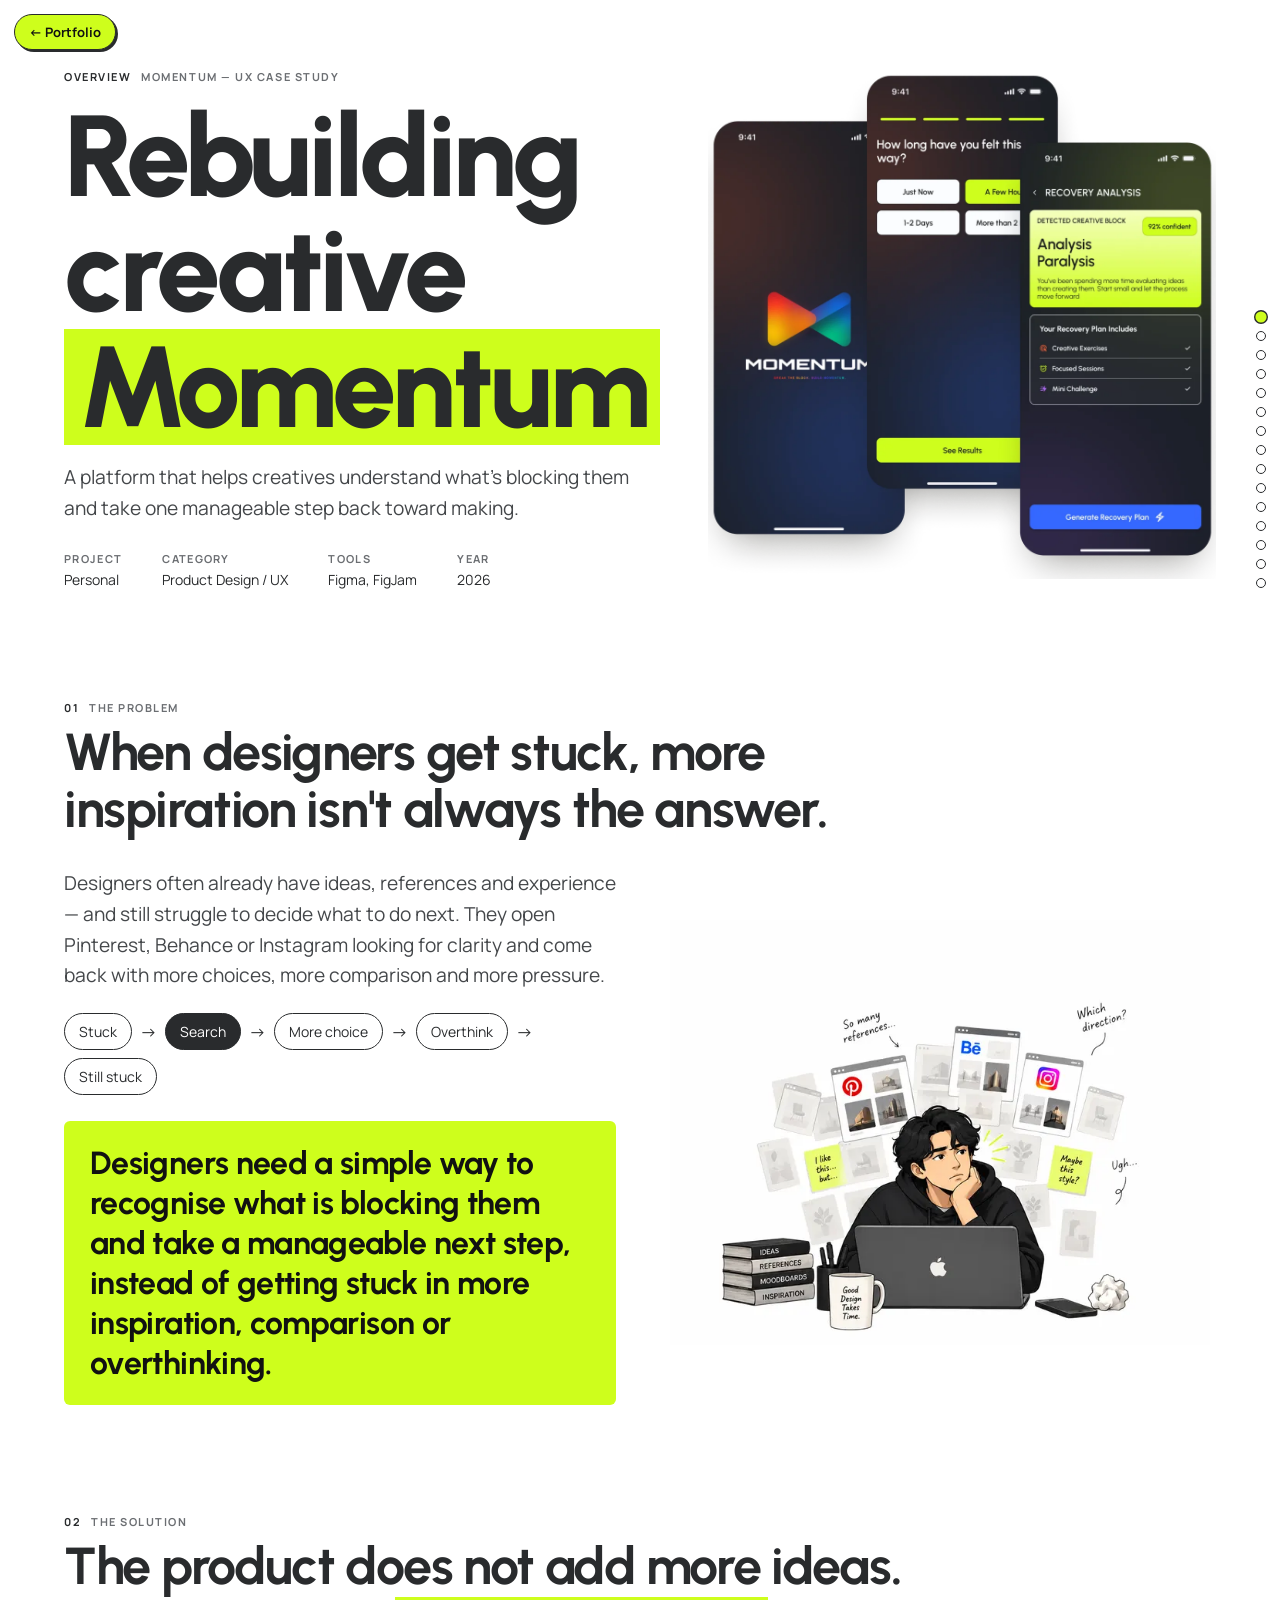
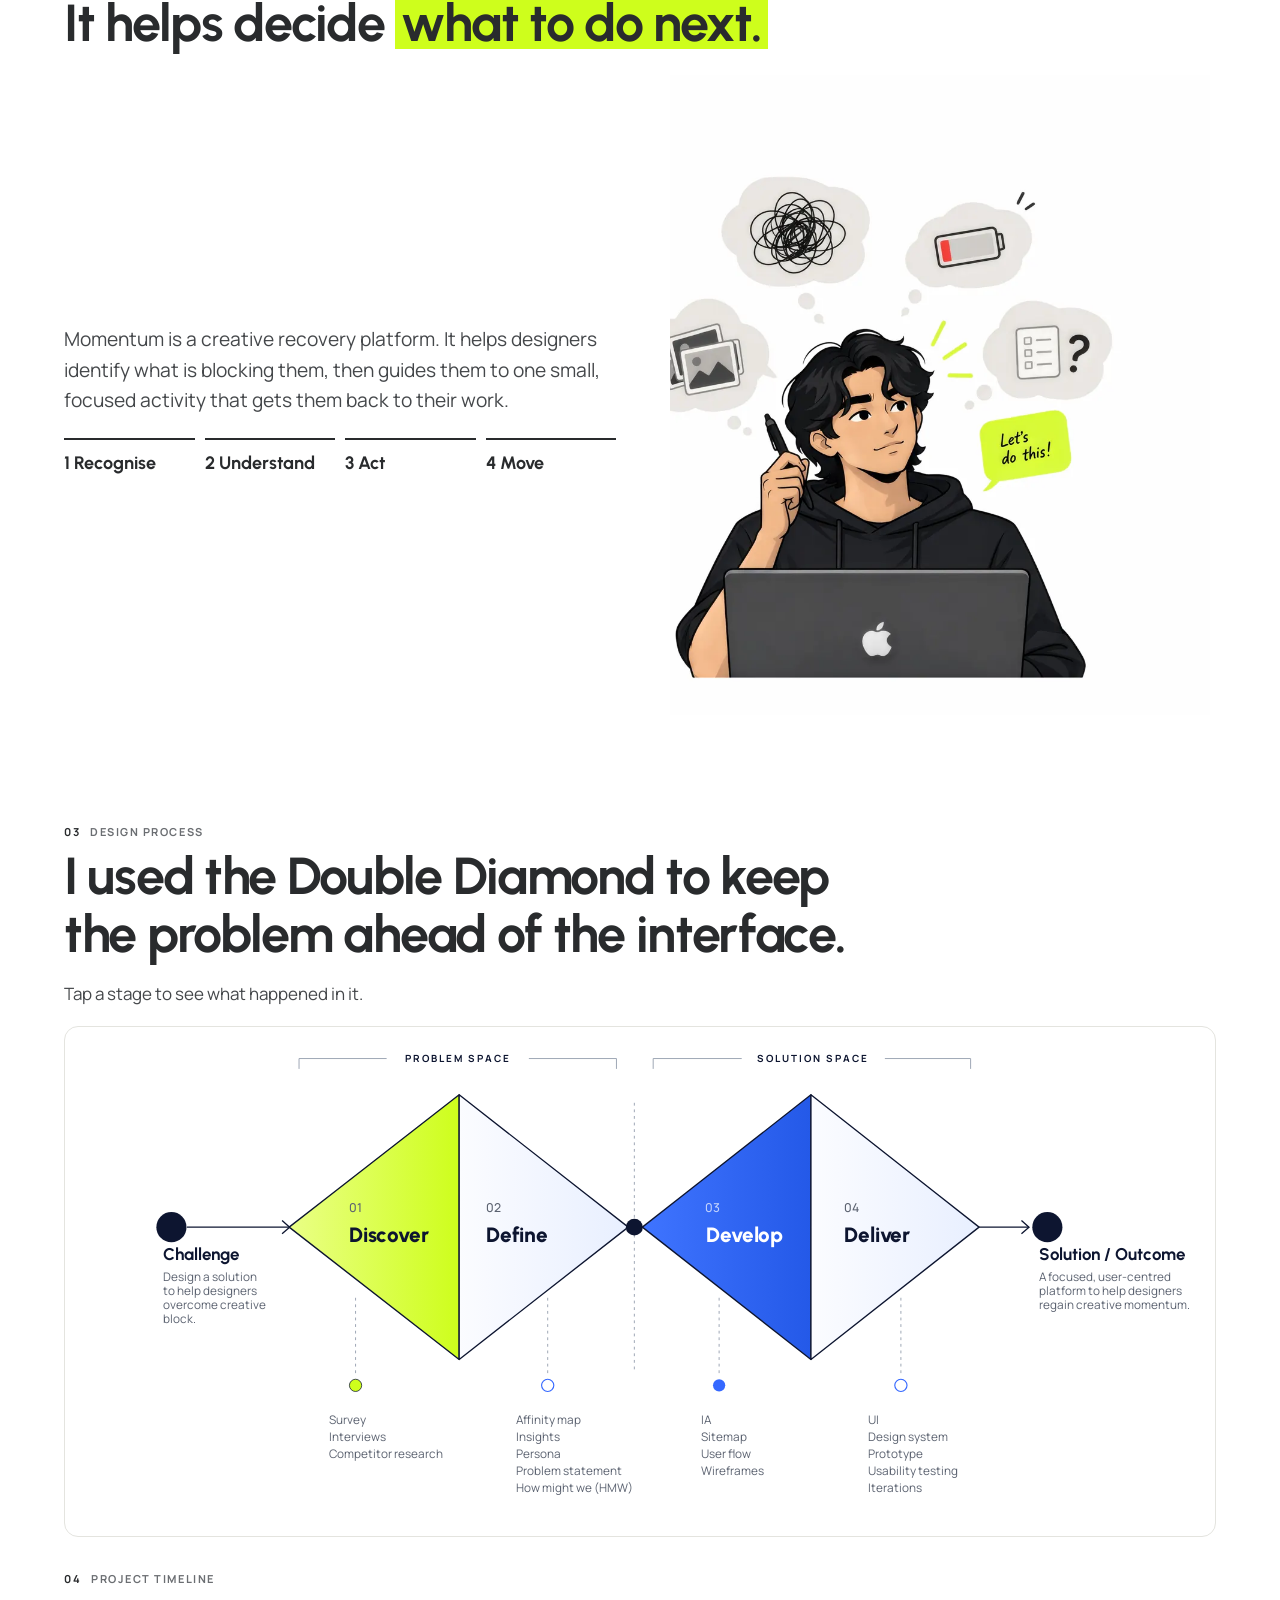
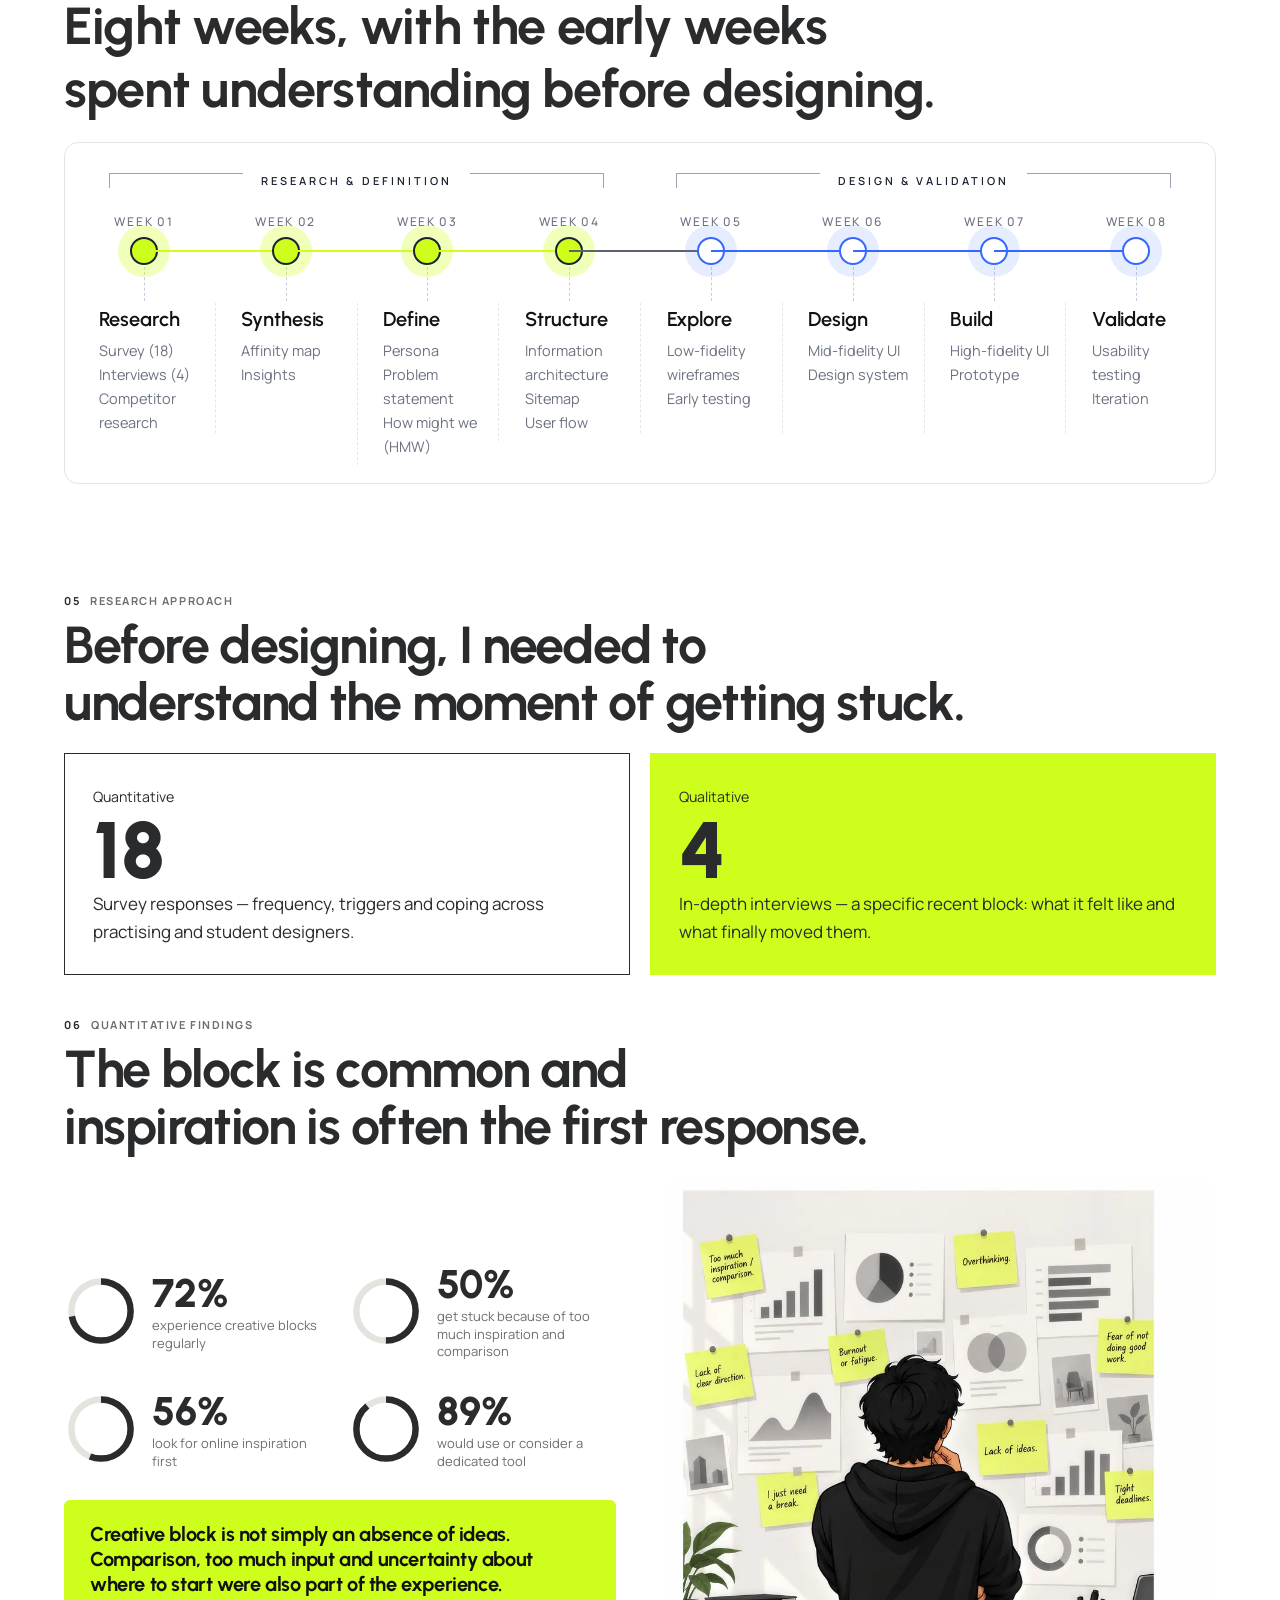
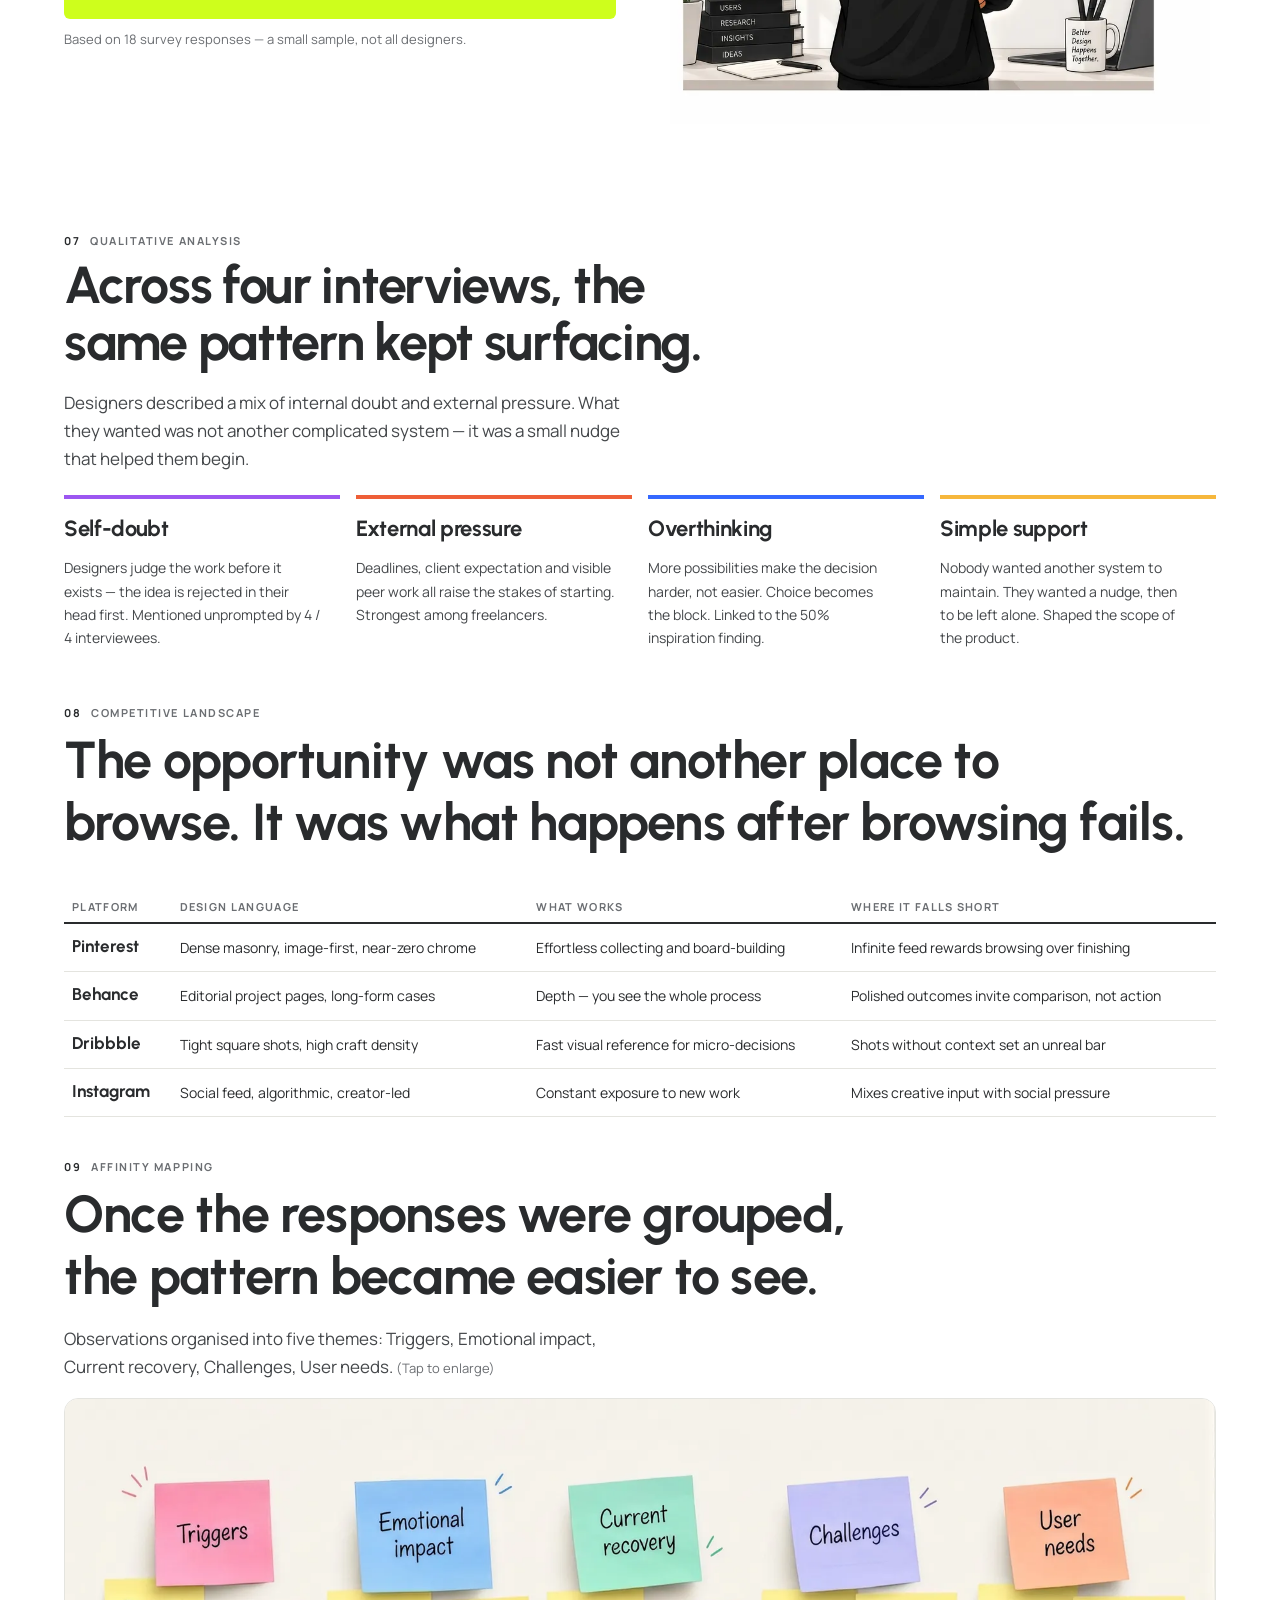
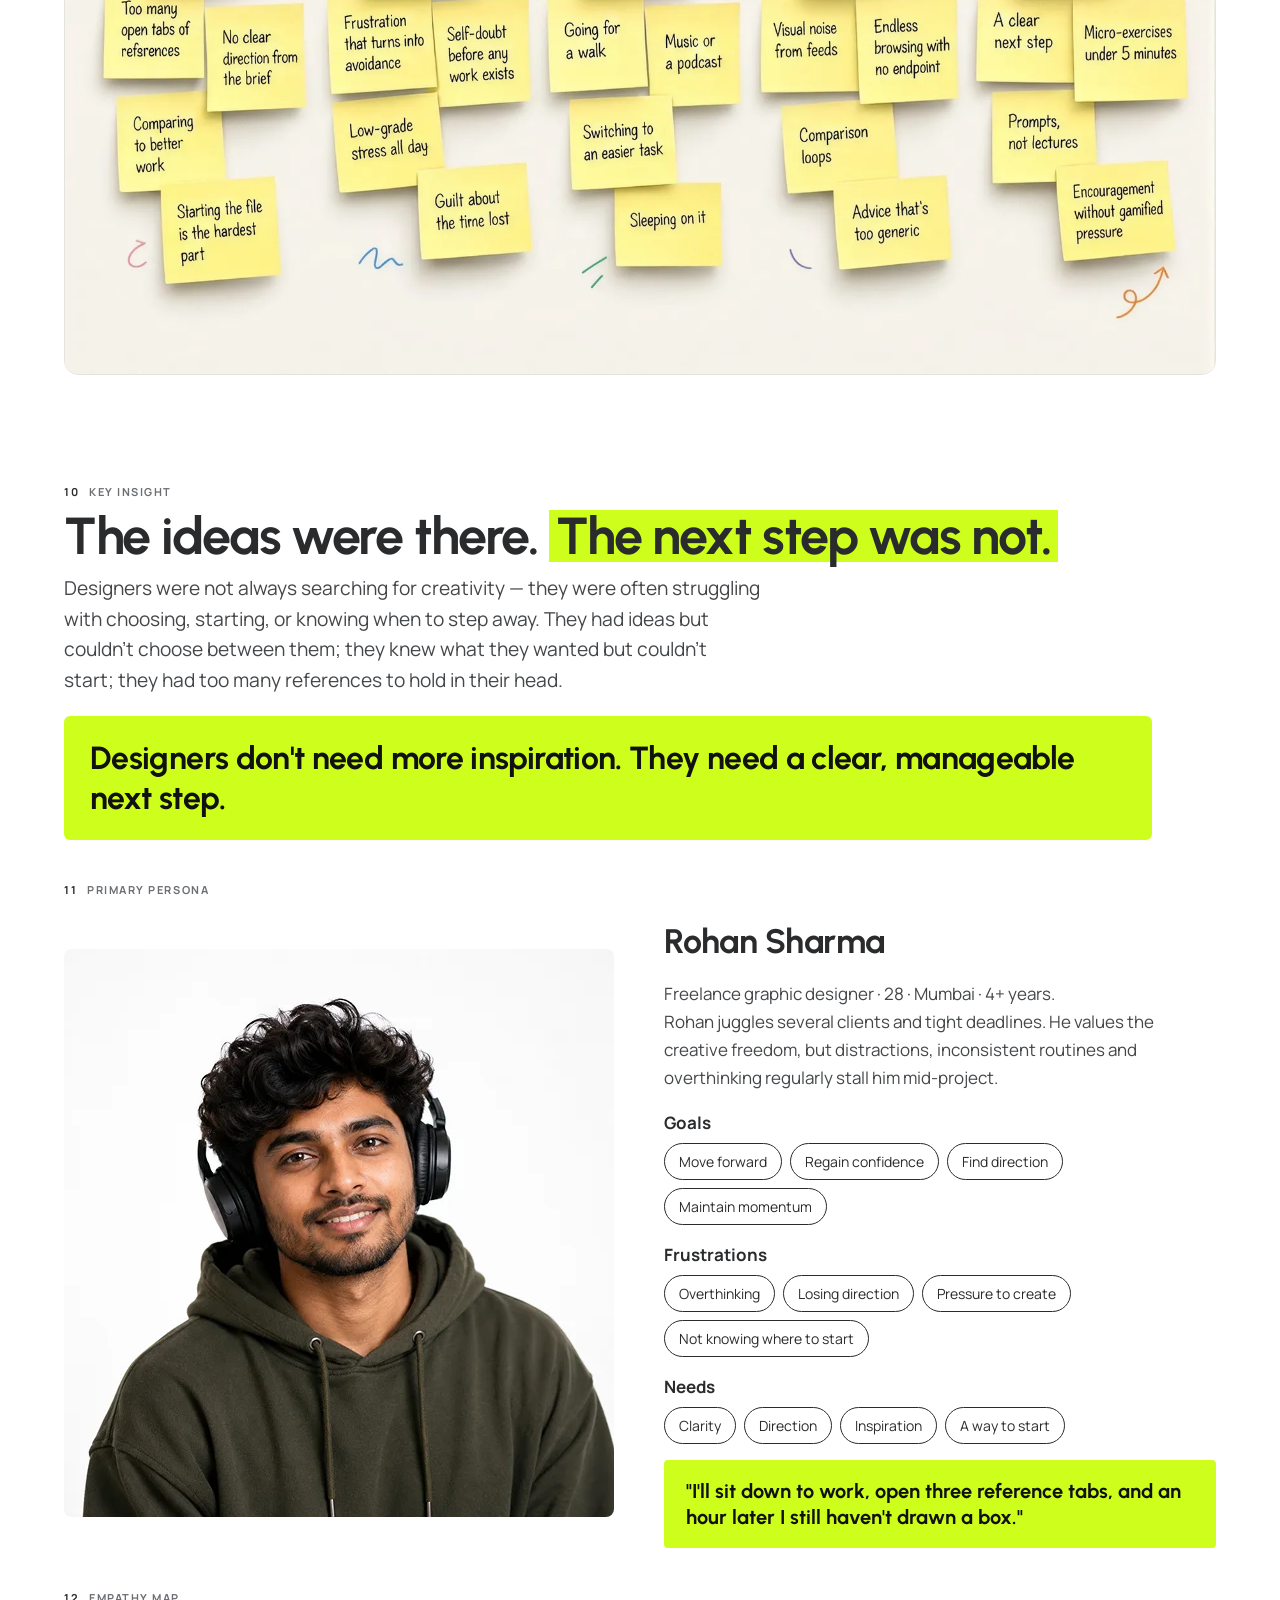
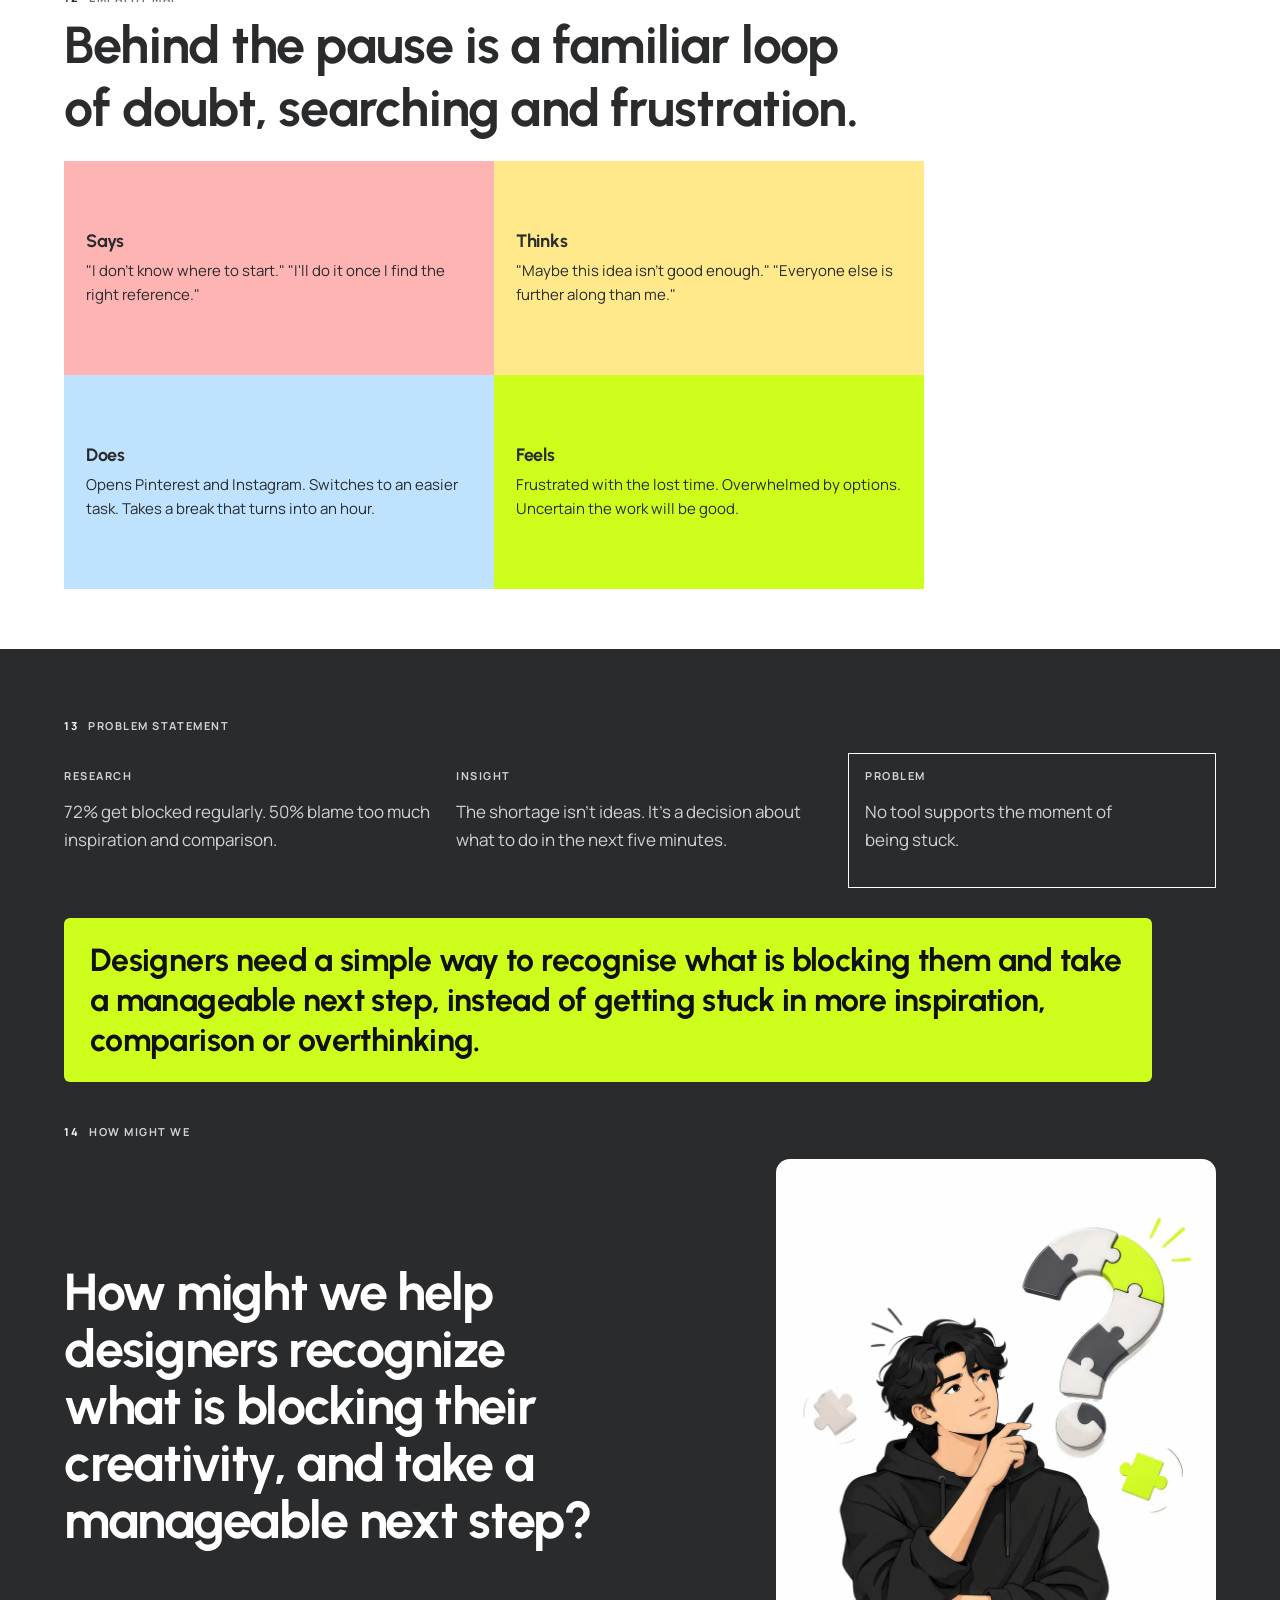
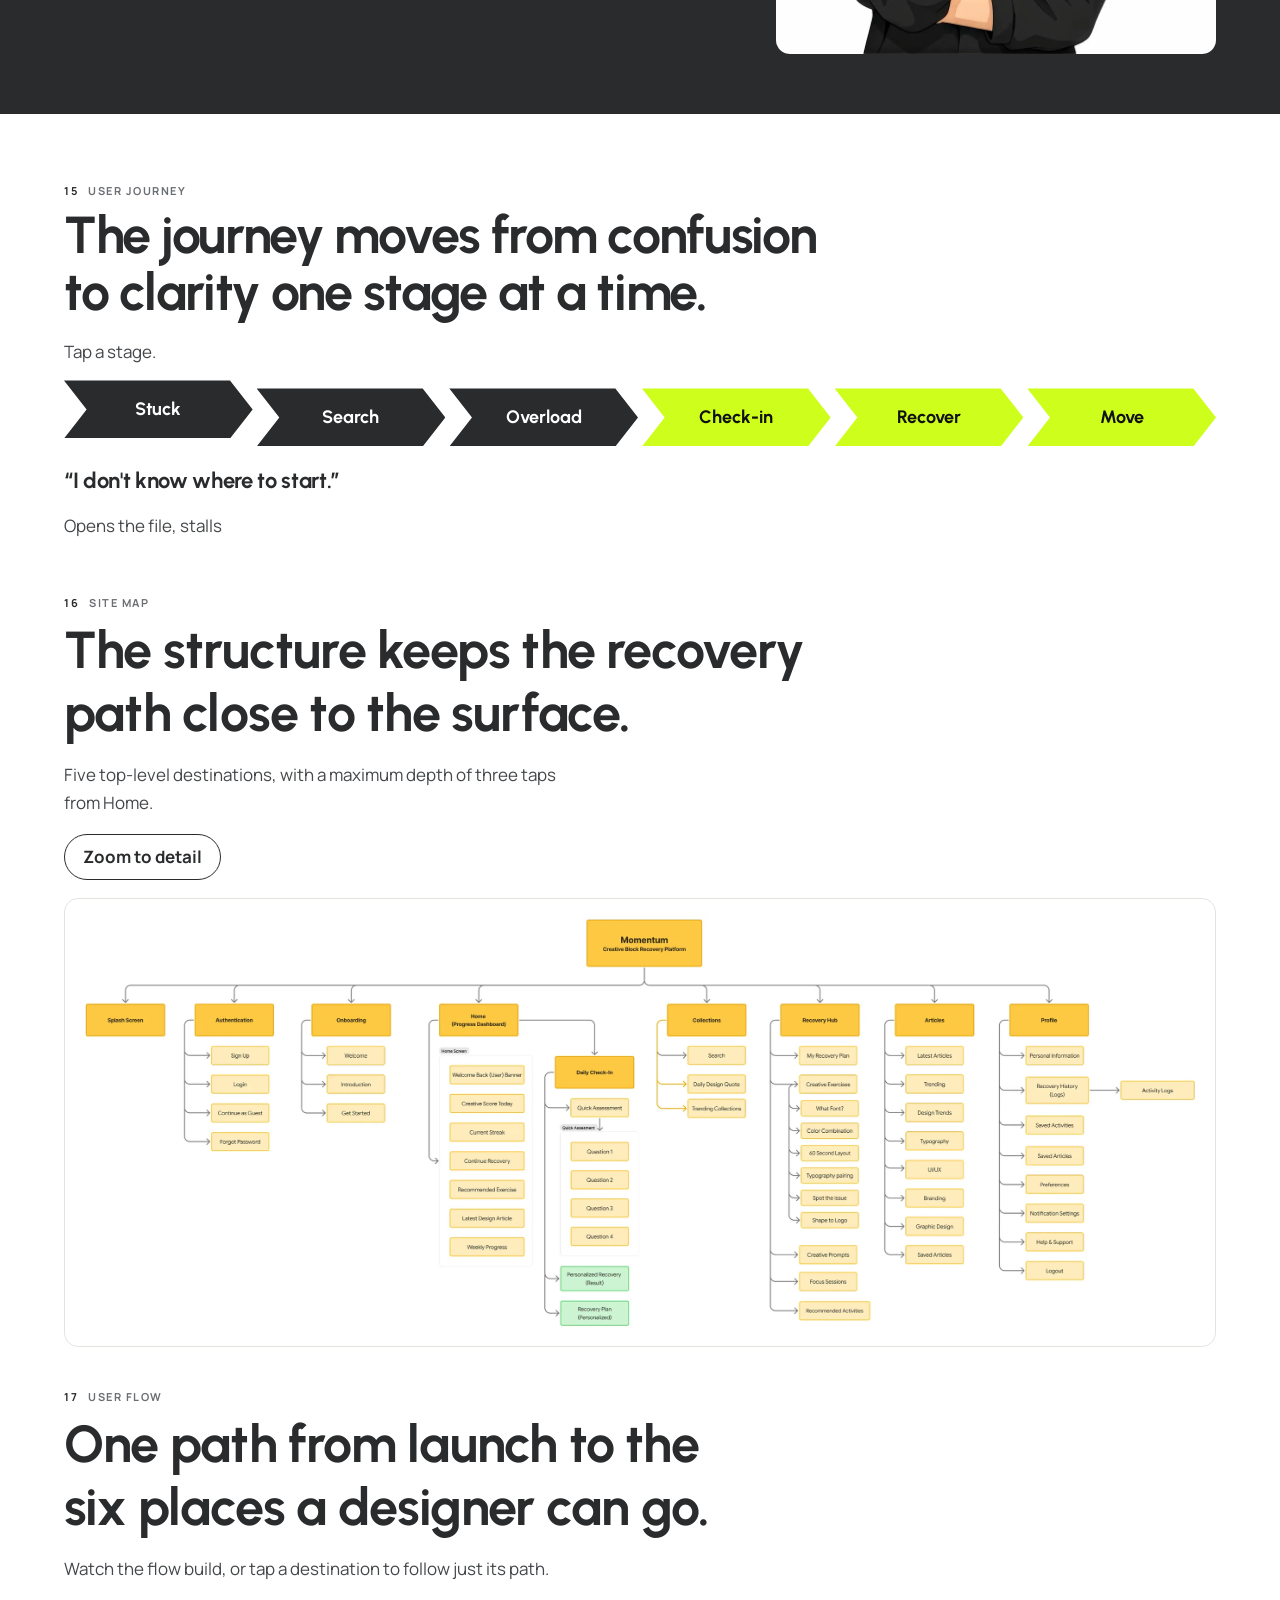
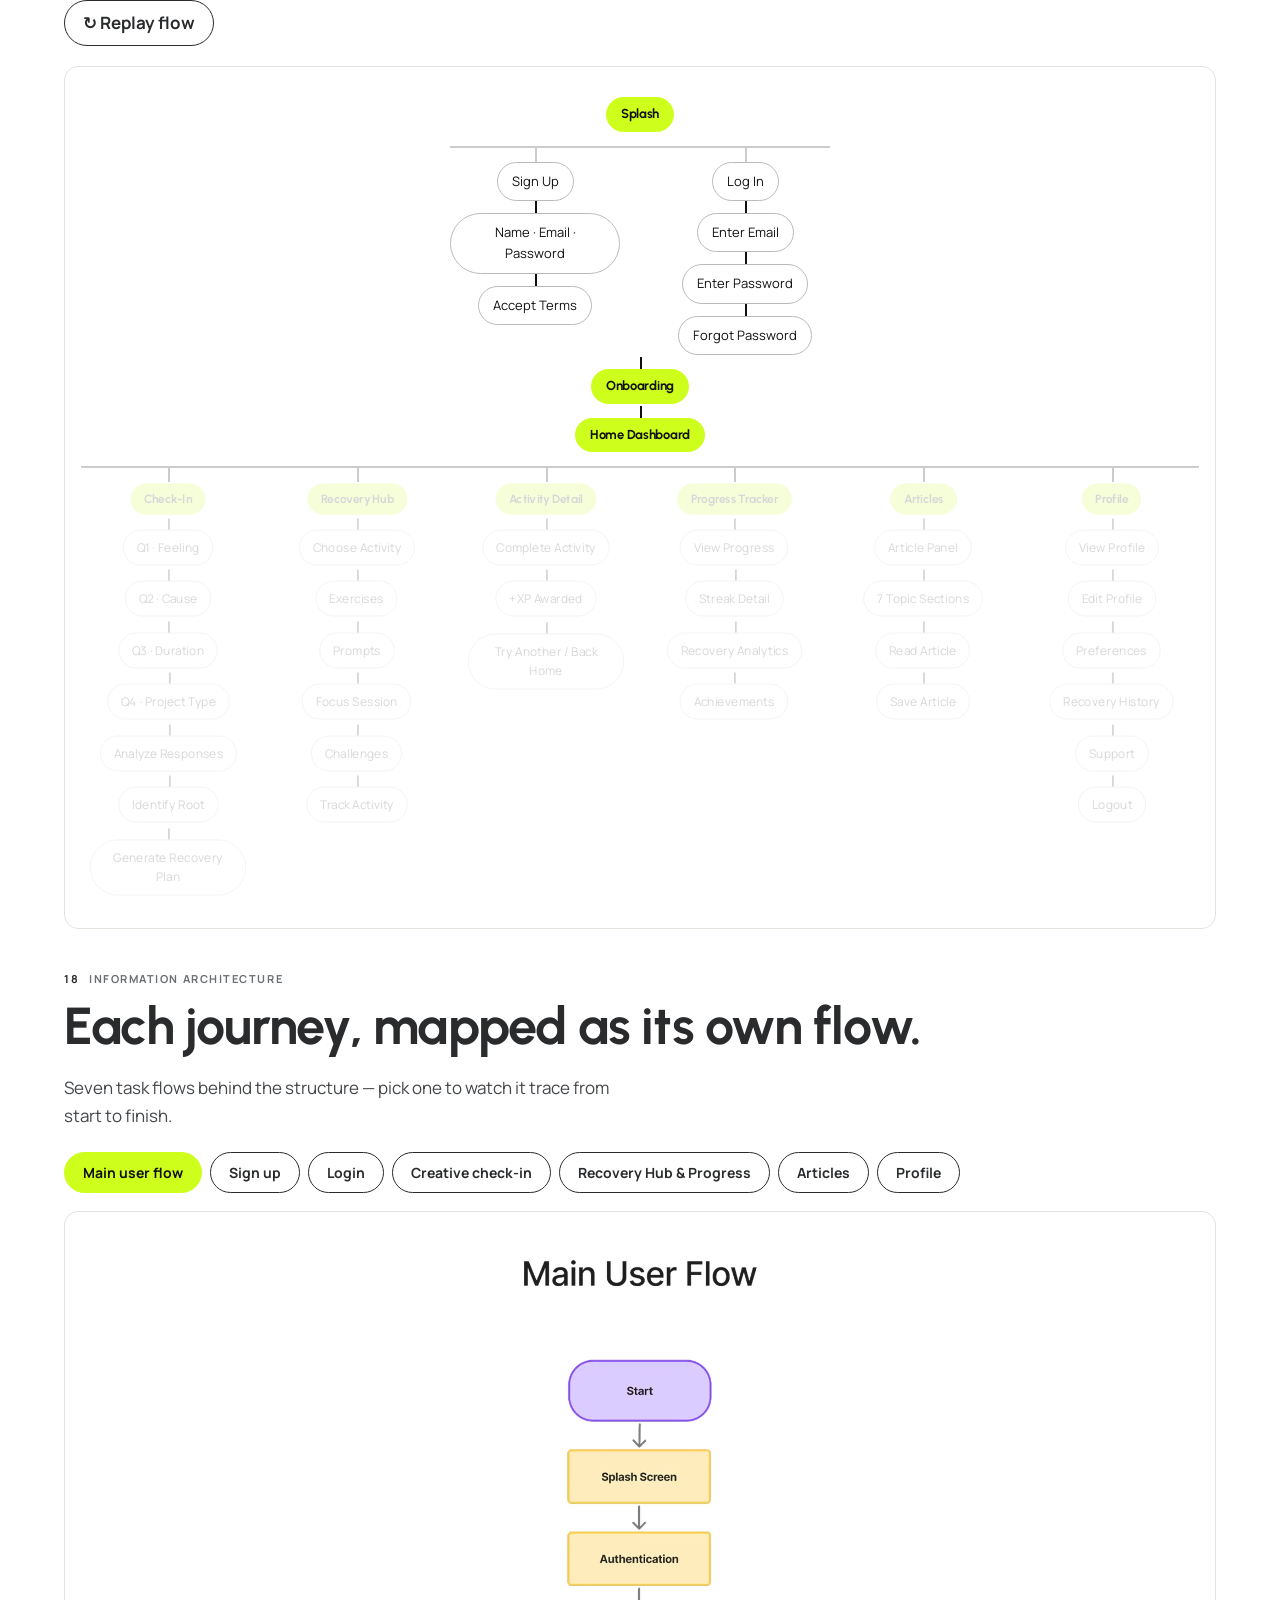
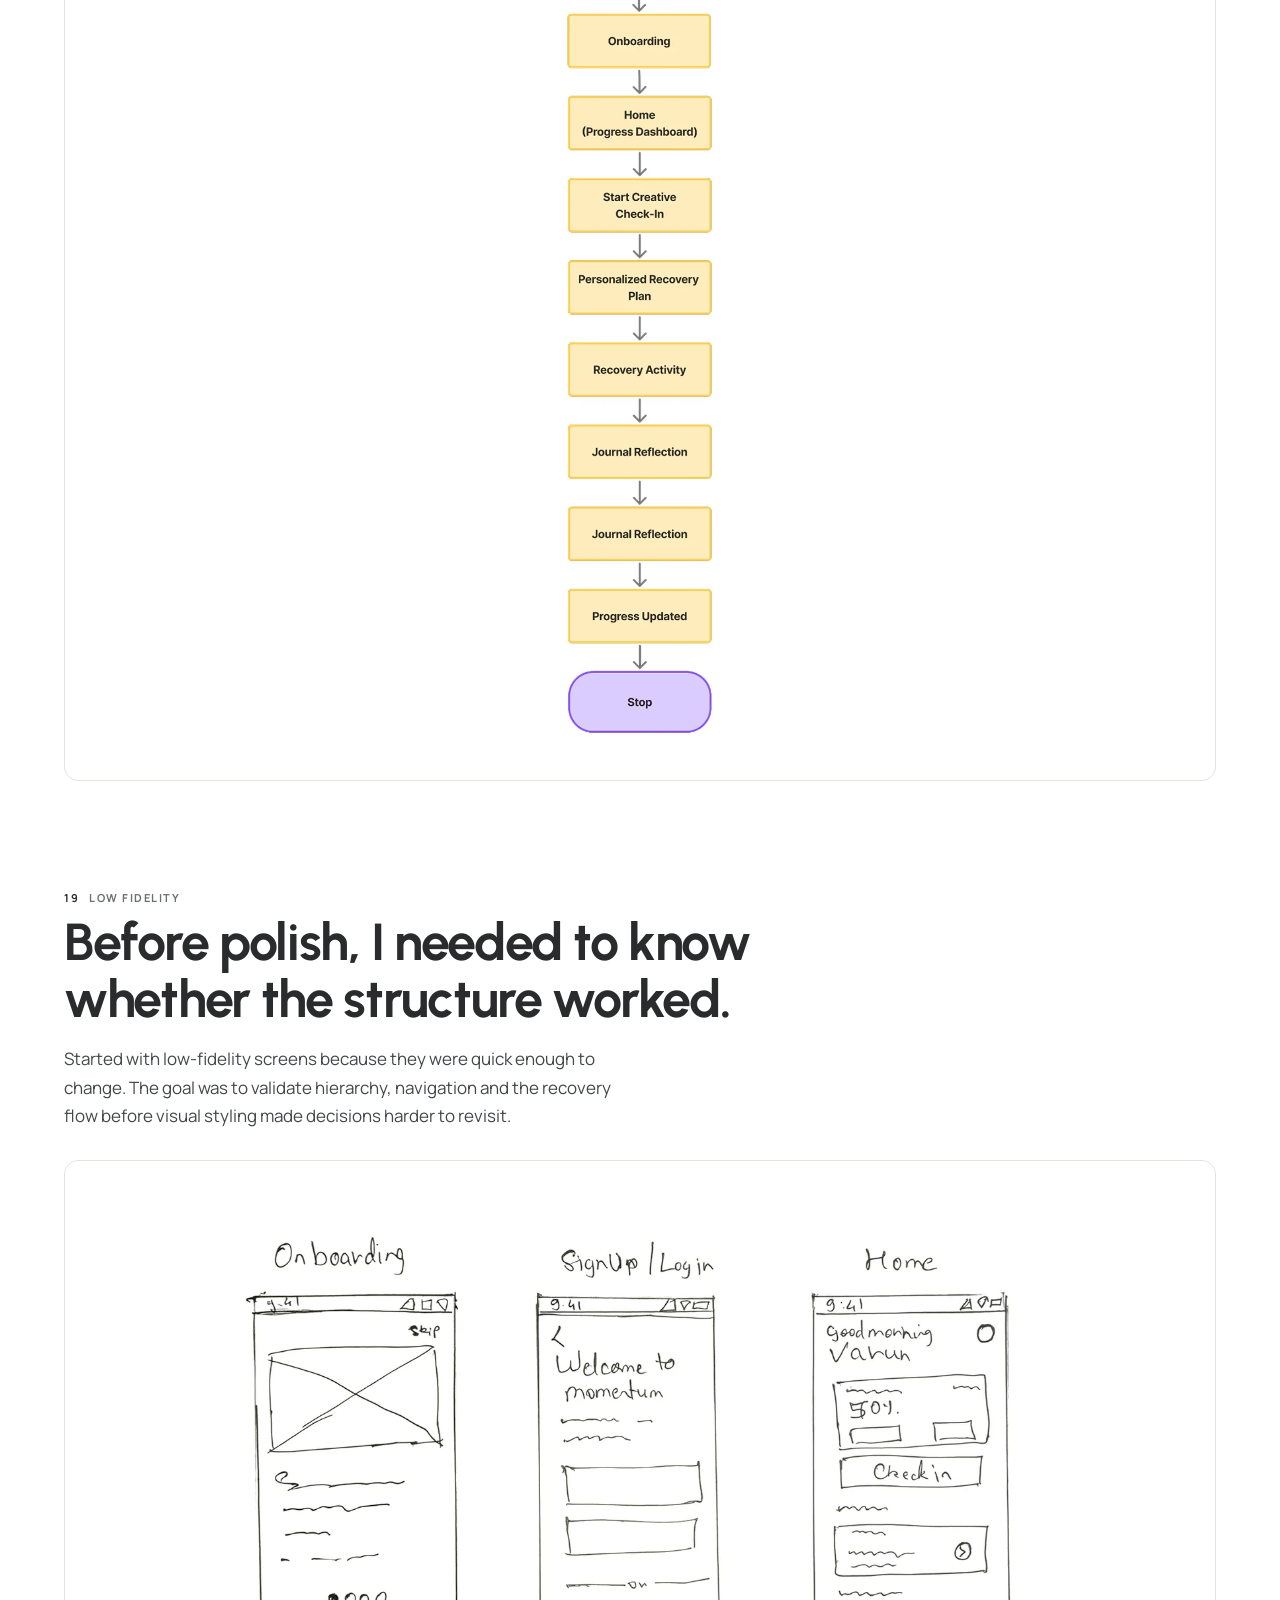
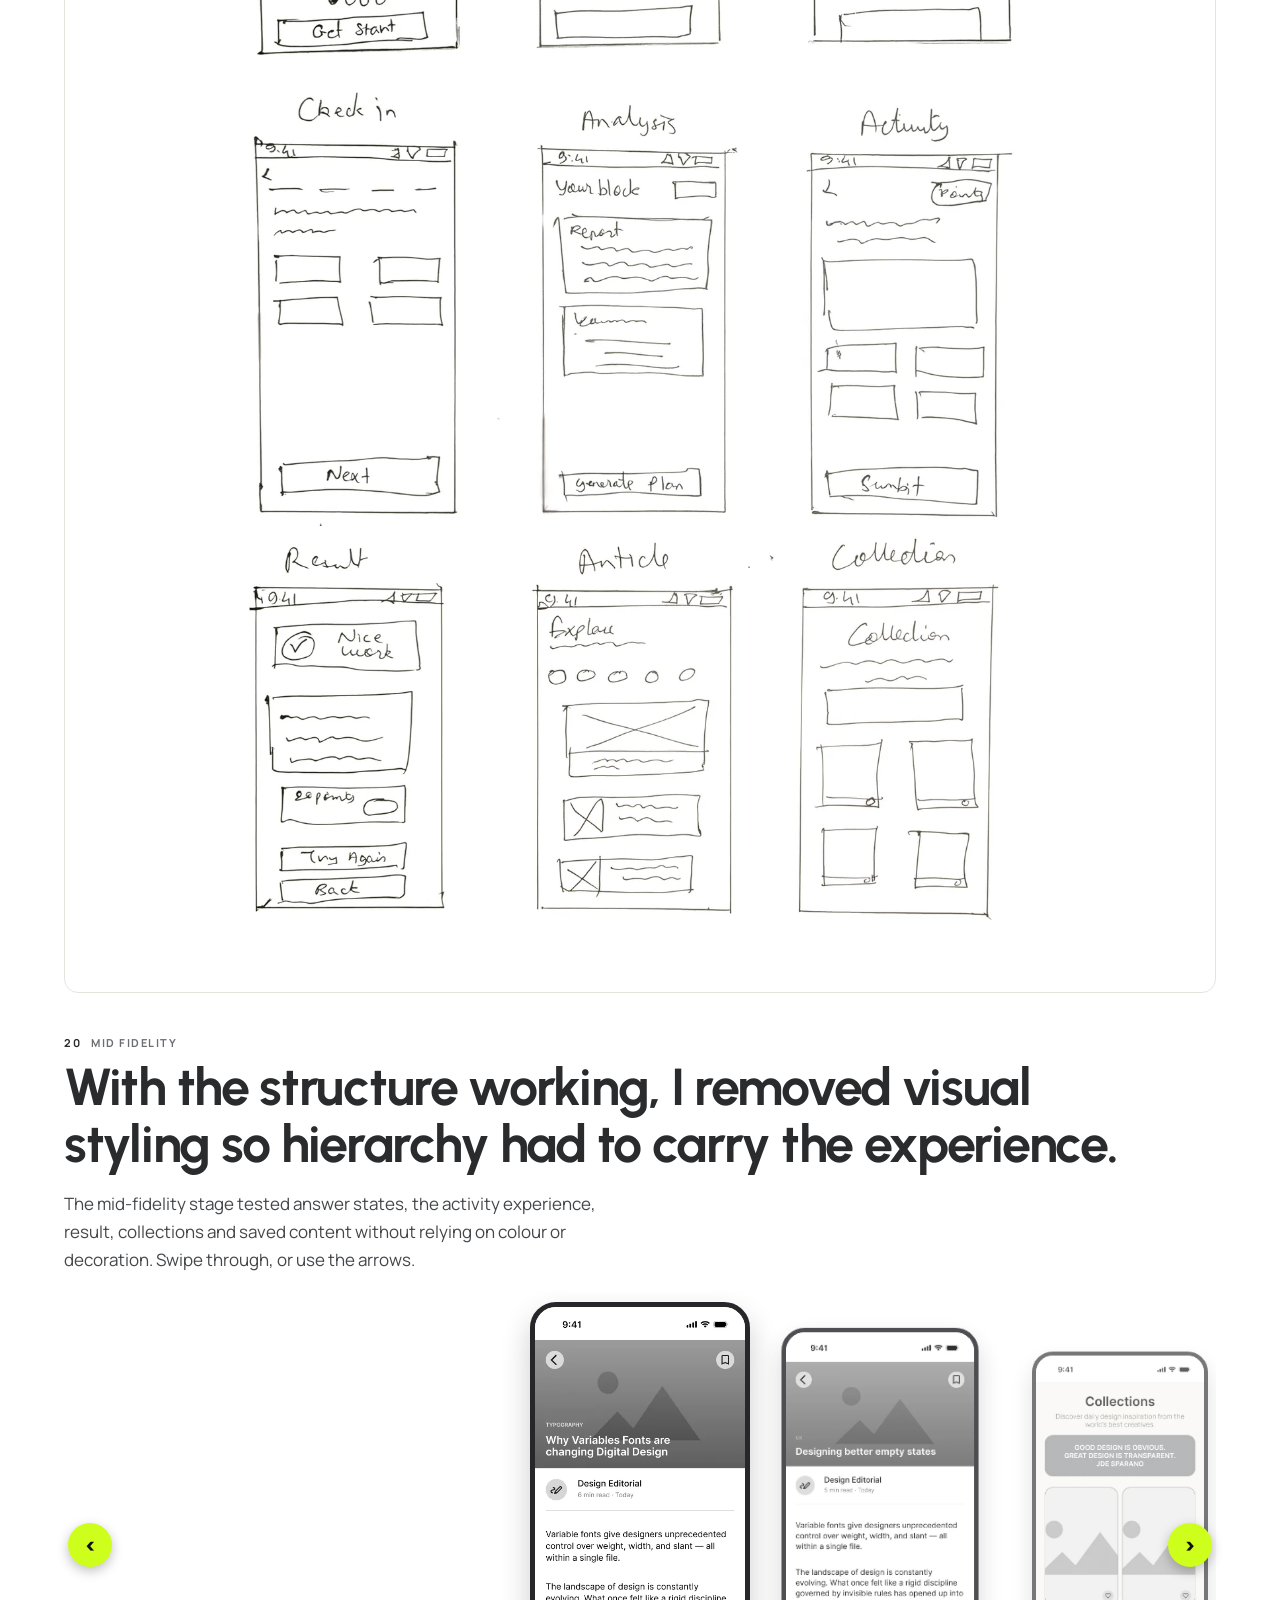
==== momentum.html @ e2c43706 "Add files via upload" ====
<!DOCTYPE html><html lang="en"><head><meta charset="utf-8"><meta name="viewport" content="width=device-width,initial-scale=1,viewport-fit=cover"><title>Momentum — UX Case Study · Varun Dusane</title>
<link href="https://fonts.googleapis.com/css2?family=Urbanist:wght@500;700;800&family=Manrope:wght@400;500;700&display=swap" rel="stylesheet">
<style>
:root{--bg:#fff;--soft:#f5f5f2;--ink:#292b2d;--mute:#6b6e72;--lime:#cefe1c;--blue:#3568ff;--sal:#ee5e37;--pur:#9c57f1;--lav:#d9b8f3;--line:#e4e4df;--sticky:#fff27a;box-sizing:border-box;padding-top:env(safe-area-inset-top,0px);padding-bottom:env(safe-area-inset-bottom,0px)}
:root:not([data-theme="light"]){color-scheme:light}
*{box-sizing:border-box}html{scroll-behavior:smooth;scroll-padding-top:env(safe-area-inset-top,0px)}
body{margin:0;background:var(--bg);color:var(--ink);font:400 17px/1.65 Manrope,system-ui,sans-serif;overflow-x:hidden}
h1,h2,h3{font-family:Urbanist,sans-serif;letter-spacing:-.03em;line-height:1.02;margin:.15em 0}
h1{font-size:clamp(46px,9vw,118px);font-weight:800}h2{font-size:clamp(32px,5vw,64px);font-weight:700;max-width:18ch}h3{font-size:22px}
.hl{background:linear-gradient(transparent 8%,var(--lime) 8%,var(--lime) 92%,transparent 92%);padding:0 .12em;-webkit-box-decoration-break:clone;box-decoration-break:clone}
.tag{font:700 11px/1 Manrope;letter-spacing:.14em;text-transform:uppercase;color:var(--mute);display:flex;gap:10px;align-items:center}.tag b{color:var(--ink)}
section{position:relative;padding:clamp(64px,10vw,130px) clamp(20px,6vw,90px);z-index:1}.w{max-width:1160px;margin:0 auto}
p{max-width:58ch;color:#44474a}.lead{font-size:19px}
.grid{display:grid;grid-template-columns:1fr 1fr;gap:clamp(24px,5vw,72px);align-items:center;margin-top:36px}
img{max-width:100%;height:auto;display:block}.fig{cursor:zoom-in;border:1px solid var(--line);border-radius:14px;background:var(--soft);overflow:hidden}.free{border:0;background:none;border-radius:0}
.cap{font-size:13px;color:var(--mute);margin-top:10px}
.lime{background:var(--lime);padding:22px 26px;border-radius:6px;font:700 clamp(20px,2.6vw,32px)/1.25 Urbanist;letter-spacing:-.02em;max-width:34em;color:#111}
.dk{background:var(--ink);color:#fff;border-radius:6px;padding:26px}.dk p{color:#cfd2d6}
#route{position:absolute;inset:0;width:100%;height:100%;z-index:0;pointer-events:none}#route path{fill:none;stroke:var(--ink);stroke-width:1.5;stroke-dasharray:2 7;vector-effect:non-scaling-stroke}#rl{stroke:var(--lime)!important;stroke-width:5!important;stroke-dasharray:none;stroke-linecap:round}
.rv{opacity:0;transform:translateY(24px);transition:.8s}.rv.in{opacity:1;transform:none}
.meta{display:grid;grid-template-columns:repeat(4,auto);gap:8px 40px;margin-top:44px;font-size:14px;justify-content:start}.meta span{display:block;font-size:11px;letter-spacing:.12em;text-transform:uppercase;color:var(--mute);font-weight:700}
.pills{display:flex;flex-wrap:wrap;gap:8px;align-items:center;margin-top:22px}.pills span,.chip{border:1px solid var(--ink);border-radius:99px;padding:6px 14px;font-size:14px;background:#fff}.pills .on{background:var(--ink);color:#fff}
.steps{display:flex;gap:10px;margin-top:26px;flex-wrap:wrap}.steps div{flex:1;min-width:110px;padding-top:12px;border-top:2px solid var(--ink);font:700 18px Urbanist}.steps small{display:block;font:500 12px Manrope;color:var(--mute)}
.diamond{display:grid;grid-template-columns:repeat(4,1fr);gap:0;margin-top:40px}.diamond button{all:unset;cursor:pointer;padding:26px 14px 60px;text-align:center;clip-path:polygon(50% 0,100% 50%,50% 100%,0 50%);background:var(--soft);font:700 20px Urbanist;transition:.3s;aspect-ratio:1}
.diamond button:nth-child(1),.diamond button[aria-pressed=true]{background:var(--lime)}.diamond button:nth-child(3){background:var(--blue);color:#fff}.diamond button:nth-child(2),.diamond button:nth-child(4){background:#e8edff}.diamond button[aria-pressed=true]{outline:0;transform:scale(1.06)}
.diamond button{display:flex;align-items:center;justify-content:center;padding:0}
#dd{min-height:4.5em;margin-top:16px;font-size:16px;max-width:70ch}
.tl{display:grid;grid-template-columns:repeat(8,1fr);gap:6px;margin-top:40px;position:relative}.tl:before{content:"";position:absolute;left:0;right:0;top:9px;height:2px;background:var(--line)}
.tl div{position:relative;padding-top:30px;font-size:13px}.tl div:before{content:"";position:absolute;top:2px;left:0;width:16px;height:16px;border-radius:50%;background:#fff;border:2px solid var(--lime);transition:.5s .1s}.tl div:nth-child(n+5):before{border-color:var(--blue)}.tl.in div:before{background:var(--lime)}.tl.in div:nth-child(n+5):before{background:var(--blue)}
.tl b{display:block;font:700 15px Urbanist}.tl small{color:var(--mute);font-size:11px;text-transform:uppercase;letter-spacing:.1em}
.stats{display:grid;grid-template-columns:repeat(2,1fr);gap:26px 18px}.stat{display:flex;gap:14px;align-items:center}.stat svg{width:74px;height:74px;flex:none;transform:rotate(-90deg)}.stat circle{fill:none;stroke-width:7}.stat .bg{stroke:var(--line)}.stat .fg{stroke:var(--ink);stroke-dasharray:201;stroke-dashoffset:201;transition:stroke-dashoffset 1.8s cubic-bezier(.165,.84,.44,1)}.stat b{font-variant-numeric:tabular-nums;min-width:2.3ch}.stat b{font:800 40px Urbanist}.stat small{display:block;font-size:13px;line-height:1.35;color:var(--mute)}
.big{display:grid;grid-template-columns:1fr 1fr;gap:20px;margin-top:34px}.big .box{padding:28px;border:1px solid var(--ink)}.big .box.l{background:var(--lime);border-color:var(--lime)}.big b{font:800 80px/1 Urbanist;display:block}
.themes{display:grid;grid-template-columns:repeat(4,1fr);gap:16px;margin-top:34px}.themes div{border-top:4px solid;padding-top:14px}.themes div:nth-child(1){border-color:var(--pur)}.themes div:nth-child(2){border-color:var(--sal)}.themes div:nth-child(3){border-color:var(--blue)}.themes div:nth-child(4){border-color:#f6b73c}.themes p{font-size:14px}
table{border-collapse:collapse;width:100%;margin-top:30px;font-size:14px}th{font:700 11px Manrope;letter-spacing:.12em;text-transform:uppercase;color:var(--mute);text-align:left;border-bottom:2px solid var(--ink);padding:8px}td{padding:12px 8px;border-bottom:1px solid var(--line);vertical-align:top}td:first-child{font:700 17px Urbanist}tbody tr:hover{background:var(--soft)}
.tags{display:flex;gap:8px;flex-wrap:wrap;margin:8px 0 22px}.quote{background:var(--lime);padding:18px 22px;font:700 20px/1.3 Urbanist;border-radius:4px;color:#111}
.emp{display:grid;grid-template-columns:1fr 1fr;margin-top:34px;max-width:860px}.emp button{all:unset;cursor:pointer;padding:22px;min-height:170px;transition:.3s}.emp button:nth-child(1){background:#ffb4b4}.emp button:nth-child(2){background:#ffe98a}.emp button:nth-child(3){background:#bfe3ff}.emp button:nth-child(4){background:#cefe1c}.emp button:hover,.emp button:focus-visible{filter:saturate(1.3);transform:scale(1.02)}.emp h3{font-size:18px}.emp span{display:block;font-size:15px;margin-top:6px}
.jr{display:grid;grid-template-columns:repeat(6,1fr);margin-top:40px;gap:4px}.jr button{all:unset;cursor:pointer;text-align:center;padding:18px 6px;background:var(--ink);color:#fff;font:700 18px Urbanist;clip-path:polygon(0 0,88% 0,100% 50%,88% 100%,0 100%,12% 50%);transition:.3s}.jr button:nth-child(n+4){background:var(--lime);color:#111}.jr button[aria-pressed=true]{transform:translateY(-8px)}
#jd{margin-top:22px;max-width:70ch;min-height:5em}
.ds-c{display:grid;grid-template-columns:repeat(5,1fr);gap:10px;margin-top:26px}.ds-c button{all:unset;cursor:pointer;padding:60px 12px 12px;border-radius:6px;font:700 14px Urbanist;position:relative}.ds-c button:after{content:attr(data-h);position:absolute;top:10px;left:12px;font:500 11px Manrope;opacity:.8}
.ba{display:flex;gap:10px;margin-top:24px}.ba button{all:unset;cursor:pointer;border:1px solid var(--ink);padding:8px 18px;border-radius:99px;font-weight:700}.ba button[aria-pressed=true]{background:var(--ink);color:#fff}
.obs{display:grid;gap:10px;margin-top:20px}.obs div{border-left:4px solid var(--blue);padding:6px 14px;font-size:15px;background:var(--soft)}
nav{position:fixed;z-index:20;right:14px;top:50%;transform:translateY(-50%);display:flex;flex-direction:column;gap:9px}nav a{width:10px;height:10px;border-radius:50%;border:1.5px solid var(--ink);display:block;background:#fff}nav a.on{background:var(--lime);transform:scale(1.4)}nav a:focus-visible,button:focus-visible{outline:2px solid var(--blue);outline-offset:3px}
#pg{position:fixed;top:0;left:0;height:4px;width:0;background:var(--lime);z-index:30}
#lb{position:fixed;inset:0;background:rgba(10,10,12,.92);z-index:50;display:none;overflow:auto;padding:4vw;cursor:zoom-out}#lb img{margin:auto;max-width:none;width:min(100%,1500px)}
.blk{background:var(--ink);color:#fff}.blk p,.blk .tag{color:#cfd2d6}.blk .tag b{color:#fff}
@media(max-width:860px){.grid,.big{grid-template-columns:1fr}.themes,.ds-c{grid-template-columns:1fr 1fr}.tl{grid-template-columns:repeat(4,1fr);row-gap:22px}.jr{grid-template-columns:repeat(2,1fr)}.jr button{clip-path:none}.meta{grid-template-columns:repeat(2,auto)}.diamond{grid-template-columns:repeat(2,1fr)}nav{display:none}.stats{grid-template-columns:1fr}table{font-size:12px}}
@media(prefers-reduced-motion:reduce){html{scroll-behavior:auto}.rv{opacity:1;transform:none;transition:none}.stat .fg{transition:none}}
.float{animation:fl 6s ease-in-out infinite}@keyframes fl{50%{transform:translateY(-12px)}}
.pnl{border-radius:14px;padding:clamp(14px,3vw,34px);margin-top:26px}.pnl.dark{background:#0b0b0d}.pnl.light{background:#fff;border:1px solid var(--line)}
.pnl img{margin:auto}
.wipe{clip-path:inset(0 100% 0 0);transition:clip-path 1.6s cubic-bezier(.65,0,.35,1)}.wipe.in{clip-path:inset(0)}
.chips{display:flex;flex-wrap:wrap;gap:8px;margin-top:22px}.chips button{all:unset;cursor:pointer;border:1px solid var(--ink);border-radius:99px;padding:8px 18px;font-weight:700;font-size:14px;transition:.25s;background:#fff}.chips button[aria-pressed=true]{background:var(--lime);border-color:var(--lime);color:#111}
#dd{margin-top:14px}
.smap{overflow-x:auto;padding:14px}.smap img{width:100%;transition:width .6s;border:0;background:none}.smap.zoom img{width:2200px;max-width:none}
.iabox{text-align:center;min-height:220px}.iabox .iaimg{display:none;margin:auto;border:0;background:none;border-radius:0;max-height:1100px;width:auto;max-width:100%;cursor:zoom-in}.iabox .iaimg.on{display:block;animation:wipeD 1.6s cubic-bezier(.65,0,.35,1)}@keyframes wipeD{from{clip-path:inset(0 0 100% 0)}to{clip-path:inset(0)}}
.uf{display:flex;flex-direction:column;align-items:center;gap:14px;margin-top:20px;background:#fff;border:1px solid var(--line);border-radius:14px;padding:30px 16px;overflow-x:auto}
.ufn{position:relative;padding:8px 14px;border:1px solid #bbb;border-radius:99px;background:#fff;font-size:13px;text-align:center;max-width:170px;opacity:.16;transform:scale(.92);transition:.45s;color:#111}
.ufn.lime{background:var(--lime);border-color:var(--lime);font-weight:700}.ufn.on{opacity:1;transform:none}.ufn.hot{animation:pls .9s}@keyframes pls{40%{box-shadow:0 0 0 9px rgba(206,254,28,.55)}}
.ufn:not(:first-child):before{content:"";position:absolute;left:50%;top:-13px;width:2px;height:12px;background:#111}
.ufcol{display:flex;flex-direction:column;align-items:center;gap:12px;position:relative;transition:.4s}.ufcol .ufn:first-child{cursor:pointer}
.ufsplit{display:grid;grid-template-columns:repeat(2,minmax(150px,1fr));gap:40px;border-top:2px solid #ccc;padding-top:14px;position:relative}
.ufsix{display:grid;grid-template-columns:repeat(6,minmax(130px,1fr));gap:14px;border-top:2px solid #ccc;padding-top:14px;width:100%;min-width:860px;position:relative}
.ufsplit>.ufcol:before,.ufsix>.ufcol:before{content:"";position:absolute;top:-14px;left:50%;width:2px;height:14px;background:#ccc}
.uf.focus .ufcol:not(.sel){opacity:.22}
.car{margin-top:26px}.ctabs{display:flex;flex-wrap:wrap;gap:8px;margin-bottom:14px}.ctabs button{all:unset;cursor:pointer;border:1px solid var(--ink);border-radius:99px;padding:8px 18px;font-weight:700;font-size:14px;background:#fff}.ctabs button[aria-selected=true]{background:var(--lime);border-color:var(--lime);color:#111}
.cwrap{position:relative}.ctrack{display:flex;gap:20px;overflow-x:auto;scroll-snap-type:x mandatory;padding:24px calc(50% - 110px);scrollbar-width:none;cursor:grab}.ctrack::-webkit-scrollbar{display:none}
.scr{flex:0 0 220px;margin:0;scroll-snap-align:center;text-align:center;will-change:transform}.scr img{width:100%;border-radius:26px;border:5px solid #26262b;background:#0b0b0d;box-shadow:0 14px 30px rgba(0,0,0,.2);-webkit-user-drag:none}.scr figcaption{font-size:12px;margin-top:10px;color:var(--mute)}
.cb{all:unset;cursor:pointer;position:absolute;top:45%;z-index:3;width:44px;height:44px;border-radius:50%;background:var(--lime);color:#111;font:800 26px/44px Urbanist;text-align:center;box-shadow:0 4px 12px rgba(0,0,0,.25)}.cb.prev{left:4px}.cb.next{right:4px}
.cbar{height:4px;background:var(--line);border-radius:4px;overflow:hidden;max-width:360px;margin:6px auto 0}.cbar i{display:block;height:100%;background:var(--ink);width:10%;transition:width .2s}
.ccap{text-align:center;margin:12px auto 0;font:700 15px Urbanist;max-width:none}
.bands{display:flex;gap:8px;margin-top:26px;height:380px}.band{all:unset;cursor:pointer;flex:1;background:var(--c);color:var(--t);border-radius:12px;position:relative;overflow:hidden;transition:flex .6s cubic-bezier(.65,0,.35,1);padding:18px;box-sizing:border-box;border:1px solid #ffffff33}.band.on{flex:5}
.bn{position:absolute;left:18px;bottom:18px;font:700 20px Urbanist;white-space:nowrap}.band:not(.on) .bn{writing-mode:vertical-rl;transform:rotate(180deg)}
.bd{opacity:0;transition:.3s;display:flex;flex-direction:column;gap:8px;max-width:440px}.band.on .bd{opacity:1;transition:.5s .35s}.bd b{font:800 28px Urbanist}.bd em{font:700 14px Manrope;font-style:normal;letter-spacing:.1em}.bd small{font-size:14px;line-height:1.5}
.demo{align-self:flex-start;font-style:normal;padding:8px 18px;border-radius:99px;background:var(--t);color:var(--c);font:700 14px Urbanist;margin-top:6px}
.supp{display:flex;flex-wrap:wrap;gap:8px 22px;margin-top:16px}.supp span{display:flex;align-items:center;gap:8px;font-size:13px}.supp i{width:22px;height:22px;border-radius:50%;background:var(--c);border:1px solid #888}.supp em{font-style:normal;opacity:.7}
.type{align-items:start}.tpanel{background:#fff;color:#111;border-radius:14px;padding:26px}.ttabs{display:flex;gap:8px}.ttabs button{all:unset;cursor:pointer;border:1px solid #111;border-radius:99px;padding:6px 16px;font-weight:700;font-size:14px}.ttabs button[aria-pressed=true]{background:var(--lime)}
.spec{font-size:clamp(90px,14vw,170px);line-height:1;font-weight:800;margin:16px 0}.tpanel p{color:#333}.tpanel input{width:100%;border:1px solid #ccc;border-radius:8px;padding:10px;font:inherit;margin-top:12px;color:#111}
.scale>div{display:flex;align-items:baseline;gap:16px;border-bottom:1px solid #ffffff2a;padding:10px 0;line-height:1.1}.scale small{font:500 12px Manrope;opacity:.6;width:28px;flex:none}.scale span{white-space:nowrap;overflow:hidden;text-overflow:ellipsis;font-weight:700}
.anx{position:relative;display:grid;grid-template-columns:1fr 290px 1fr;gap:60px;margin-top:40px}.acol{display:flex;flex-direction:column;justify-content:space-between;gap:30px;padding:30px 0}.acol.l{text-align:right}
.anote{transition:.3s;padding:4px}.anote b,.adot{width:26px;height:26px;border-radius:50%;background:var(--lime);color:#111;font:800 13px Urbanist;display:inline-grid;place-items:center}.acol.l .anote b{float:right;margin-left:10px}.acol.r .anote b{float:left;margin-right:10px}.anote h3{font-size:19px}.anote p{font-size:14px;margin:4px 0 0;max-width:30ch}.acol.l .anote p{margin-left:auto}
.aph{position:relative}.aph img{width:290px;border-radius:30px;border:6px solid #26262b;display:block}
.adot{position:absolute;transform:translate(-50%,-50%);font-style:normal;cursor:pointer;animation:pu 2s infinite}@keyframes pu{0%{box-shadow:0 0 0 0 rgba(206,254,28,.7)}100%{box-shadow:0 0 0 12px rgba(206,254,28,0)}}
.alines{position:absolute;inset:0;width:100%;height:100%;pointer-events:none;overflow:visible}.alines path{fill:none;stroke:var(--ink);stroke-width:1.5;stroke-dasharray:1200;stroke-dashoffset:1200;transition:stroke-dashoffset 1.4s ease .3s}.anx.in .alines path{stroke-dashoffset:0}
.anx.act .anote:not(.h){opacity:.3}
.cmpw{max-width:300px;margin:auto;width:100%}.cmp{position:relative;aspect-ratio:.52;width:100%;border-radius:12px;overflow:hidden;background:#fff;border:1px solid var(--line);user-select:none}.cmp img{position:absolute;inset:0;width:100%;height:100%;object-fit:contain}.cmp .aft{clip-path:inset(0 0 0 var(--p))}
.cmp .hd{position:absolute;top:0;bottom:0;left:var(--p);width:3px;background:var(--lime);transform:translateX(-50%);pointer-events:none}.cmp .hd:after{content:"↔";position:absolute;top:50%;left:50%;transform:translate(-50%,-50%);width:38px;height:38px;border-radius:50%;background:var(--lime);display:grid;place-items:center;font-weight:800;color:#111;box-shadow:0 2px 8px #0004}
.cmp input{position:absolute;inset:0;width:100%;height:100%;opacity:0;cursor:ew-resize;margin:0}.cmp .cl,.cmp .cr{position:absolute;top:8px;font:700 11px Manrope;background:#000b;color:#fff;padding:3px 9px;border-radius:99px;pointer-events:none}.cl{left:8px}.cr{right:8px}
@media(max-width:860px){.bands{flex-direction:column;height:auto}.band{flex:none;min-height:60px}.band.on{min-height:260px}.bn{position:static;writing-mode:horizontal-tb!important;transform:none!important;display:block}.band:not(.on) .bd{display:none}.anx{grid-template-columns:1fr;gap:16px}.aph{margin:auto}.alines{display:none}.acol.l{text-align:left}.acol.l .anote b{float:left;margin:0 10px 0 0}.acol.l .anote p{margin-left:0}.scr{flex-basis:190px}.ctrack{padding:24px calc(50% - 95px)}}
@media(prefers-reduced-motion:reduce){.float,.adot{animation:none}.wipe{clip-path:none;transition:none}.iaimg.on{animation:none}.alines path{transition:none}}
.ddp{overflow-x:auto}.ddp img{min-width:720px;width:100%}
.blk .obs div{background:#fff;color:#111;border-left-color:var(--lime)}.blk .cap{color:#cfd2d6}
#tin{display:block;width:100%;max-width:420px;border:1px solid #888;border-radius:8px;padding:10px 14px;font:inherit;margin-top:22px;background:#fff;color:#111}
.tside{display:grid;grid-template-columns:1fr 1fr;gap:20px;margin-top:20px}.tcard{background:#fff;color:#111;border-radius:14px;padding:26px;min-width:0}.tcard p{color:#333}.tl{font:700 11px Manrope;letter-spacing:.14em;text-transform:uppercase;color:#777}
.tcard .spec{font-size:clamp(80px,11vw,150px);line-height:1;margin:10px 0}.tcard .row{display:flex;align-items:baseline;gap:14px;border-bottom:1px solid #e4e4df;padding:8px 0;line-height:1.1}.tcard .row small{font:500 12px Manrope;color:#777;width:28px;flex:none}.tw{white-space:nowrap;overflow:hidden;text-overflow:ellipsis;font-weight:700}
.anx2{display:grid;grid-template-columns:1fr 290px 1fr;gap:60px;margin-top:40px;align-items:center}.acol2{display:flex;flex-direction:column;gap:44px}.anx2 .anote{padding:4px}.anx2 .acol2:first-child{text-align:right}.anx2 .acol2:first-child .anote b{float:right;margin-left:12px}.anx2 .acol2:last-child .anote b{float:left;margin-right:12px}.anx2 .acol2:first-child .anote p{margin-left:auto}
.aph2 img{width:290px;border-radius:30px;border:6px solid #26262b;display:block;margin:auto}
@media(max-width:860px){.tside,.anx2{grid-template-columns:1fr}.anx2{gap:20px}.acol2{gap:20px}.anx2 .acol2:first-child{text-align:left}.anx2 .acol2:first-child .anote b{float:left;margin:0 12px 0 0}.anx2 .acol2:first-child .anote p{margin-left:0}.aph2{order:-1}}
section{padding:clamp(34px,5vw,60px) clamp(18px,5vw,72px)}section:not(.blk)+section:not(.blk){padding-top:clamp(24px,3.5vw,40px)}
h2{max-width:26ch}.grid{margin-top:22px;gap:clamp(20px,4vw,48px)}.big,.themes,.emp,.eit,.stats,.tl,.jr,.steps,.chips,.bands{margin-top:22px}.info{margin-top:28px}.meta{margin-top:26px}.pnl{margin-top:18px}.tags{margin:6px 0 16px}
.ctrack{padding-top:10px;padding-bottom:10px}.car{margin-top:14px}.cbar{margin-top:0}.ccap{margin-top:8px}.anx2{margin-top:22px}.acol2{gap:28px}
.stg{display:flex;gap:12px;align-items:center;margin-top:36px}.stg span{font:800 13px Urbanist;background:var(--lime);color:#111;padding:3px 11px;border-radius:99px}.stg h3{margin:0;font-size:clamp(22px,3vw,32px)}.stp{margin:6px 0 0}
.lead{margin-top:8px}
@media(max-width:860px){section{padding:30px 18px}.stg{margin-top:28px}h2{max-width:none}}
:root{--h2:clamp(28px,4.2vw,52px)}
body{-webkit-font-smoothing:antialiased;font-kerning:normal;text-rendering:optimizeLegibility;font-feature-settings:"kern","liga"}
h1,h2,h3{text-wrap:balance}p,li{text-wrap:pretty}
h2{font-size:var(--h2);max-width:none;line-height:1.1;letter-spacing:-.025em}h3{line-height:1.2;letter-spacing:-.015em}h1{line-height:1;letter-spacing:-.035em}
.lead{font-size:clamp(17px,1.5vw,20px);line-height:1.6}p{line-height:1.65}
.illw{position:relative;display:grid;place-items:end center;min-height:clamp(300px,36vw,440px);background:var(--soft);border-radius:18px;overflow:hidden;padding:20px 20px 0;isolation:isolate}
.illw:before{content:"";position:absolute;z-index:-1;width:min(74%,380px);aspect-ratio:1;border-radius:50%;background:var(--lime);left:50%;top:54%;transform:translate(-50%,-50%)}
.illw img{display:block;max-height:clamp(280px,34vw,420px);width:auto;max-width:100%;mix-blend-mode:multiply;margin:0 auto}
.dflow{margin-top:22px;background:#fff;border:1px solid var(--line);border-radius:14px;padding:clamp(16px,3vw,30px)}
.drow{display:grid;grid-template-columns:1fr repeat(4,1.35fr) 1fr;gap:10px;align-items:start}
.dsp{grid-row:1;text-align:center;border-top:2px solid var(--ink);padding-top:6px;margin-bottom:10px;font:700 11px Manrope;letter-spacing:.14em;text-transform:uppercase}.dsp.s1{grid-column:2/4}.dsp.s2{grid-column:4/6}
.dst{grid-row:2;min-width:0}.dst.ch,.dst.out{padding-top:10px}.dst b{display:block;font:700 18px/1.2 Urbanist;margin:8px 0 4px}.dst p{font-size:13px;line-height:1.55;color:#555;margin:0}.dot{display:block;width:14px;height:14px;border-radius:50%;background:var(--ink)}
.dn{all:unset;box-sizing:border-box;width:100%;aspect-ratio:1.3;clip-path:polygon(50% 0,100% 50%,50% 100%,0 50%);background:var(--b);color:var(--f);display:flex;flex-direction:column;align-items:center;justify-content:center;font:800 clamp(15px,1.8vw,22px) Urbanist;cursor:pointer;transition:.45s;opacity:.5;text-align:center}
.dn small{font:500 12px Manrope;opacity:.7}.dst.on .dn,.dflow.done .dn{opacity:1}.dst.on .dn{transform:scale(1.07)}
.dl{list-style:none;margin:10px 0 0;padding:0;font-size:14px;line-height:1.4;color:#33363a}.dl li{padding:6px 2px;border-bottom:1px dashed var(--line);opacity:.3;transform:translateX(-8px);transition:.45s}
.dst.on .dl li,.dflow.done .dl li{opacity:1;transform:none;transition-delay:calc(var(--i)*80ms)}
.dtrack{height:4px;background:var(--line);margin-top:22px;border-radius:4px;overflow:hidden}.dtrack i{display:block;height:100%;width:0;background:linear-gradient(90deg,var(--lime),var(--blue));transition:width .8s}
.dfoot{display:flex;justify-content:space-between;align-items:center;margin-top:12px;font-size:13px;color:var(--mute)}.dfoot button{all:unset;cursor:pointer;border:1px solid var(--ink);border-radius:99px;padding:6px 16px;font-weight:700;color:var(--ink)}
.tl{gap:14px 10px}.tl div{font-size:13px;line-height:1.5;color:#44474a;padding-top:32px}.tl b{font:700 16px/1.25 Urbanist;letter-spacing:-.01em;color:var(--ink);margin:2px 0 6px}.tl small{display:block;font-size:11px;letter-spacing:.12em;font-weight:700}
.cmpw{max-width:860px;margin:26px auto 0}.cmp{aspect-ratio:1.75;border-radius:16px}.cmp img{padding:22px 0}
.obs2{display:grid;grid-template-columns:1fr 1fr;gap:16px;max-width:860px;margin:18px auto 0}.obs2 div{padding:16px 20px;background:var(--soft);border-left:4px solid var(--blue);font-size:15px;line-height:1.6}.obs2 #at{border-left-color:var(--lime)}
.tcard .tl{display:block;margin-bottom:10px}.tcard .spec{line-height:1.15;margin:6px 0 14px}.tcard h3{margin:4px 0 10px}.tcard .row{padding:16px 0;line-height:1.35}.tcard .row .tw{padding:2px 0 4px}
@media(max-width:1100px){.tl{grid-template-columns:repeat(4,1fr)}}
@media(max-width:860px){.drow{grid-template-columns:1fr 1fr}.dsp{display:none}.dst{grid-row:auto}.dst.ch,.dst.out{grid-column:1/-1}.obs2{grid-template-columns:1fr}.cmp{aspect-ratio:1.1}.tl{grid-template-columns:repeat(2,1fr)}}
@media(prefers-reduced-motion:reduce){.dn,.dl li,.dtrack i{transition:none}}

.illw{background:none!important;min-height:0!important;padding:0!important;border-radius:0!important;display:block!important;overflow:visible!important}.illw:before{display:none!important}
.illw img{mix-blend-mode:normal!important;max-height:none!important;width:100%!important;max-width:540px;height:auto;margin:0 auto!important}
.blk .illw{border-radius:14px!important;overflow:hidden!important;max-width:440px;margin-left:auto}
.dwrap{overflow-x:auto;margin-top:18px;background:#fff;border:1px solid var(--line);border-radius:14px;padding:clamp(10px,2vw,24px)}
.dsvg{display:block;width:100%;min-width:780px;height:auto;font-family:Manrope,sans-serif}
.dsvg .tri{stroke:#0d1530;stroke-width:1.4;stroke-linejoin:round}.dsvg .dn1{font:500 13px Manrope}.dsvg .dn2{font:800 22px Urbanist;letter-spacing:-.01em}
.dsvg .dash{stroke:#9aa3b2;stroke-width:1;stroke-dasharray:3 4}.dsvg .dk{fill:#0d1530}.dsvg .ln{stroke:#0d1530;stroke-width:1.4;fill:none}
.dsvg .dotf{fill:#cefe1c;stroke:#0d1530;stroke-width:.8}.dsvg .doto{fill:#fff;stroke:#3568ff;stroke-width:1.2}.dsvg .dotb{fill:#3568ff}
.dsvg .dli{font:400 12.5px Manrope;fill:#5b6270}.dsvg .dh{font:700 18px Urbanist;fill:#0d1530}.dsvg .dd{font:400 12.5px Manrope;fill:#5b6270}
.dsvg .brk path{stroke:#9aa3b2;stroke-width:1;fill:none}.dsvg .bt{font:700 10.5px Manrope;letter-spacing:.2em;fill:#0d1530;text-anchor:middle}
.dsvg .stage{transition:opacity .6s,transform .6s;outline:none;cursor:default}.dsvg .stage:focus-visible .tri{stroke:#3568ff;stroke-width:3}
.dsvg.pre .stage{opacity:.1}.dsvg.pre .stage.on{opacity:1}.dsvg.hov .stage:not(.act){opacity:.35}
.rmw{overflow-x:auto;margin-top:22px;background:#fff;border:1px solid var(--line);border-radius:14px;padding:26px 8px 18px}
.rm{display:grid;grid-template-columns:repeat(8,1fr);min-width:940px}
.rmb{grid-row:1;position:relative;text-align:center;margin:0 36px 8px;height:30px}.rmb.b1{grid-column:1/5}.rmb.b2{grid-column:5/9}
.rmb:before{content:"";position:absolute;left:0;right:0;top:4px;height:14px;border:1px solid #9aa3b2;border-bottom:0}
.rmb span{position:relative;background:#fff;padding:0 18px;font:600 11px Manrope;letter-spacing:.28em;text-transform:uppercase;color:#1b2333;top:-4px}
.rmc{grid-row:2;position:relative}.rt{position:relative;text-align:center;height:96px}.rt small{display:block;font:500 12px Manrope;letter-spacing:.14em;text-transform:uppercase;color:#6b7280;padding-top:6px}
.rt:before{content:"";position:absolute;left:50%;top:60px;height:34px;border-left:1px dashed #c8cfdb}
.rn{position:absolute;left:50%;top:30px;width:28px;height:28px;border-radius:50%;transform:translateX(-50%) scale(.5);opacity:0;transition:transform .5s,opacity .5s;transition-delay:calc(var(--i)*.22s)}
.c1 .rn,.c2 .rn,.c3 .rn,.c4 .rn{background:#cefe1c;border:2px solid #1b2333;box-shadow:0 0 0 12px rgba(206,254,28,.3)}
.c5 .rn,.c6 .rn,.c7 .rn,.c8 .rn{background:#fff;border:2px solid #3568ff;box-shadow:0 0 0 12px rgba(53,104,255,.12)}
.rt:after{content:"";position:absolute;left:50%;top:43px;width:100%;height:2px;transform:scaleX(0);transform-origin:left;transition:transform .7s ease;transition-delay:calc(var(--i)*.22s + .2s)}
.c1 .rt:after,.c2 .rt:after,.c3 .rt:after{background:#cefe1c}.c4 .rt:after{background:#5b6270}.c5 .rt:after,.c6 .rt:after,.c7 .rt:after{background:#3568ff}.c8 .rt:after{display:none}
.tx{border-left:1px dashed #e3e6ec;padding:4px 8px 6px 18%;min-height:130px;opacity:0;transform:translateY(8px);transition:opacity .6s,transform .6s;transition-delay:calc(var(--i)*.22s + .35s)}.c1 .tx{border-left:0}
.tx h4{font:600 20px/1.2 Urbanist;margin:0 0 8px;color:#111;letter-spacing:-.005em}.tx ul{list-style:none;margin:0;padding:0;font-size:14.5px;line-height:1.65;color:#6b7280;font-weight:400}
.rm.in .rn{transform:translateX(-50%) scale(1);opacity:1}.rm.in .rt:after{transform:scaleX(1)}.rm.in .tx{opacity:1;transform:none}
.cmpw{max-width:860px;margin:26px auto 0}.stage{background:#fff;border:1px solid var(--line);border-radius:16px;padding:clamp(28px,6vw,64px);display:flex;justify-content:center}
.cmp{width:min(100%,290px);aspect-ratio:393/852;border-radius:30px;border:5px solid #26262b;background:#0b0b0d}.cmp img{padding:0;object-fit:cover}
@media(prefers-reduced-motion:reduce){.rn,.tx,.rt:after,.dsvg .stage{transition:none}}
.pf{position:relative;aspect-ratio:16/10;min-height:360px;border:1px solid var(--line);border-radius:14px;overflow:hidden;background:var(--soft);margin-top:22px}.pf iframe{position:absolute;inset:0;width:100%;height:100%;border:0;background:transparent}.pfb{position:absolute;inset:0;display:grid;place-items:center;text-align:center;padding:20px;margin:0;max-width:none;color:var(--mute);font-size:14px}@media(max-width:860px){.pf{aspect-ratio:4/5}}
.proto{display:grid;grid-template-columns:1fr auto;gap:clamp(24px,5vw,64px);align-items:center;margin-top:24px}
.pt-step{font:700 12px Manrope;letter-spacing:.14em;text-transform:uppercase;color:var(--mute);margin:0}#plabel{font-size:clamp(24px,3vw,36px);margin:6px 0 14px}
.pt-bar{height:4px;background:var(--line);border-radius:4px;overflow:hidden;max-width:420px}.pt-bar i{display:block;height:100%;width:0;background:var(--lime);box-shadow:inset 0 0 0 1px #0002;transition:width .4s}
.pt-ctrl{display:flex;gap:8px;flex-wrap:wrap;margin:18px 0}.pt-ctrl button{all:unset;cursor:pointer;border:1px solid var(--ink);border-radius:99px;padding:8px 18px;font-weight:700;font-size:14px;background:#fff}.pt-ctrl #pnext{background:var(--lime);border-color:var(--lime);color:#111}
.pt-list{columns:2;column-gap:20px;list-style:none;margin:6px 0 0;padding:0;max-width:520px}.pt-list li{break-inside:avoid}.pt-list button{all:unset;cursor:pointer;display:block;width:100%;font-size:14px;line-height:1.4;padding:6px 8px;border-radius:6px;color:#44474a;transition:.2s}.pt-list button:hover{background:var(--soft)}.pt-list button[aria-current=true]{background:var(--lime);color:#111;font-weight:700}
.pt-dev{position:relative;width:min(100%,300px);aspect-ratio:393/852;border-radius:38px;border:7px solid #26262b;overflow:hidden;background:#0b0b0d;box-shadow:0 24px 50px rgba(0,0,0,.25);cursor:pointer}.pt-dev img{width:100%;height:100%;object-fit:cover;display:block;animation:ptf .35s}@keyframes ptf{from{opacity:.2;transform:scale(1.02)}}
.pt-tap{position:absolute;right:12px;bottom:14px;background:var(--lime);color:#111;font:700 11px Manrope;padding:6px 12px;border-radius:99px;animation:ptp 1.6s infinite}@keyframes ptp{0%,100%{box-shadow:0 0 0 0 rgba(206,254,28,.7)}50%{box-shadow:0 0 0 9px rgba(206,254,28,0)}}
@media(max-width:860px){.proto{grid-template-columns:1fr}.pt-phone{order:-1;display:flex;justify-content:center}.pt-list{columns:1}}
@media(prefers-reduced-motion:reduce){.pt-dev img,.pt-tap{animation:none}}
</style></head><body><script>try{history.scrollRestoration="manual"}catch(e){}if(location.hash)history.replaceState(null,"",location.pathname+location.search);function __top(){scrollTo(0,0)}__top();addEventListener("DOMContentLoaded",__top);addEventListener("load",function(){__top();setTimeout(__top,60);setTimeout(__top,300)});addEventListener("pageshow",__top)</script><a href="./" onclick="if(history.length>1){history.back();return false}" style="position:fixed;z-index:200;left:14px;top:14px;background:#cefe1c;color:#111;border:1.5px solid #292b2d;border-radius:999px;padding:8px 14px;font:700 13px Manrope,system-ui,sans-serif;text-decoration:none;box-shadow:2px 2px 0 #292b2d">← Portfolio</a>
<div id="pg"></div><nav aria-label="Sections"></nav><div id="lb" role="dialog" aria-label="Enlarged image"><img alt=""></div>
<main style="position:relative">

<section id="s1" data-t="Overview"><div class="w"><div class="grid" style="margin-top:0"><div>
<p class="tag"><b>Overview</b> Momentum — UX case study</p><h1>Rebuilding creative <span class="hl">Momentum</span></h1>
<p class="lead">A platform that helps creatives understand what's blocking them and take one manageable step back toward making.</p>
<div class="meta"><div><span>Project</span>Personal</div><div><span>Category</span>Product Design / UX</div><div><span>Tools</span>Figma, FigJam</div><div><span>Year</span>2026</div></div></div>
<img class="rv float" src="[data-uri]" alt="Momentum splash, check-in and recovery analysis screens"></div></div></section>

<section id="s2" data-t="Problem"><div class="w"><p class="tag"><b>01</b> The problem</p><h2>When designers get stuck, more inspiration isn't always the answer.</h2>
<div class="grid"><div><p class="lead">Designers often already have ideas, references and experience — and still struggle to decide what to do next. They open Pinterest, Behance or Instagram looking for clarity and come back with more choices, more comparison and more pressure.</p>
<div class="pills" id="loop" aria-label="The loop"><span class="on">Stuck</span>→<span>Search</span>→<span>More choice</span>→<span>Overthink</span>→<span>Still stuck</span></div>
<div class="lime rv" style="margin-top:26px">Designers need a simple way to recognise what is blocking them and take a manageable next step, instead of getting stuck in more inspiration, comparison or overthinking.</div></div>
<div class="illw rv"><img src="[data-uri]" alt="Illustration of a designer at a laptop surrounded by Pinterest, Behance and Instagram references"></div></div></div></section>

<section id="s3" data-t="Solution"><div class="w"><p class="tag"><b>02</b> The solution</p><h2>The product does not add more ideas. It helps decide <span class="hl">what to do next.</span></h2>
<div class="grid"><div><p class="lead">Momentum is a creative recovery platform. It helps designers identify what is blocking them, then guides them to one small, focused activity that gets them back to their work.</p>
<div class="steps"><div>1 Recognise</div><div>2 Understand</div><div>3 Act</div><div>4 Move</div></div></div>
<div class="illw rv"><img src="[data-uri]" alt="Illustration of a designer with a tangled thought cloud"></div></div></div></section>

<section id="s4" data-t="Process"><div class="w"><p class="tag"><b>03</b> Design process</p><h2>I used the Double Diamond to keep the problem ahead of the interface.</h2>
<p>Tap a stage to see what happened in it.</p>
<div class="dwrap"><svg class="dsvg" id="dsvg" viewBox="0 0 1170 490" role="img" aria-label="Double Diamond: Challenge, Discover, Define, Develop, Deliver, Solution">
<defs><linearGradient id="gl" x1="0" x2="1"><stop offset="0" stop-color="#eaff86"/><stop offset="1" stop-color="#cefe1c"/></linearGradient><linearGradient id="gb" x1="0" x2="1"><stop offset="0" stop-color="#3f74ff"/><stop offset="1" stop-color="#2459e8"/></linearGradient><linearGradient id="gp" x1="0" x2="1"><stop offset="0" stop-color="#fbfcff"/><stop offset="1" stop-color="#e8efff"/></linearGradient></defs>
<g class="brk"><path d="M223 19V8H316M467 8H560V19"/><text x="392" y="12" class="bt">PROBLEM SPACE</text><path d="M599 19V8H693M845 8H936V19"/><text x="769" y="12" class="bt">SOLUTION SPACE</text></g>
<line x1="579" y1="55" x2="579" y2="340" class="dash"/>
<g class="end"><circle cx="87.5" cy="187" r="16" class="dk"/><line x1="104" y1="187" x2="212" y2="187" class="ln"/><path d="M205 180 L213 187 L205 194" class="ln fl"/><text x="79" y="222" class="dh">Challenge</text><text x="79" y="244" class="dd">Design a solution</text><text x="79" y="259" class="dd">to help designers</text><text x="79" y="274" class="dd">overcome creative</text><text x="79" y="289" class="dd">block.</text></g>
<g class="stage" data-i="0" tabindex="0" role="group" aria-label="Discover: Survey, Interviews, Competitor research"><path d="M212.5 187 L393 46.5 L393 327.5 Z" fill="url(#gl)" class="tri"/><text x="276" y="171" class="dn1" fill="#5b6270">01</text><text x="276" y="203" class="dn2" fill="#0d1530">Discover</text><line x1="283" y1="262" x2="283" y2="343" class="dash"/><circle cx="283" cy="355" r="6.5" class="dotf"/><text x="255" y="396" class="dli">Survey</text><text x="255" y="414" class="dli">Interviews</text><text x="255" y="432" class="dli">Competitor research</text></g><g class="stage" data-i="1" tabindex="0" role="group" aria-label="Define: Affinity map, Insights, Persona, Problem statement, How might we (HMW)"><path d="M393 46.5 L572.5 187 L393 327.5 Z" fill="url(#gp)" class="tri"/><text x="421.5" y="171" class="dn1" fill="#5b6270">02</text><text x="421.5" y="203" class="dn2" fill="#0d1530">Define</text><line x1="487" y1="262" x2="487" y2="343" class="dash"/><circle cx="487" cy="355" r="6.5" class="doto"/><text x="453" y="396" class="dli">Affinity map</text><text x="453" y="414" class="dli">Insights</text><text x="453" y="432" class="dli">Persona</text><text x="453" y="450" class="dli">Problem statement</text><text x="453" y="468" class="dli">How might we (HMW)</text></g><g class="stage" data-i="2" tabindex="0" role="group" aria-label="Develop: IA, Sitemap, User flow, Wireframes"><path d="M587.5 187 L766.5 46.5 L766.5 327.5 Z" fill="url(#gb)" class="tri"/><text x="654" y="171" class="dn1" fill="rgba(255,255,255,.7)">03</text><text x="655.5" y="203" class="dn2" fill="#fff">Develop</text><line x1="669" y1="262" x2="669" y2="343" class="dash"/><circle cx="669" cy="355" r="6.5" class="dotb"/><text x="650" y="396" class="dli">IA</text><text x="650" y="414" class="dli">Sitemap</text><text x="650" y="432" class="dli">User flow</text><text x="650" y="450" class="dli">Wireframes</text></g><g class="stage" data-i="3" tabindex="0" role="group" aria-label="Deliver: UI, Design system, Prototype, Usability testing, Iterations"><path d="M766.5 46.5 L945 187 L766.5 327.5 Z" fill="url(#gp)" class="tri"/><text x="801.5" y="171" class="dn1" fill="#5b6270">04</text><text x="802" y="203" class="dn2" fill="#0d1530">Deliver</text><line x1="862" y1="262" x2="862" y2="343" class="dash"/><circle cx="862" cy="355" r="6.5" class="doto"/><text x="827" y="396" class="dli">UI</text><text x="827" y="414" class="dli">Design system</text><text x="827" y="432" class="dli">Prototype</text><text x="827" y="450" class="dli">Usability testing</text><text x="827" y="468" class="dli">Iterations</text></g>
<circle cx="579" cy="187" r="9" class="dk"/>
<g class="end"><line x1="945" y1="187" x2="998" y2="187" class="ln"/><path d="M990 180 L998 187 L990 194" class="ln fl"/><circle cx="1017.5" cy="187" r="16" class="dk"/><text x="1009" y="222" class="dh">Solution / Outcome</text><text x="1009" y="244" class="dd">A focused, user-centred</text><text x="1009" y="259" class="dd">platform to help designers</text><text x="1009" y="274" class="dd">regain creative momentum.</text></g></svg></div>
<p class="tag" style="margin-top:36px"><b>04</b> Project timeline</p><h3 style="font-size:var(--h2);max-width:none">Eight weeks, with the early weeks spent understanding before designing.</h3>
<div class="rmw"><div class="rm" id="rm"><div class="rmb b1"><span>Research &amp; definition</span></div><div class="rmb b2"><span>Design &amp; validation</span></div><div class="rmc c1" style="--i:0"><div class="rt"><small>Week 01</small><i class="rn"></i></div><div class="tx"><h4>Research</h4><ul><li>Survey (18)</li><li>Interviews (4)</li><li>Competitor research</li></ul></div></div><div class="rmc c2" style="--i:1"><div class="rt"><small>Week 02</small><i class="rn"></i></div><div class="tx"><h4>Synthesis</h4><ul><li>Affinity map</li><li>Insights</li></ul></div></div><div class="rmc c3" style="--i:2"><div class="rt"><small>Week 03</small><i class="rn"></i></div><div class="tx"><h4>Define</h4><ul><li>Persona</li><li>Problem statement</li><li>How might we (HMW)</li></ul></div></div><div class="rmc c4" style="--i:3"><div class="rt"><small>Week 04</small><i class="rn"></i></div><div class="tx"><h4>Structure</h4><ul><li>Information architecture</li><li>Sitemap</li><li>User flow</li></ul></div></div><div class="rmc c5" style="--i:4"><div class="rt"><small>Week 05</small><i class="rn"></i></div><div class="tx"><h4>Explore</h4><ul><li>Low-fidelity wireframes</li><li>Early testing</li></ul></div></div><div class="rmc c6" style="--i:5"><div class="rt"><small>Week 06</small><i class="rn"></i></div><div class="tx"><h4>Design</h4><ul><li>Mid-fidelity UI</li><li>Design system</li></ul></div></div><div class="rmc c7" style="--i:6"><div class="rt"><small>Week 07</small><i class="rn"></i></div><div class="tx"><h4>Build</h4><ul><li>High-fidelity UI</li><li>Prototype</li></ul></div></div><div class="rmc c8" style="--i:7"><div class="rt"><small>Week 08</small><i class="rn"></i></div><div class="tx"><h4>Validate</h4><ul><li>Usability testing</li><li>Iteration</li></ul></div></div></div></div></div></section>

<section id="s5" data-t="Research"><div class="w"><p class="tag"><b>05</b> Research approach</p><h2>Before designing, I needed to understand the moment of getting stuck.</h2>
<div class="big"><div class="box"><small>Quantitative</small><b data-n="18">0</b>Survey responses — frequency, triggers and coping across practising and student designers.</div><div class="box l"><small>Qualitative</small><b data-n="4">0</b>In-depth interviews — a specific recent block: what it felt like and what finally moved them.</div></div>
<p class="tag" style="margin-top:44px"><b>06</b> Quantitative findings</p><h2>The block is common and inspiration is often the first response.</h2>
<div class="grid"><div><div class="stats" id="stats">
<div class="stat"><svg viewBox="0 0 80 80"><circle class="bg" cx="40" cy="40" r="32"/><circle class="fg" data-p="72" cx="40" cy="40" r="32"/></svg><div><b data-pct="72">0%</b><small>experience creative blocks regularly</small></div></div>
<div class="stat"><svg viewBox="0 0 80 80"><circle class="bg" cx="40" cy="40" r="32"/><circle class="fg" data-p="50" cx="40" cy="40" r="32"/></svg><div><b data-pct="50">0%</b><small>get stuck because of too much inspiration and comparison</small></div></div>
<div class="stat"><svg viewBox="0 0 80 80"><circle class="bg" cx="40" cy="40" r="32"/><circle class="fg" data-p="56" cx="40" cy="40" r="32"/></svg><div><b data-pct="56">0%</b><small>look for online inspiration first</small></div></div>
<div class="stat"><svg viewBox="0 0 80 80"><circle class="bg" cx="40" cy="40" r="32"/><circle class="fg" data-p="89" cx="40" cy="40" r="32"/></svg><div><b data-pct="89">0%</b><small>would use or consider a dedicated tool</small></div></div></div>
<div class="lime" style="margin-top:30px;font-size:20px">Creative block is not simply an absence of ideas. Comparison, too much input and uncertainty about where to start were also part of the experience.</div>
<p class="cap">Based on 18 survey responses — a small sample, not all designers.</p></div>
<div class="illw rv"><img src="[data-uri]" alt="Illustration of a designer facing a wall of sticky notes and charts"></div></div></div></section>

<section id="s6" data-t="Insights"><div class="w"><p class="tag"><b>07</b> Qualitative analysis</p><h2>Across four interviews, the same pattern kept surfacing.</h2>
<p>Designers described a mix of internal doubt and external pressure. What they wanted was not another complicated system — it was a small nudge that helped them begin.</p>
<div class="themes rv"><div><h3>Self-doubt</h3><p>Designers judge the work before it exists — the idea is rejected in their head first. Mentioned unprompted by 4 / 4 interviewees.</p></div><div><h3>External pressure</h3><p>Deadlines, client expectation and visible peer work all raise the stakes of starting. Strongest among freelancers.</p></div><div><h3>Overthinking</h3><p>More possibilities make the decision harder, not easier. Choice becomes the block. Linked to the 50% inspiration finding.</p></div><div><h3>Simple support</h3><p>Nobody wanted another system to maintain. They wanted a nudge, then to be left alone. Shaped the scope of the product.</p></div></div>
<p class="tag" style="margin-top:44px"><b>08</b> Competitive landscape</p><h3 style="font-size:var(--h2);max-width:none">The opportunity was not another place to browse. It was what happens after browsing fails.</h3>
<div style="overflow-x:auto"><table><thead><tr><th>Platform</th><th>Design language</th><th>What works</th><th>Where it falls short</th></tr></thead><tbody>
<tr><td>Pinterest</td><td>Dense masonry, image-first, near-zero chrome</td><td>Effortless collecting and board-building</td><td>Infinite feed rewards browsing over finishing</td></tr>
<tr><td>Behance</td><td>Editorial project pages, long-form cases</td><td>Depth — you see the whole process</td><td>Polished outcomes invite comparison, not action</td></tr>
<tr><td>Dribbble</td><td>Tight square shots, high craft density</td><td>Fast visual reference for micro-decisions</td><td>Shots without context set an unreal bar</td></tr>
<tr><td>Instagram</td><td>Social feed, algorithmic, creator-led</td><td>Constant exposure to new work</td><td>Mixes creative input with social pressure</td></tr></tbody></table></div>
<p class="tag" style="margin-top:44px"><b>09</b> Affinity mapping</p><h3 style="font-size:var(--h2);max-width:none">Once the responses were grouped, the pattern became easier to see.</h3>
<p>Observations organised into five themes: Triggers, Emotional impact, Current recovery, Challenges, User needs. <span class="cap">(Tap to enlarge)</span></p>
<img class="fig rv" src="[data-uri]" alt="Affinity map of sticky notes in five themed columns"></div></section>

<section id="s7" data-t="Persona"><div class="w"><p class="tag"><b>10</b> Key insight</p><h2>The ideas were there. <span class="hl">The next step was not.</span></h2>
<p class="lead">Designers were not always searching for creativity — they were often struggling with choosing, starting, or knowing when to step away. They had ideas but couldn't choose between them; they knew what they wanted but couldn't start; they had too many references to hold in their head.</p>
<div class="lime" style="margin-top:20px">Designers don't need more inspiration. They need a clear, manageable next step.</div>
<p class="tag" style="margin-top:44px"><b>11</b> Primary persona</p>
<div class="grid"><img class="fig free rv" src="[data-uri]" alt="Portrait of Rohan Sharma, freelance graphic designer" style="border-radius:8px"><div><h3 style="font-size:34px">Rohan Sharma</h3><p>Freelance graphic designer · 28 · Mumbai · 4+ years.<br>Rohan juggles several clients and tight deadlines. He values the creative freedom, but distractions, inconsistent routines and overthinking regularly stall him mid-project.</p>
<b>Goals</b><div class="tags"><span class="chip">Move forward</span><span class="chip">Regain confidence</span><span class="chip">Find direction</span><span class="chip">Maintain momentum</span></div>
<b>Frustrations</b><div class="tags"><span class="chip">Overthinking</span><span class="chip">Losing direction</span><span class="chip">Pressure to create</span><span class="chip">Not knowing where to start</span></div>
<b>Needs</b><div class="tags"><span class="chip">Clarity</span><span class="chip">Direction</span><span class="chip">Inspiration</span><span class="chip">A way to start</span></div>
<div class="quote">"I'll sit down to work, open three reference tabs, and an hour later I still haven't drawn a box."</div></div></div>
<p class="tag" style="margin-top:44px"><b>12</b> Empathy map</p><h3 style="font-size:var(--h2);max-width:none">Behind the pause is a familiar loop of doubt, searching and frustration.</h3>
<div class="emp"><button><h3>Says</h3><span>"I don't know where to start." "I'll do it once I find the right reference."</span></button><button><h3>Thinks</h3><span>"Maybe this idea isn't good enough." "Everyone else is further along than me."</span></button><button><h3>Does</h3><span>Opens Pinterest and Instagram. Switches to an easier task. Takes a break that turns into an hour.</span></button><button><h3>Feels</h3><span>Frustrated with the lost time. Overwhelmed by options. Uncertain the work will be good.</span></button></div></div></section>

<section id="s8" data-t="Define" class="blk"><div class="w"><p class="tag"><b>13</b> Problem statement</p>
<div class="grid" style="grid-template-columns:repeat(3,1fr);gap:24px"><div><small class="tag">Research</small><p>72% get blocked regularly. 50% blame too much inspiration and comparison.</p></div><div><small class="tag">Insight</small><p>The shortage isn't ideas. It's a decision about what to do in the next five minutes.</p></div><div style="border:1px solid #fff;padding:16px"><small class="tag">Problem</small><p>No tool supports the moment of being stuck.</p></div></div>
<div class="lime" style="margin-top:30px">Designers need a simple way to recognise what is blocking them and take a manageable next step, instead of getting stuck in more inspiration, comparison or overthinking.</div>
<p class="tag" style="margin-top:44px"><b>14</b> How might we</p><div class="grid"><h2>How might we help designers recognize what is blocking their creativity, and take a manageable next step?</h2><div class="illw rv"><img src="[data-uri]" alt="Illustration of a designer thinking beside a large question mark"></div></div></div></section>

<section id="s9" data-t="Journey"><div class="w"><p class="tag"><b>15</b> User journey</p><h2>The journey moves from confusion to clarity one stage at a time.</h2><p>Tap a stage.</p>
<div class="jr" id="jr"><button aria-pressed="true" data-q="“I don't know where to start.”" data-a="Opens the file, stalls">Stuck</button><button aria-pressed="false" data-q="“I just need the right reference.”" data-a="Opens Pinterest, Behance, Instagram">Search</button><button aria-pressed="false" data-q="“Now I have even more options.”" data-a="Saves 40 references, closes nothing">Overload</button><button aria-pressed="false" data-q="“Oh — it's analysis paralysis.”" data-a="Answers four short questions">Check-in</button><button aria-pressed="false" data-q="“That was easier than starting.”" data-a="Completes one 3–5 min activity">Recover</button><button aria-pressed="false" data-q="“I can work from here.”" data-a="Returns to the canvas">Move</button></div>
<div id="jd" aria-live="polite"><h3>“I don't know where to start.”</h3><p>Opens the file, stalls</p></div>
<p class="tag" style="margin-top:44px"><b>16</b> Site map</p><h3 style="font-size:var(--h2);max-width:none">The structure keeps the recovery path close to the surface.</h3><p>Five top-level destinations, with a maximum depth of three taps from Home.</p>
<div class="ba" style="margin-top:14px"><button id="zm" aria-pressed="false">Zoom to detail</button></div>
<div class="pnl light smap" id="smap"><img class="fig" data-bg="#fff" src="[data-uri]" alt="Momentum sitemap"></div>
<p class="tag" style="margin-top:44px"><b>17</b> User flow</p><h3 style="font-size:var(--h2);max-width:none">One path from launch to the six places a designer can go.</h3><p>Watch the flow build, or tap a destination to follow just its path.</p>
<div class="ba" style="margin-top:14px"><button id="ufr" aria-pressed="false">↻ Replay flow</button></div><div class="uf" id="uf"><div class="ufn lime">Splash</div><div class="ufsplit"><div class="ufcol"><div class="ufn ">Sign Up</div><div class="ufn ">Name · Email · Password</div><div class="ufn ">Accept Terms</div></div><div class="ufcol"><div class="ufn ">Log In</div><div class="ufn ">Enter Email</div><div class="ufn ">Enter Password</div><div class="ufn ">Forgot Password</div></div></div><div class="ufn lime">Onboarding</div><div class="ufn lime">Home Dashboard</div><div class="ufsix"><div class="ufcol"><div class="ufn lime">Check-In</div><div class="ufn ">Q1 · Feeling</div><div class="ufn ">Q2 · Cause</div><div class="ufn ">Q3 · Duration</div><div class="ufn ">Q4 · Project Type</div><div class="ufn ">Analyze Responses</div><div class="ufn ">Identify Root</div><div class="ufn ">Generate Recovery Plan</div></div><div class="ufcol"><div class="ufn lime">Recovery Hub</div><div class="ufn ">Choose Activity</div><div class="ufn ">Exercises</div><div class="ufn ">Prompts</div><div class="ufn ">Focus Session</div><div class="ufn ">Challenges</div><div class="ufn ">Track Activity</div></div><div class="ufcol"><div class="ufn lime">Activity Detail</div><div class="ufn ">Complete Activity</div><div class="ufn ">+XP Awarded</div><div class="ufn ">Try Another / Back Home</div></div><div class="ufcol"><div class="ufn lime">Progress Tracker</div><div class="ufn ">View Progress</div><div class="ufn ">Streak Detail</div><div class="ufn ">Recovery Analytics</div><div class="ufn ">Achievements</div></div><div class="ufcol"><div class="ufn lime">Articles</div><div class="ufn ">Article Panel</div><div class="ufn ">7 Topic Sections</div><div class="ufn ">Read Article</div><div class="ufn ">Save Article</div></div><div class="ufcol"><div class="ufn lime">Profile</div><div class="ufn ">View Profile</div><div class="ufn ">Edit Profile</div><div class="ufn ">Preferences</div><div class="ufn ">Recovery History</div><div class="ufn ">Support</div><div class="ufn ">Logout</div></div></div></div>
<p class="tag" style="margin-top:44px"><b>18</b> Information architecture</p><h3 style="font-size:var(--h2);max-width:none">Each journey, mapped as its own flow.</h3><p>Seven task flows behind the structure — pick one to watch it trace from start to finish.</p><div class="chips" id="iat" role="tablist"><button role="tab" aria-pressed="true" data-k="ia_main">Main user flow</button><button role="tab" aria-pressed="false" data-k="ia_signup">Sign up</button><button role="tab" aria-pressed="false" data-k="ia_login">Login</button><button role="tab" aria-pressed="false" data-k="ia_check">Creative check-in</button><button role="tab" aria-pressed="false" data-k="ia_hub">Recovery Hub & Progress</button><button role="tab" aria-pressed="false" data-k="ia_art">Articles</button><button role="tab" aria-pressed="false" data-k="ia_prof">Profile</button></div><div class="pnl light iabox"><img class="iaimg fig on" data-bg="#fff" id="ia_main" src="[data-uri]" alt="Main user flow flow diagram"><img class="iaimg fig" data-bg="#fff" id="ia_signup" src="[data-uri]" alt="Sign up flow diagram"><img class="iaimg fig" data-bg="#fff" id="ia_login" src="[data-uri]" alt="Login flow diagram"><img class="iaimg fig" data-bg="#fff" id="ia_check" src="[data-uri]" alt="Creative check-in flow diagram"><img class="iaimg fig" data-bg="#fff" id="ia_hub" src="[data-uri]" alt="Recovery Hub & Progress flow diagram"><img class="iaimg fig" data-bg="#fff" id="ia_art" src="[data-uri]" alt="Articles flow diagram"><img class="iaimg fig" data-bg="#fff" id="ia_prof" src="[data-uri]" alt="Profile flow diagram"></div></div></section>

<section id="s10" data-t="Wireframes"><div class="w"><p class="tag"><b>19</b> Low fidelity</p><h2>Before polish, I needed to know whether the structure worked.</h2>
<p>Started with low-fidelity screens because they were quick enough to change. The goal was to validate hierarchy, navigation and the recovery flow before visual styling made decisions harder to revisit.</p>
<div class="pnl light rv" style="margin-top:30px;text-align:center"><img class="fig free" data-bg="#fff" src="[data-uri]" alt="Hand-drawn wireframes for onboarding, sign up, home, check-in, analysis, activity, result, article and collection" style="max-width:860px;margin:auto"></div>
<p class="tag" style="margin-top:44px"><b>20</b> Mid fidelity</p><h2>With the structure working, I removed visual styling so hierarchy had to carry the experience.</h2>
<p>The mid-fidelity stage tested answer states, the activity experience, result, collections and saved content without relying on colour or decoration. Swipe through, or use the arrows.</p><div class="car" id="car_mid"><div class="cwrap"><button class="cb prev" aria-label="Previous screen">‹</button><div class="ctrack"><figure class="scr" data-g="all"><img src="[data-uri]" alt="Article 01" loading="lazy"><figcaption>Article 01</figcaption></figure><figure class="scr" data-g="all"><img src="[data-uri]" alt="Article 05" loading="lazy"><figcaption>Article 05</figcaption></figure><figure class="scr" data-g="all"><img src="[data-uri]" alt="Article Home-1" loading="lazy"><figcaption>Article Home-1</figcaption></figure><figure class="scr" data-g="all"><img src="[data-uri]" alt="Check in · Q1-2" loading="lazy"><figcaption>Check in · Q1-2</figcaption></figure><figure class="scr" data-g="all"><img src="[data-uri]" alt="Check in · Q1-3" loading="lazy"><figcaption>Check in · Q1-3</figcaption></figure><figure class="scr" data-g="all"><img src="[data-uri]" alt="Check in · Q1" loading="lazy"><figcaption>Check in · Q1</figcaption></figure><figure class="scr" data-g="all"><img src="[data-uri]" alt="Dashboard" loading="lazy"><figcaption>Dashboard</figcaption></figure><figure class="scr" data-g="all"><img src="[data-uri]" alt="Login Page" loading="lazy"><figcaption>Login Page</figcaption></figure><figure class="scr" data-g="all"><img src="[data-uri]" alt="Onboarding 3" loading="lazy"><figcaption>Onboarding 3</figcaption></figure><figure class="scr" data-g="all"><img src="[data-uri]" alt="Recovery History" loading="lazy"><figcaption>Recovery History</figcaption></figure><figure class="scr" data-g="all"><img src="[data-uri]" alt="Recovery Hub · Activity Result-4" loading="lazy"><figcaption>Recovery Hub · Activity Result-4</figcaption></figure><figure class="scr" data-g="all"><img src="[data-uri]" alt="Recovery Hub · Activity Result" loading="lazy"><figcaption>Recovery Hub · Activity Result</figcaption></figure><figure class="scr" data-g="all"><img src="[data-uri]" alt="Recovery Hub · Challenge · 60 Sec Layout" loading="lazy"><figcaption>Recovery Hub · Challenge · 60 Sec Layout</figcaption></figure><figure class="scr" data-g="all"><img src="[data-uri]" alt="Recovery Hub · Exercise" loading="lazy"><figcaption>Recovery Hub · Exercise</figcaption></figure><figure class="scr" data-g="all"><img src="[data-uri]" alt="Recovery Hub · FOR YOU · Color Combination resulats" loading="lazy"><figcaption>Recovery Hub · FOR YOU · Color Combination resulats</figcaption></figure><figure class="scr" data-g="all"><img src="[data-uri]" alt="Recovery Hub · FOR YOU · Typography pairing" loading="lazy"><figcaption>Recovery Hub · FOR YOU · Typography pairing</figcaption></figure><figure class="scr" data-g="all"><img src="[data-uri]" alt="Recovery Hub · FOR YOU · What Font-1" loading="lazy"><figcaption>Recovery Hub · FOR YOU · What Font-1</figcaption></figure><figure class="scr" data-g="all"><img src="[data-uri]" alt="Saved articles" loading="lazy"><figcaption>Saved articles</figcaption></figure><figure class="scr" data-g="all"><img src="[data-uri]" alt="Sign up Page" loading="lazy"><figcaption>Sign up Page</figcaption></figure></div><button class="cb next" aria-label="Next screen">›</button></div><div class="cbar"><i></i></div><p class="ccap" aria-live="polite"></p></div></div></section>

<section id="s11" data-t="System" class="blk"><div class="w"><p class="tag"><b>21</b> Design system</p><h2>A focused visual system gives the recovery experience one consistent voice.</h2>
<p>A dark canvas, one dominant accent and a small set of supporting colours, so the primary action stays visually clear. Tap a colour to read what it does.</p>
<div class="bands" id="bands"><button class="band on" style="--c:#CEFE1C;--t:#111" aria-pressed="true"><span class="bn">Neon Green</span><span class="bd"><b>Primary action</b><em>#CEFE1C</em><small>The one dominant accent. It marks the main action on every screen — the 'Generate Recovery Plan' step and the primary fill — so the next step is never ambiguous.</small><i class="demo">Primary</i></span></button><button class="band" style="--c:#3568FF;--t:#fff" aria-pressed="false"><span class="bn">Electric Blue</span><span class="bd"><b>Secondary / guidance</b><em>#3568FF</em><small>Supports the primary action: secondary buttons and the plan-generation call to action, so it reads as a different kind of step.</small><i class="demo">Secondary</i></span></button><button class="band" style="--c:#EE5E37;--t:#fff" aria-pressed="false"><span class="bn">Salmon Orange</span><span class="bd"><b>Supporting accent</b><em>#EE5E37</em><small>Used sparingly for exercise-related icons and cards, giving creative exercises their own identity.</small><i class="demo">Exercise</i></span></button><button class="band" style="--c:#9C57F1;--t:#fff" aria-pressed="false"><span class="bn">Purple</span><span class="bd"><b>Supporting accent</b><em>#9C57F1</em><small>Used sparingly for challenge-related icons and cards, separating mini challenges from other activities.</small><i class="demo">Challenge</i></span></button><button class="band" style="--c:#292B2D;--t:#fff" aria-pressed="false"><span class="bn">Jet Black</span><span class="bd"><b>Text colour</b><em>#292B2D</em><small>Text on light surfaces and on neon fills — high contrast exactly where the primary actions sit.</small><i class="demo">Text</i></span></button><button class="band" style="--c:#EFF0F6;--t:#111" aria-pressed="false"><span class="bn">Smoky White</span><span class="bd"><b>Text colour</b><em>#EFF0F6</em><small>Text and neutral buttons on the dark screens, keeping reading comfortable against the surface.</small><i class="demo">Text</i></span></button><button class="band" style="--c:#1B1F26;--t:#fff" aria-pressed="false"><span class="bn">Surface</span><span class="bd"><b>Background</b><em>#1B1F26</em><small>The background behind screens and cards, so the accent colours carry the contrast.</small><i class="demo">Background</i></span></button></div>
<div class="supp"><span style="--c:#4CD964"><i></i>Success<em>#4CD964</em></span><span style="--c:#FFC107"><i></i>Warning<em>#FFC107</em></span><span style="--c:#FF4D4F"><i></i>Error<em>#FF4D4F</em></span></div>
<p class="tag" style="margin-top:44px"><b>22</b> Typography</p><h3 style="font-size:var(--h2);max-width:none">Two typefaces: one with character, one for reading.</h3>
<input id="tin" aria-label="Type a word to preview both fonts" value="Momentum" maxlength="24"><div class="tside">
<div class="tcard"><small class="tl">Primary typeface</small><div class="spec" style="font-family:Urbanist">Aa</div><h3 style="font-family:Urbanist;font-size:30px">Urbanist</h3><p>Used across headings, subheadings and button text to create a bold visual hierarchy and give the interface its personality.</p><div class="row" style="font-size:60px"><small>60</small><span class="tw" style="font-family:Urbanist">Momentum</span></div><div class="row" style="font-size:50px"><small>50</small><span class="tw" style="font-family:Urbanist">Momentum</span></div><div class="row" style="font-size:30px"><small>30</small><span class="tw" style="font-family:Urbanist">Momentum</span></div><div class="row" style="font-size:24px"><small>24</small><span class="tw" style="font-family:Urbanist">Momentum</span></div><div class="row" style="font-size:20px"><small>20</small><span class="tw" style="font-family:Urbanist">Momentum</span></div></div>
<div class="tcard"><small class="tl">Pairing typeface</small><div class="spec" style="font-family:Manrope">Aa</div><h3 style="font-family:Manrope;font-size:30px">Manrope</h3><p>The supporting typeface for body and descriptive text, providing readability and balancing the expressive character.</p><div class="row" style="font-size:24px"><small>24</small><span class="tw" style="font-family:Manrope">Momentum</span></div><div class="row" style="font-size:20px"><small>20</small><span class="tw" style="font-family:Manrope">Momentum</span></div><div class="row" style="font-size:16px"><small>16</small><span class="tw" style="font-family:Manrope">Momentum</span></div><div class="row" style="font-size:14px"><small>14</small><span class="tw" style="font-family:Manrope">Momentum</span></div></div></div><p class="tag" style="margin-top:44px"><b>23</b> Components &amp; icons</p><h3 style="font-size:var(--h2);max-width:none">Components built to be read in a glance.</h3>
<div class="grid" style="align-items:start"><div class="pnl dark"><img class="fig free" data-bg="#0b0b0d" src="[data-uri]" alt="Buttons, navigation bar, exercise card, answer states and progress indicator" style="max-width:380px;margin:auto"></div>
<div><div class="obs"><div><b>Buttons</b> — Primary (neon), Secondary (blue), Neutral (white) and Disabled.</div><div><b>Navigation</b> — Home, Collection, Recovery, Articles, Profile.</div><div><b>Exercise card</b> — title, activity type and time at a glance.</div><div><b>Answer states</b> — correct and incorrect feedback, plus a step progress bar.</div></div>
<div class="pnl light" style="margin-top:20px"><img class="fig free" data-bg="#fff" src="[data-uri]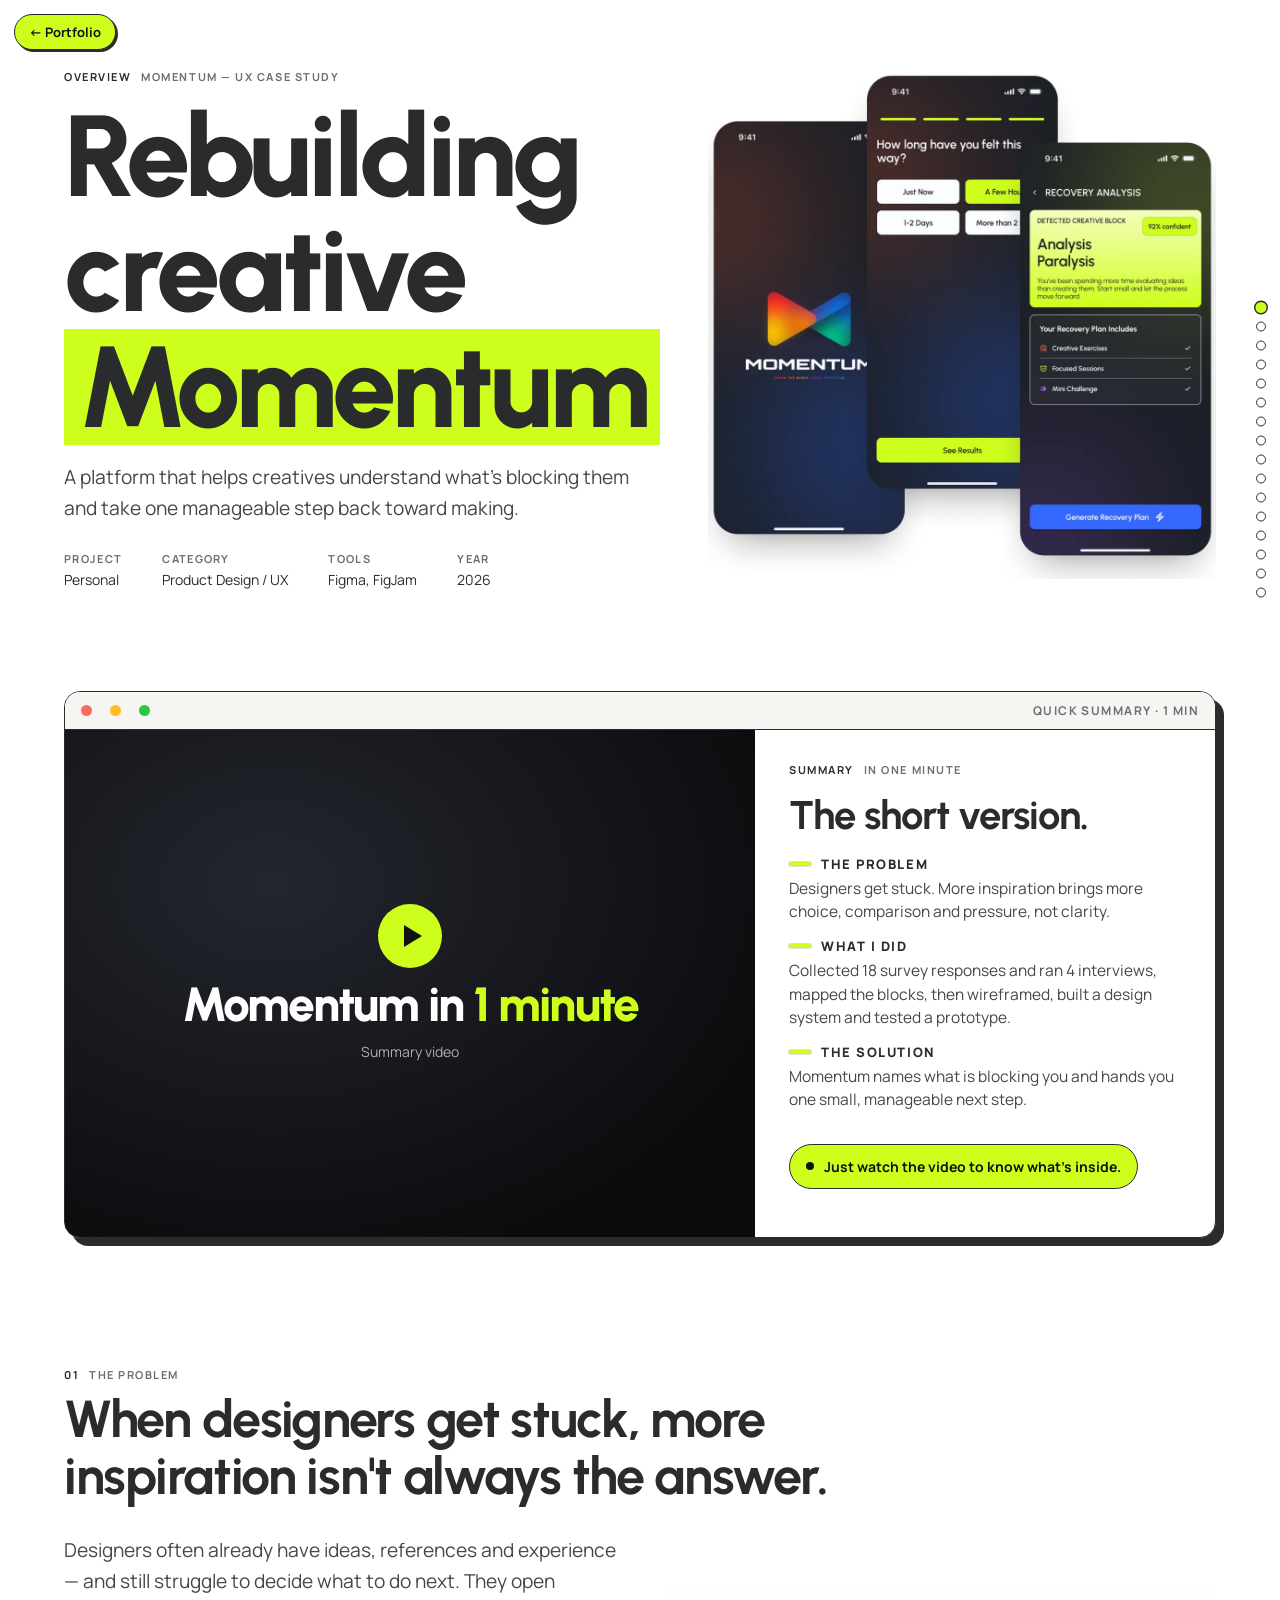
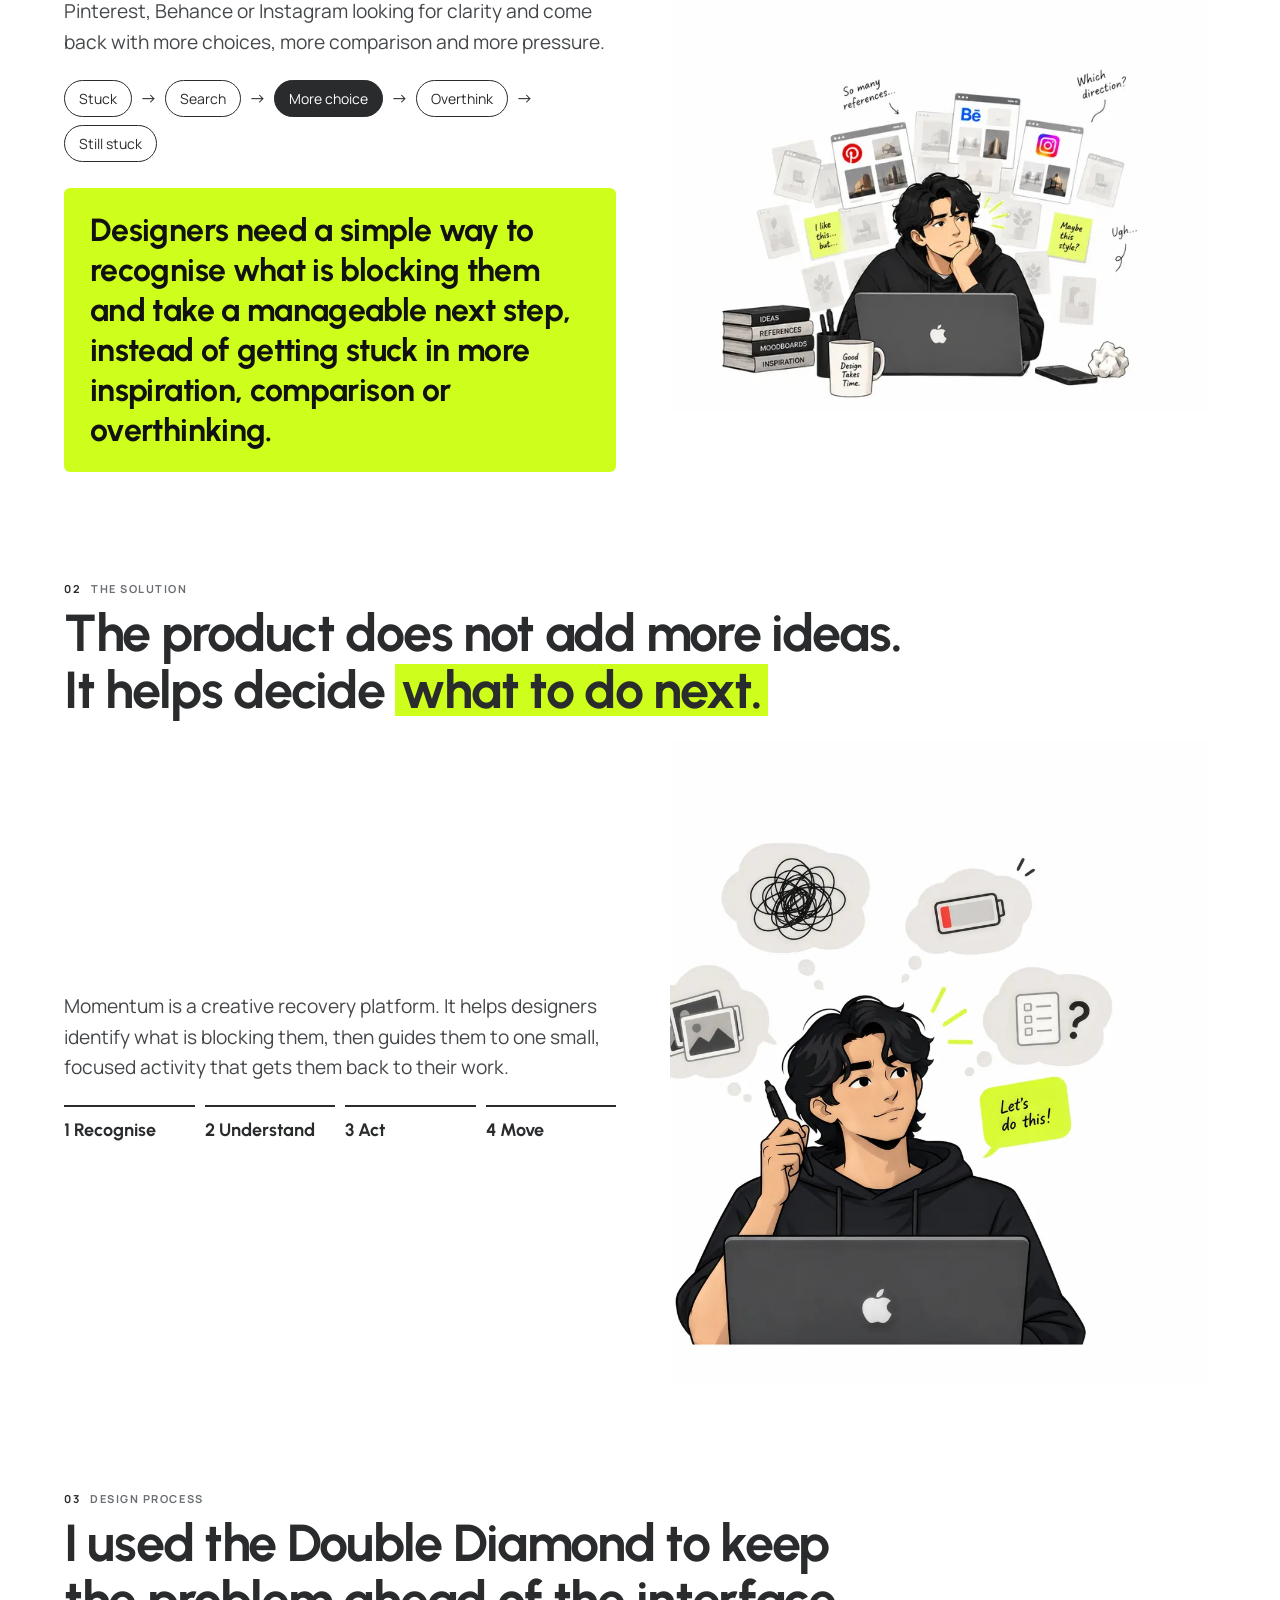
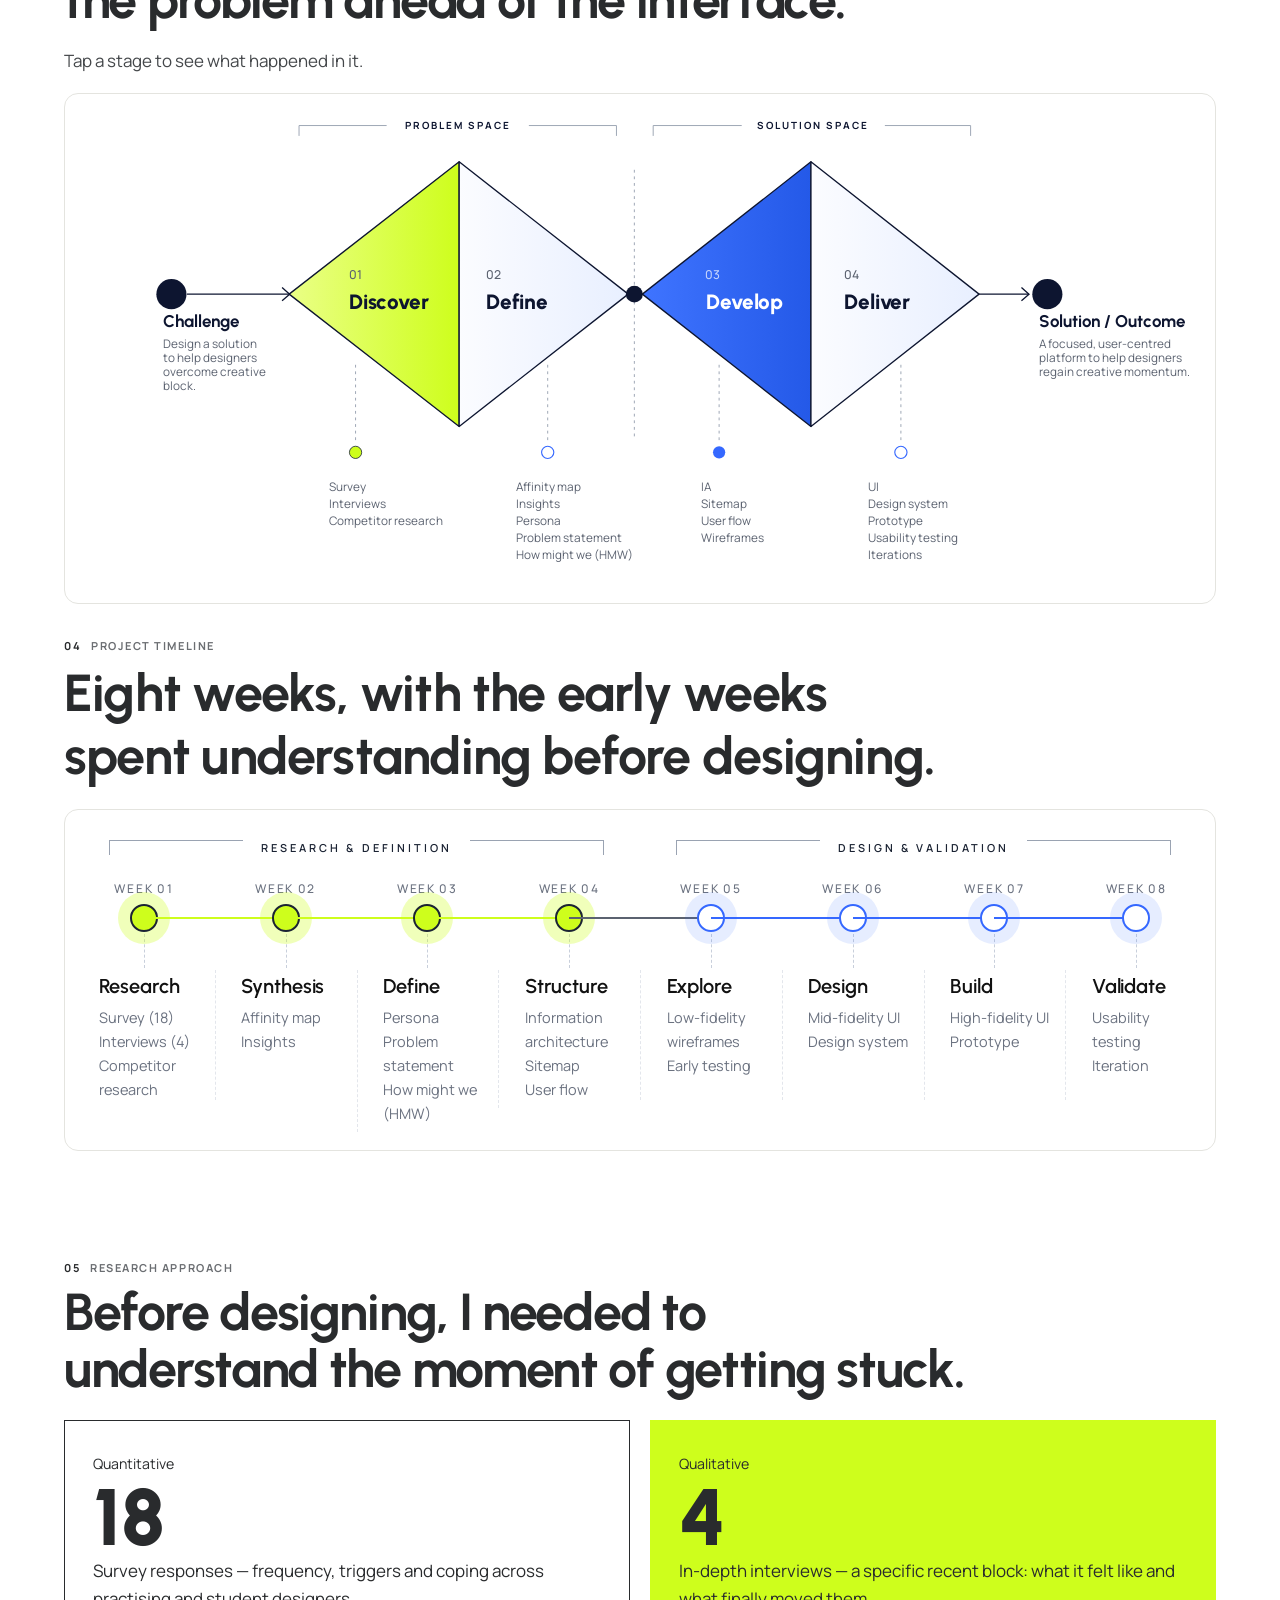
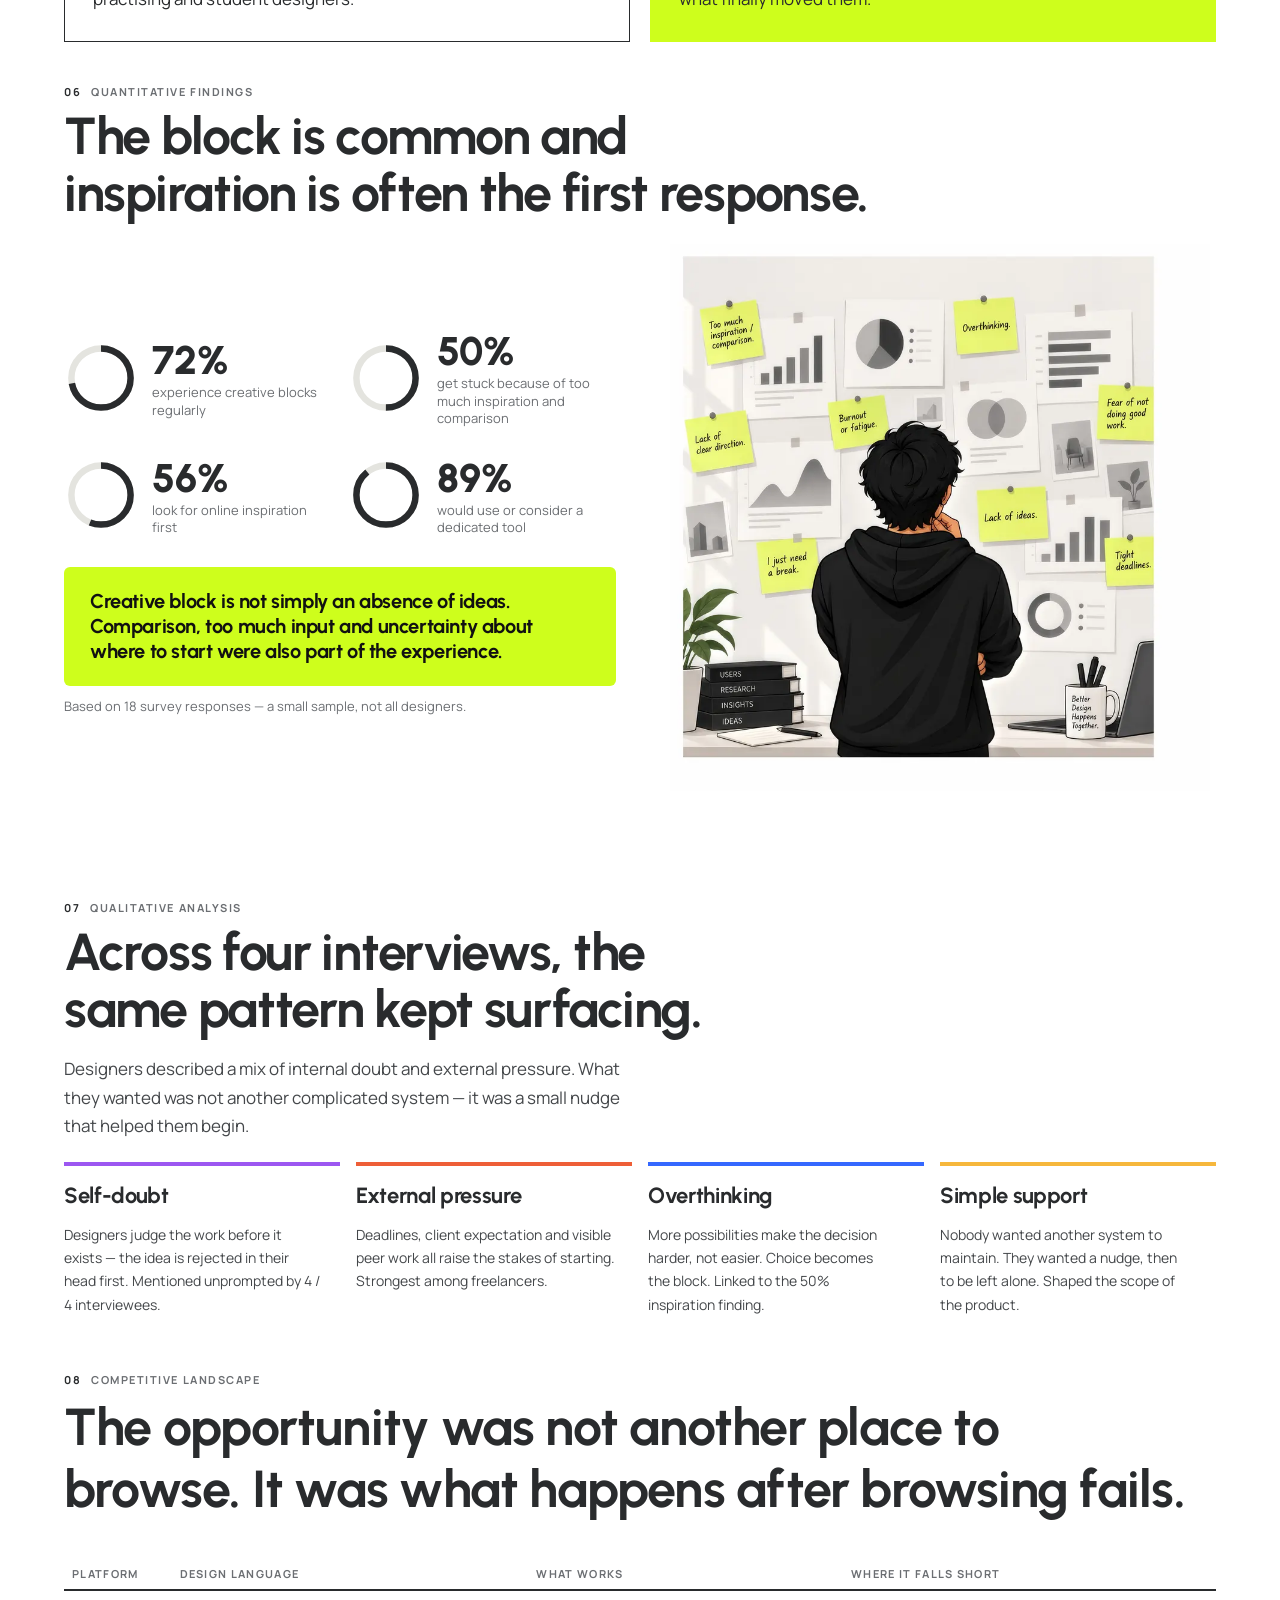
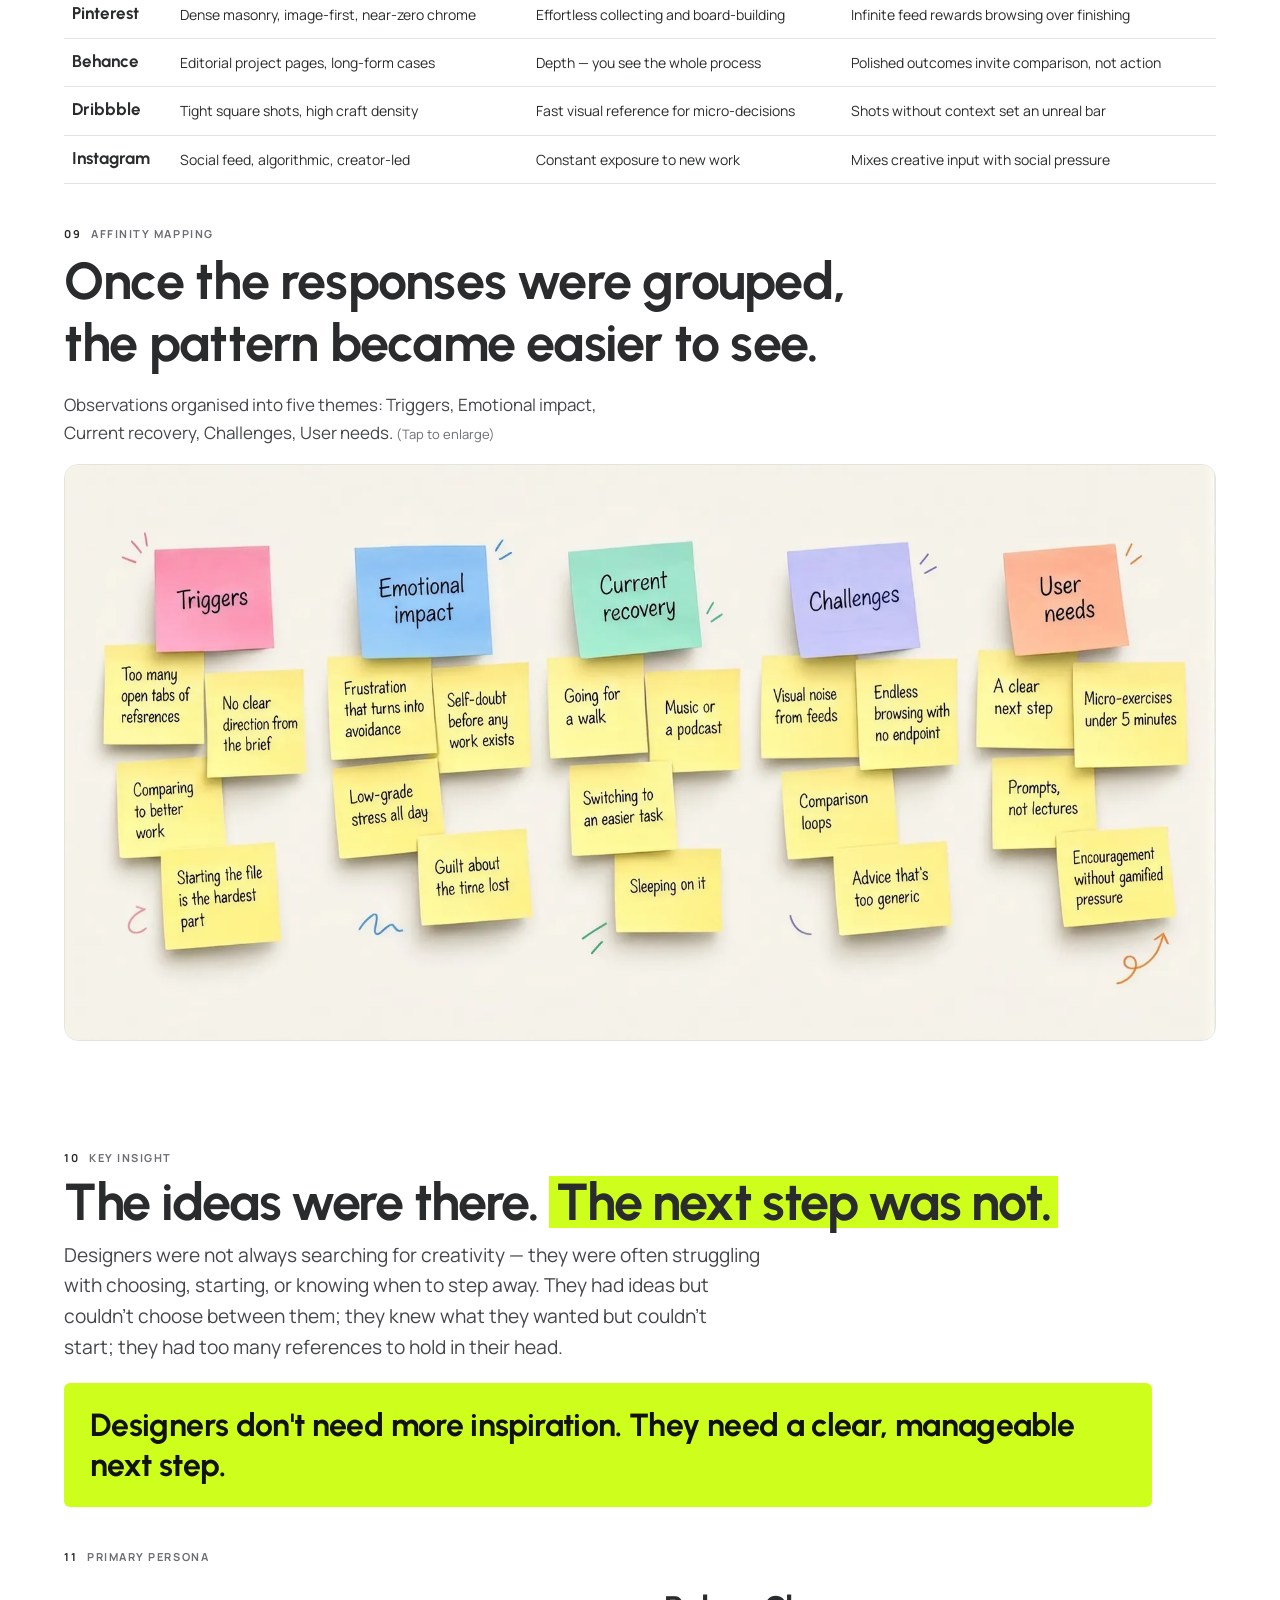
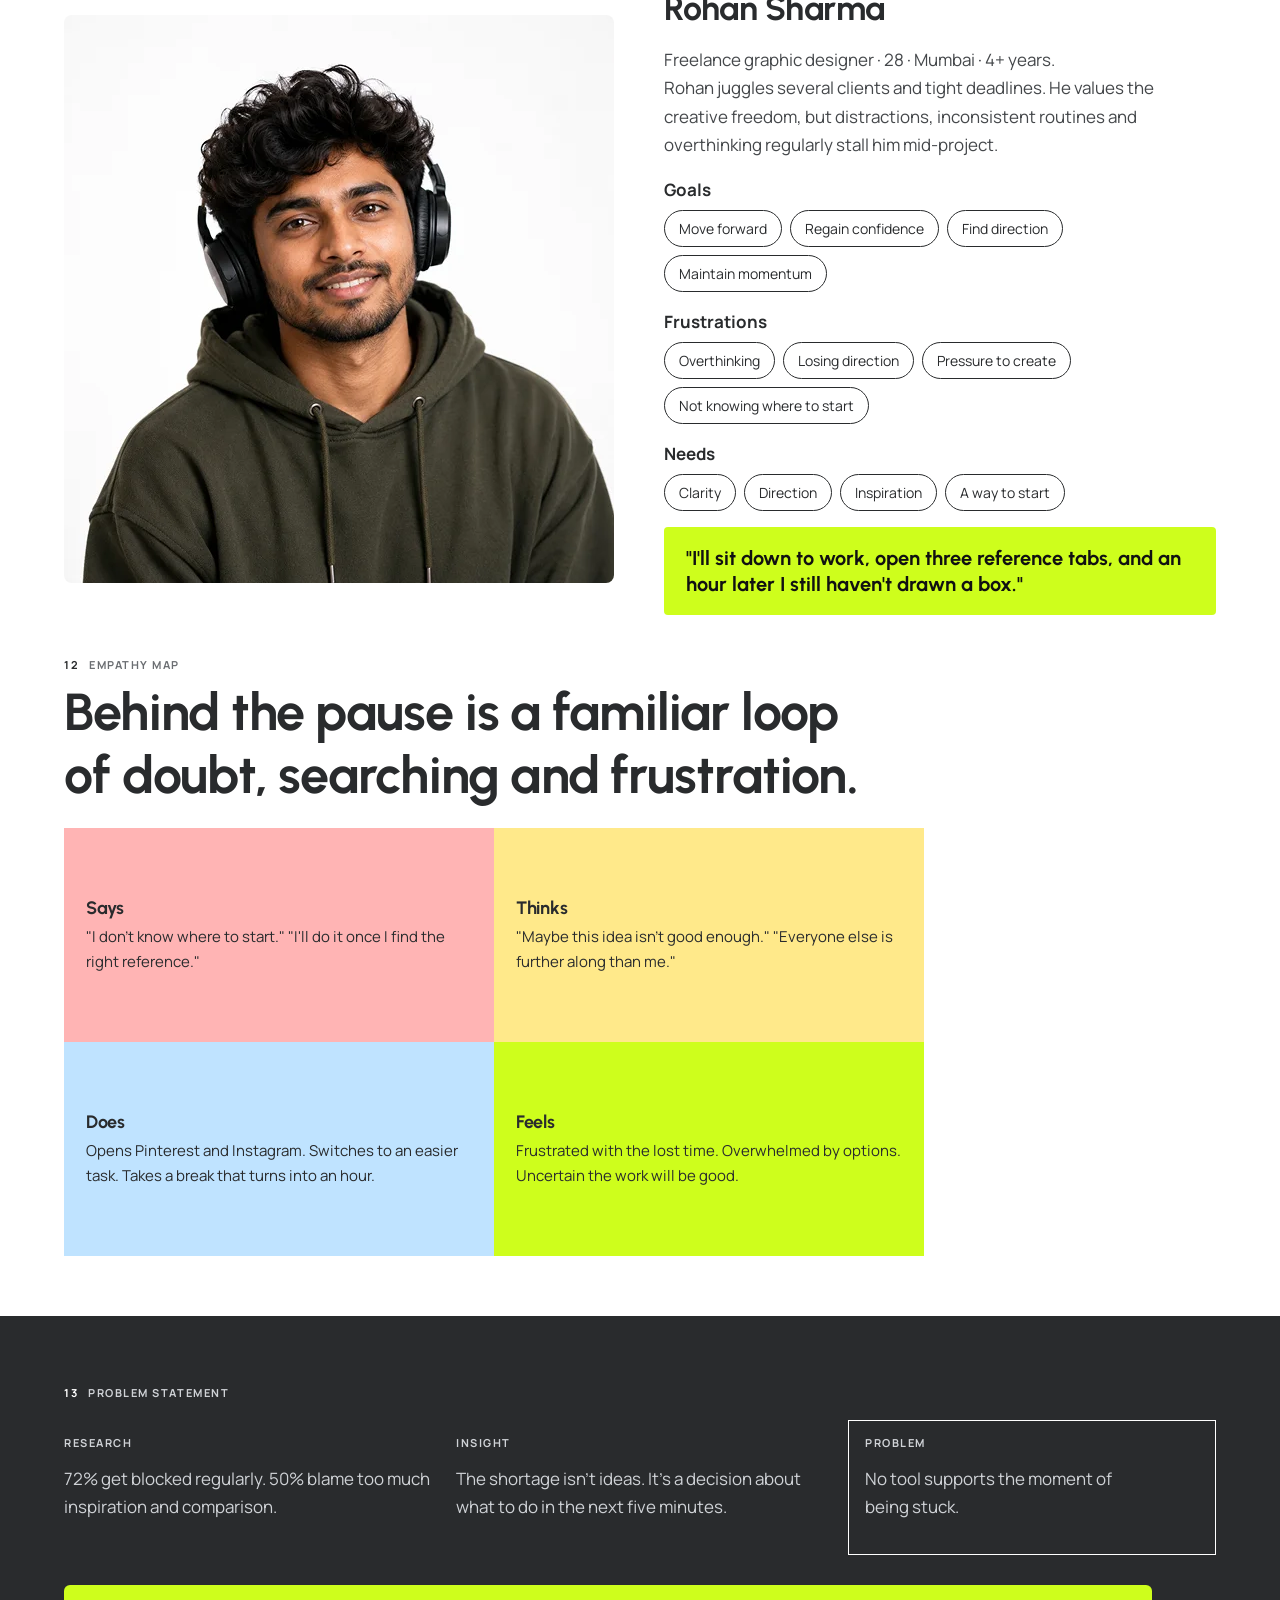
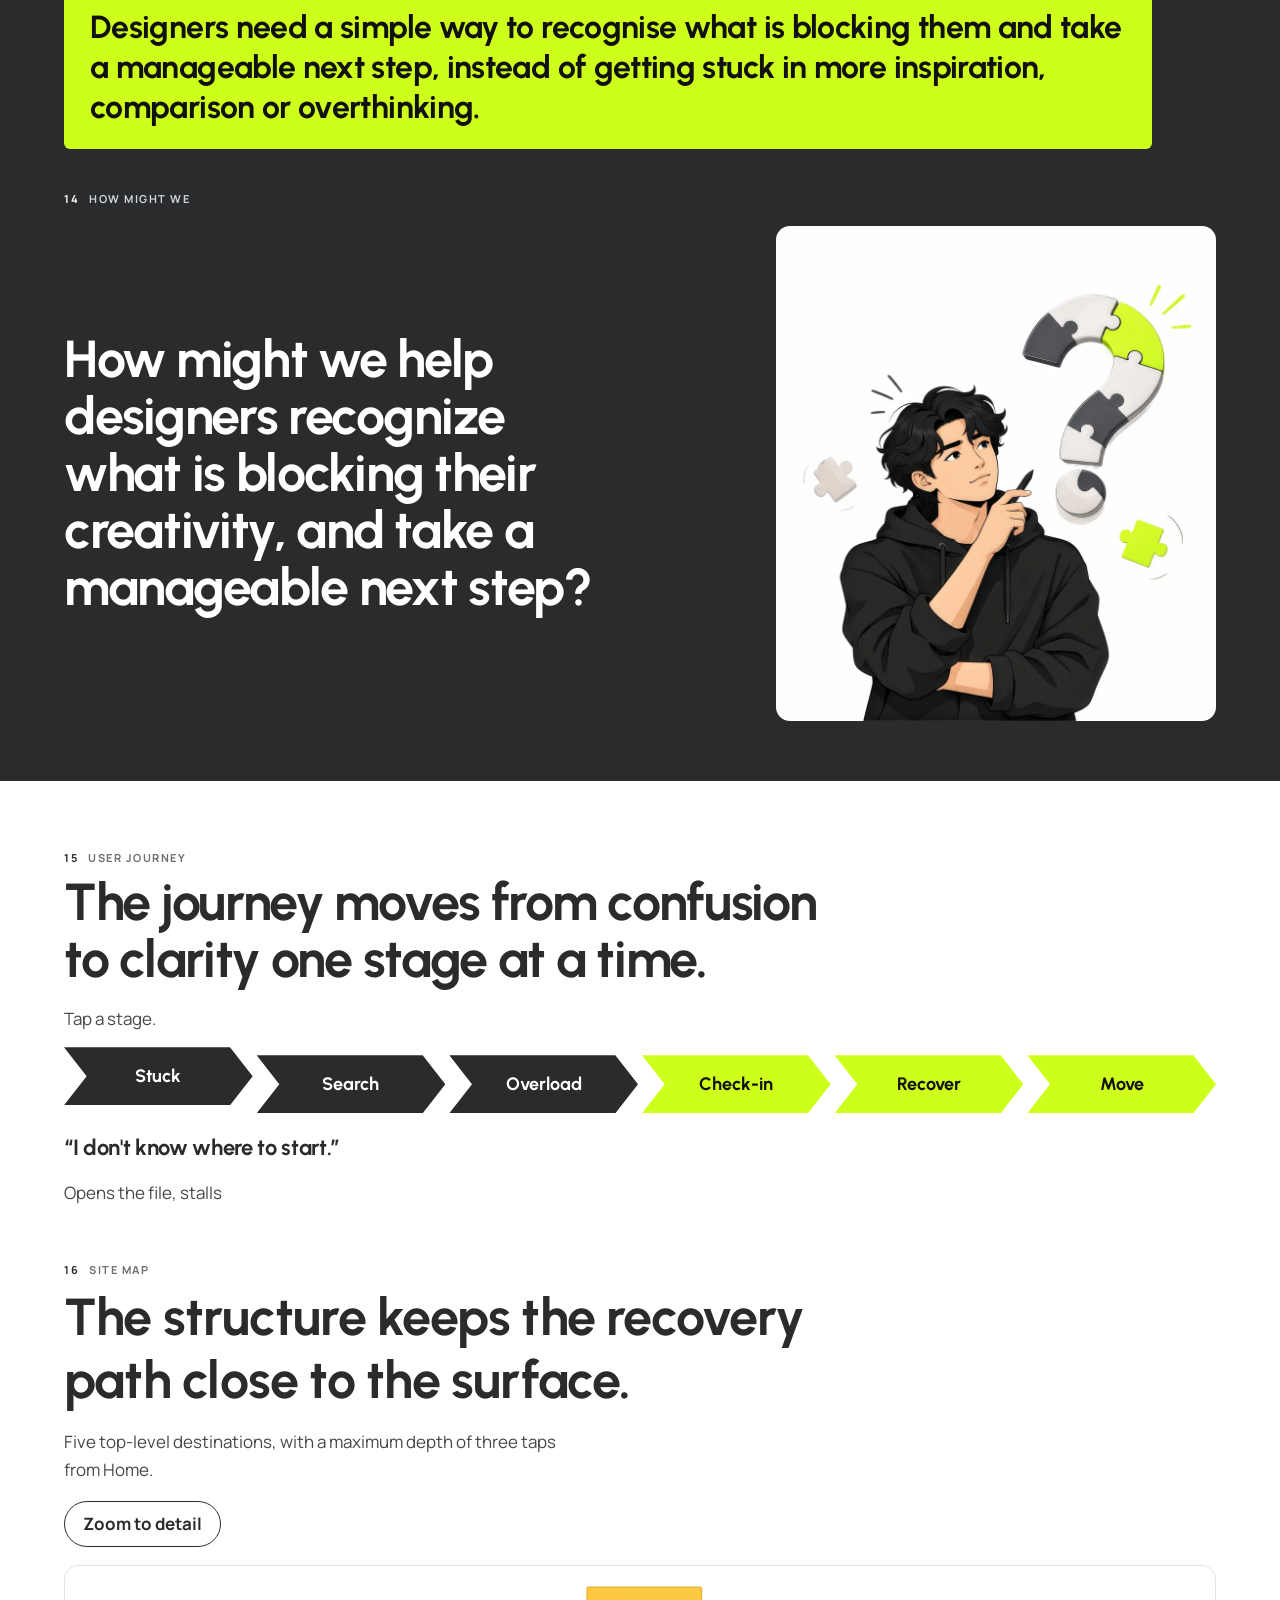
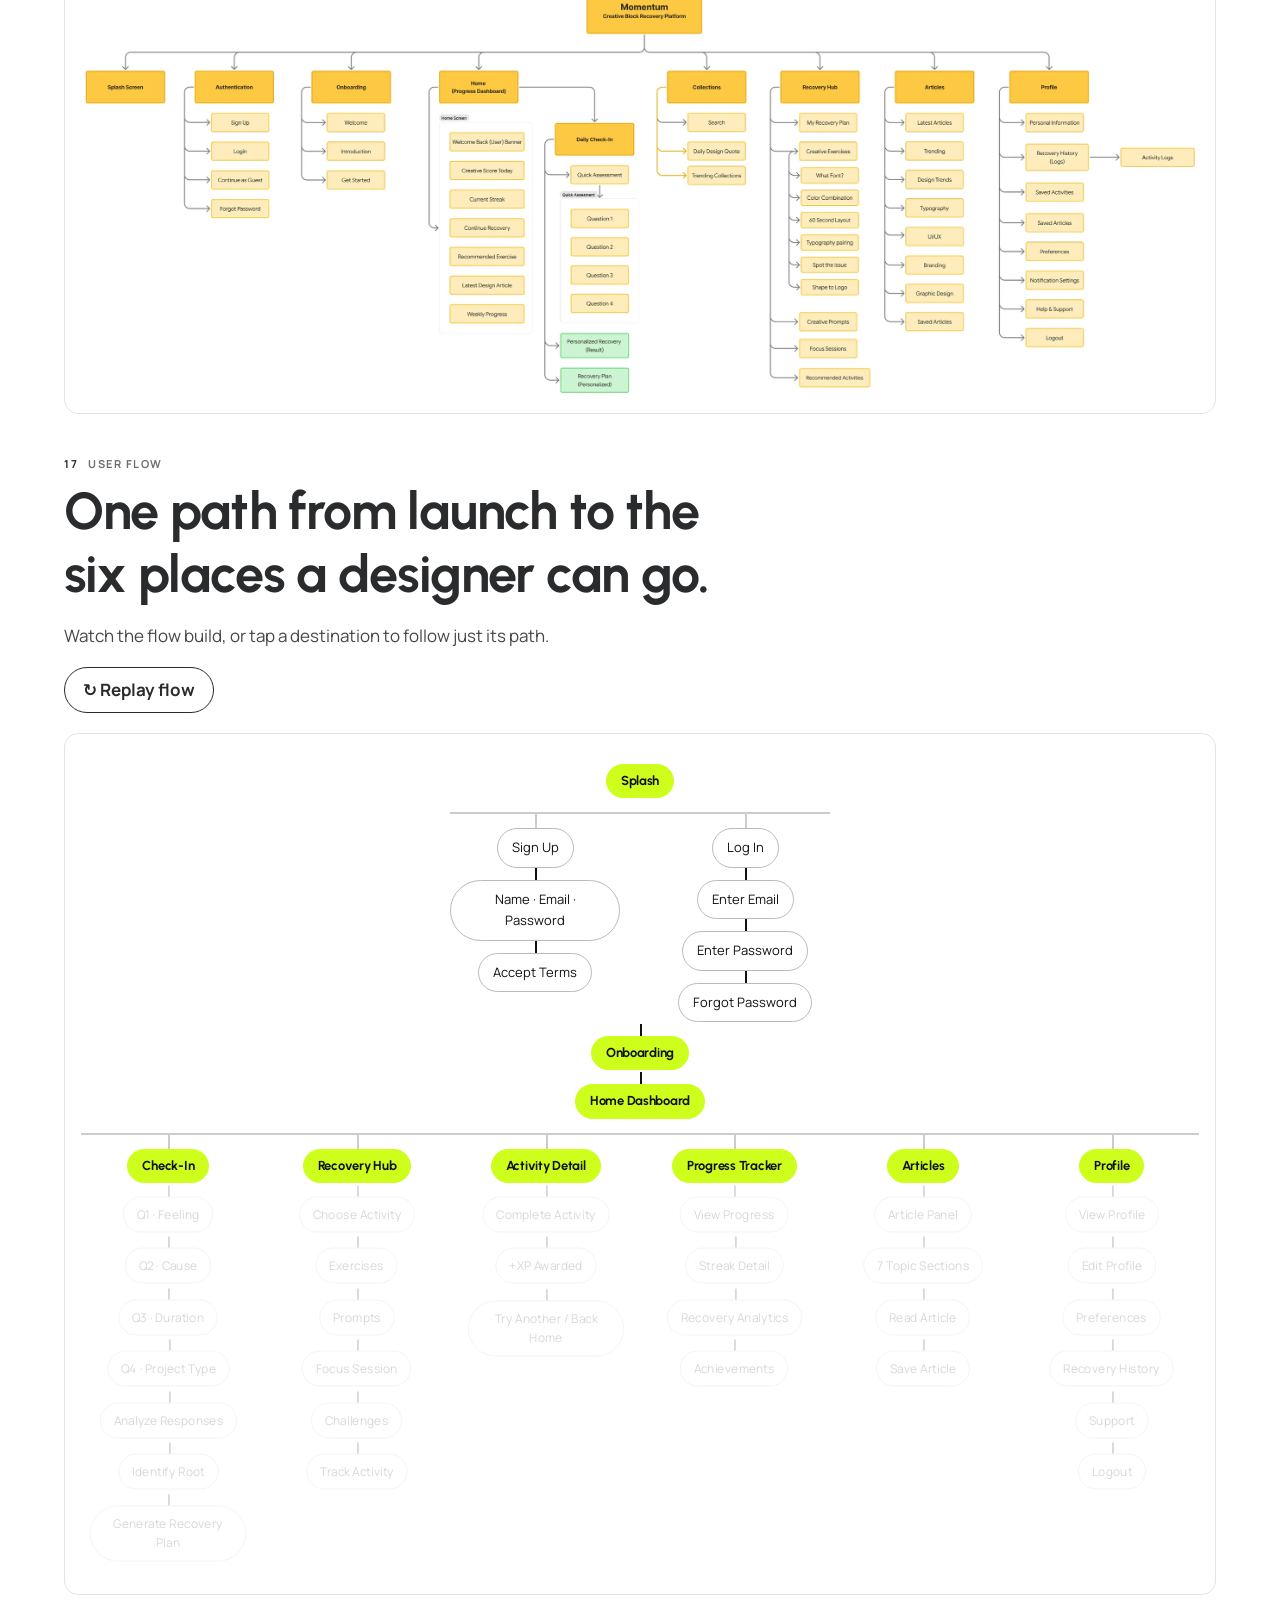
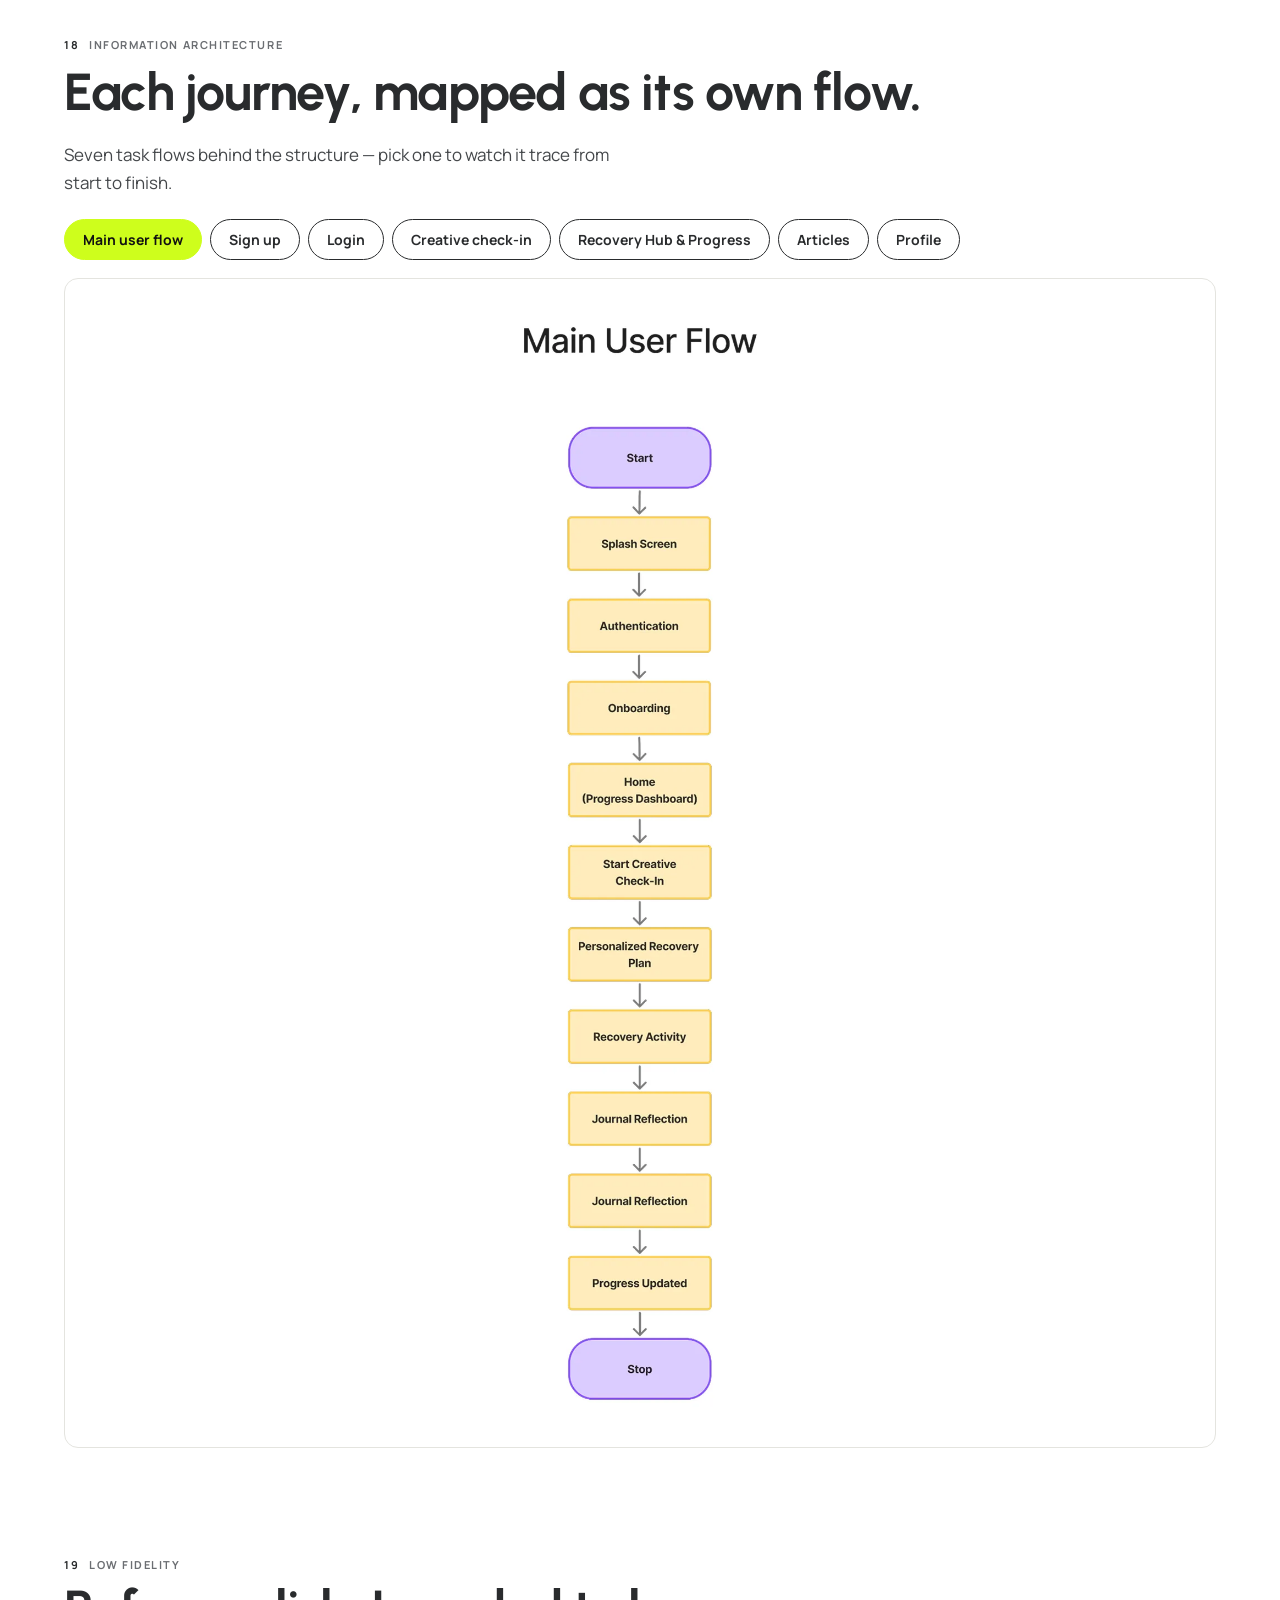
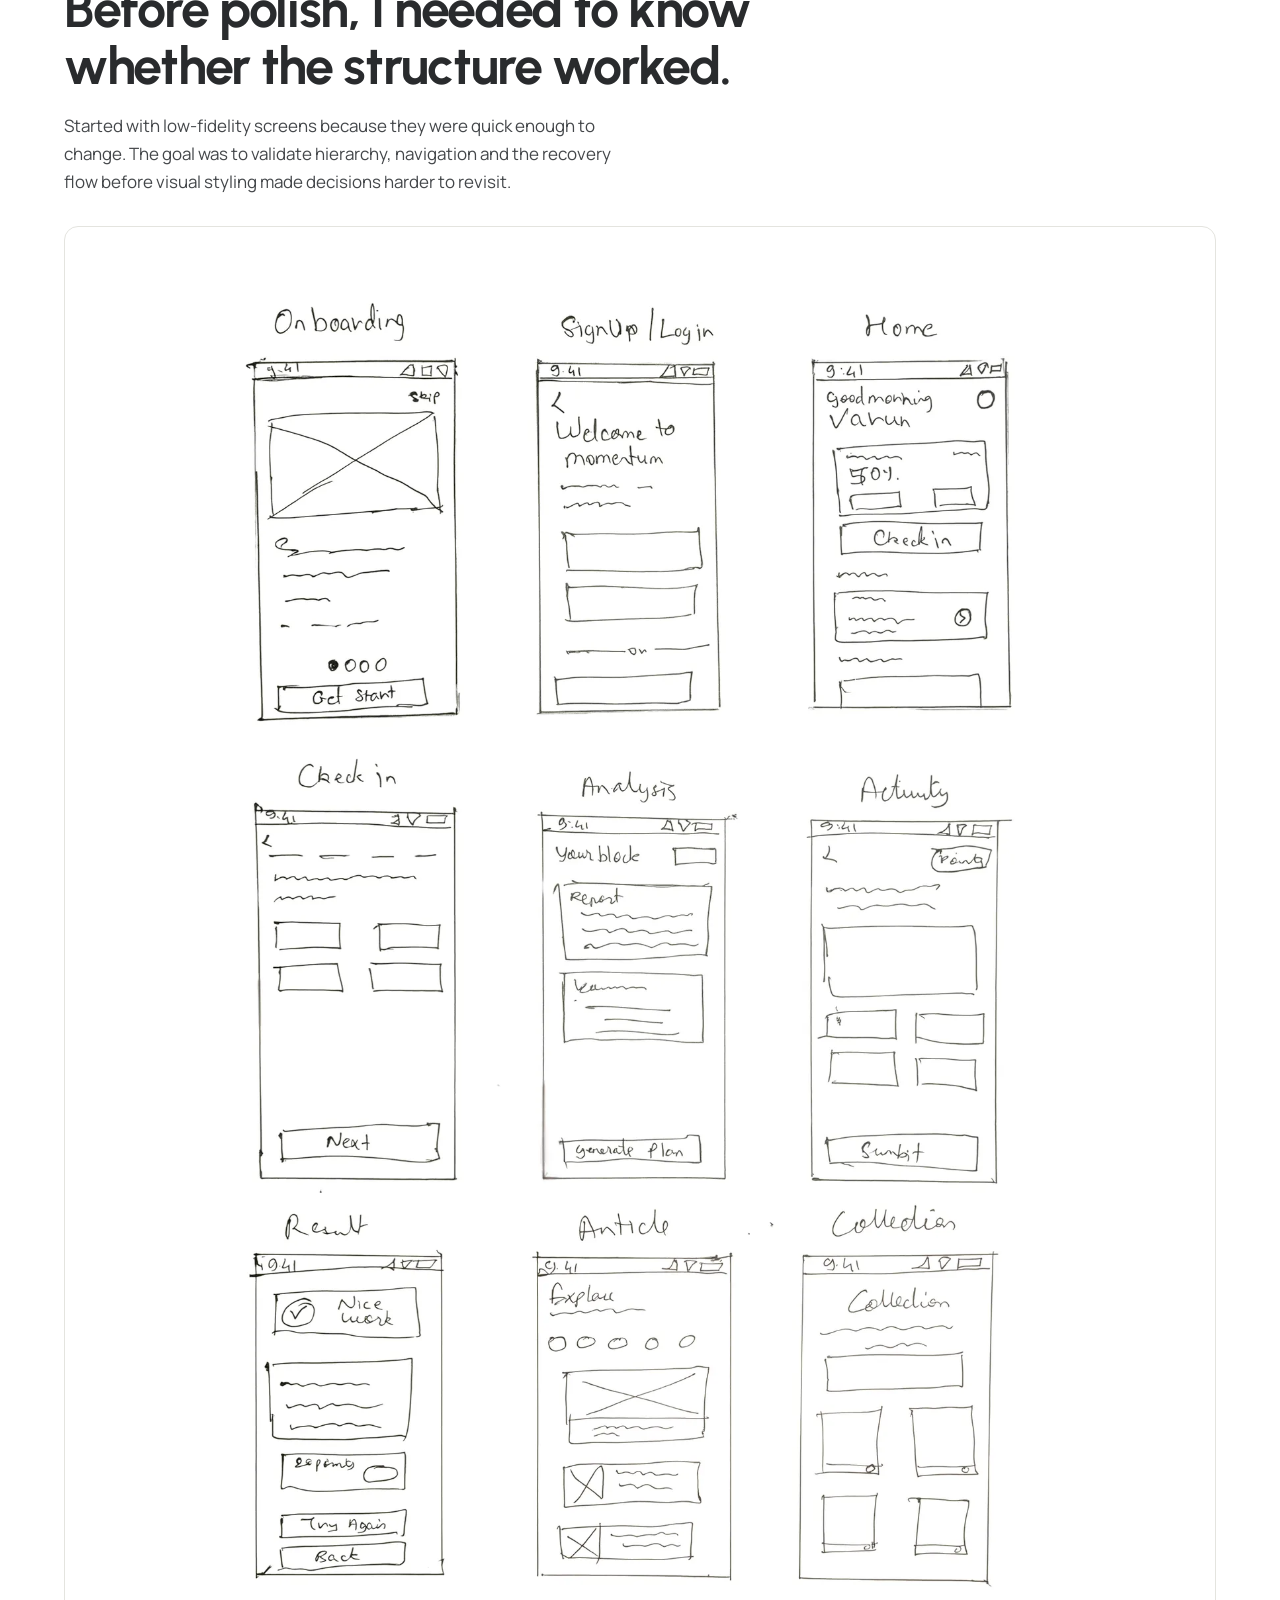
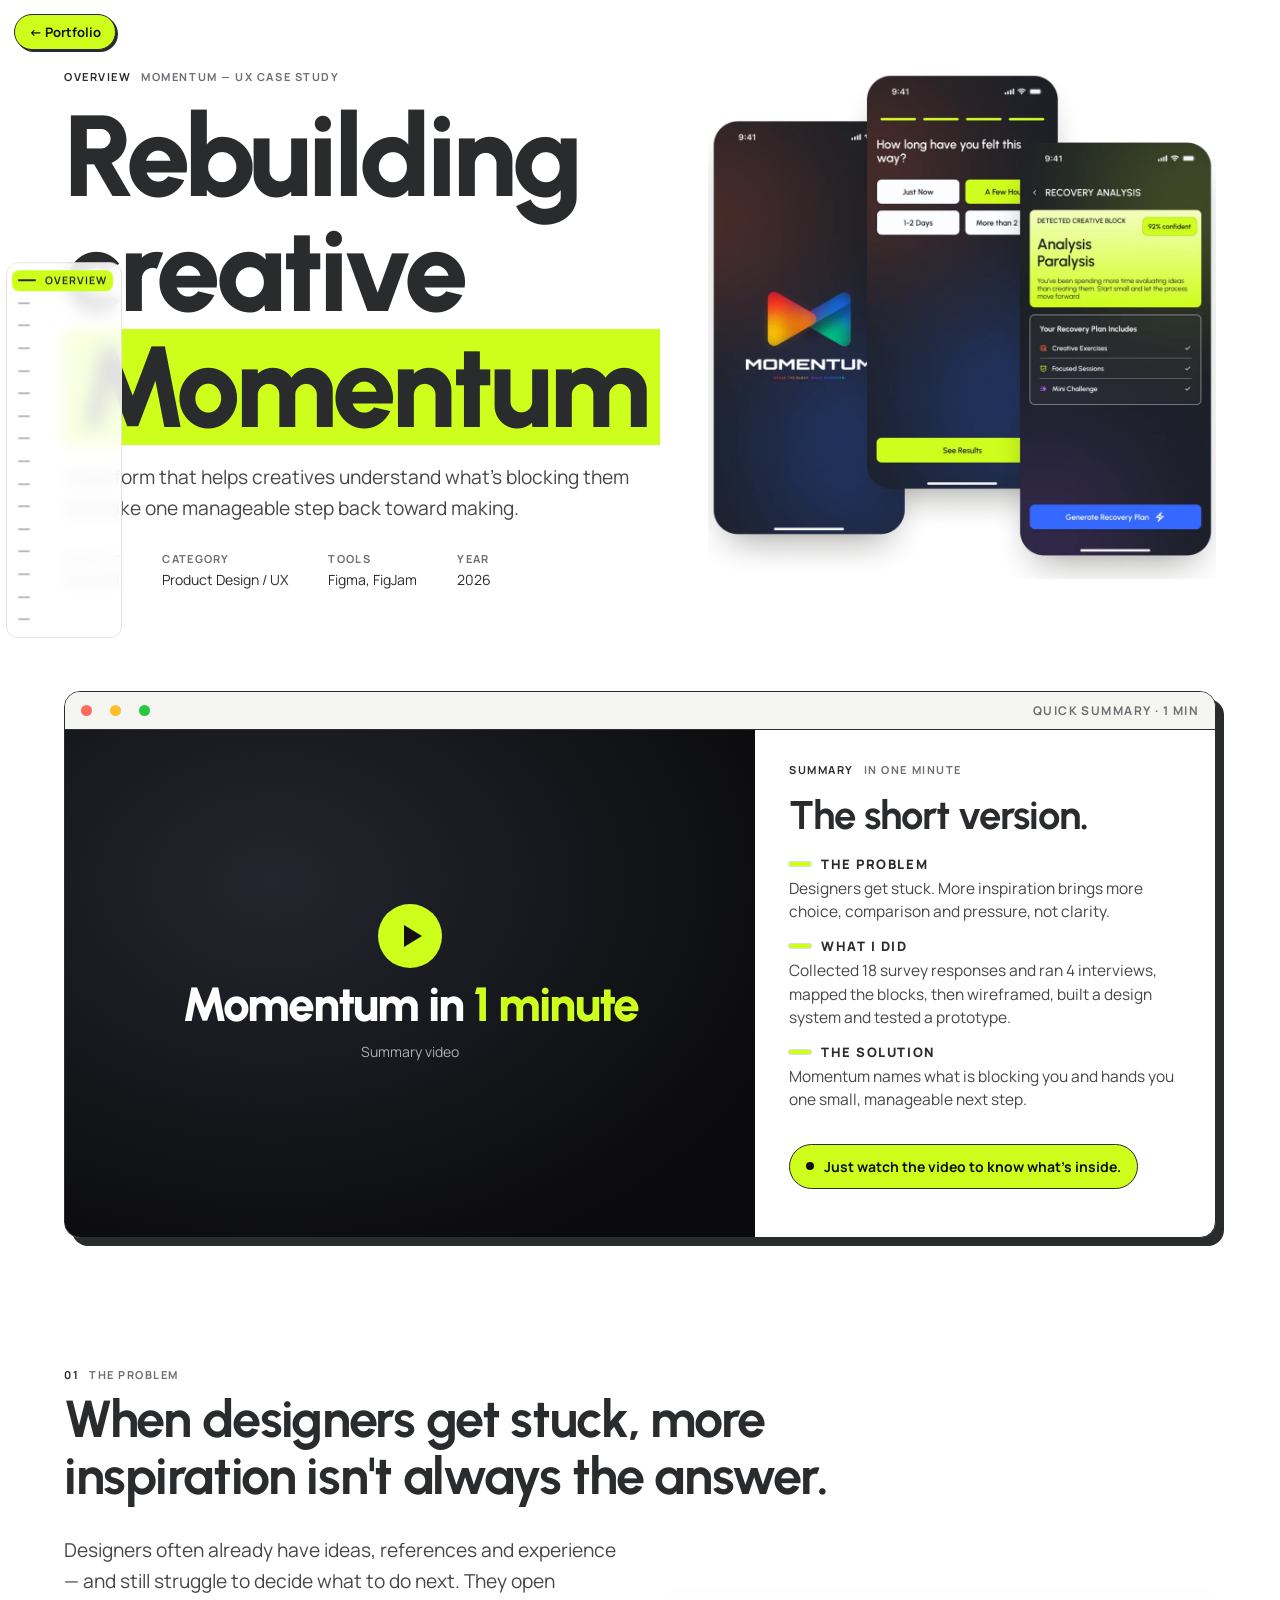
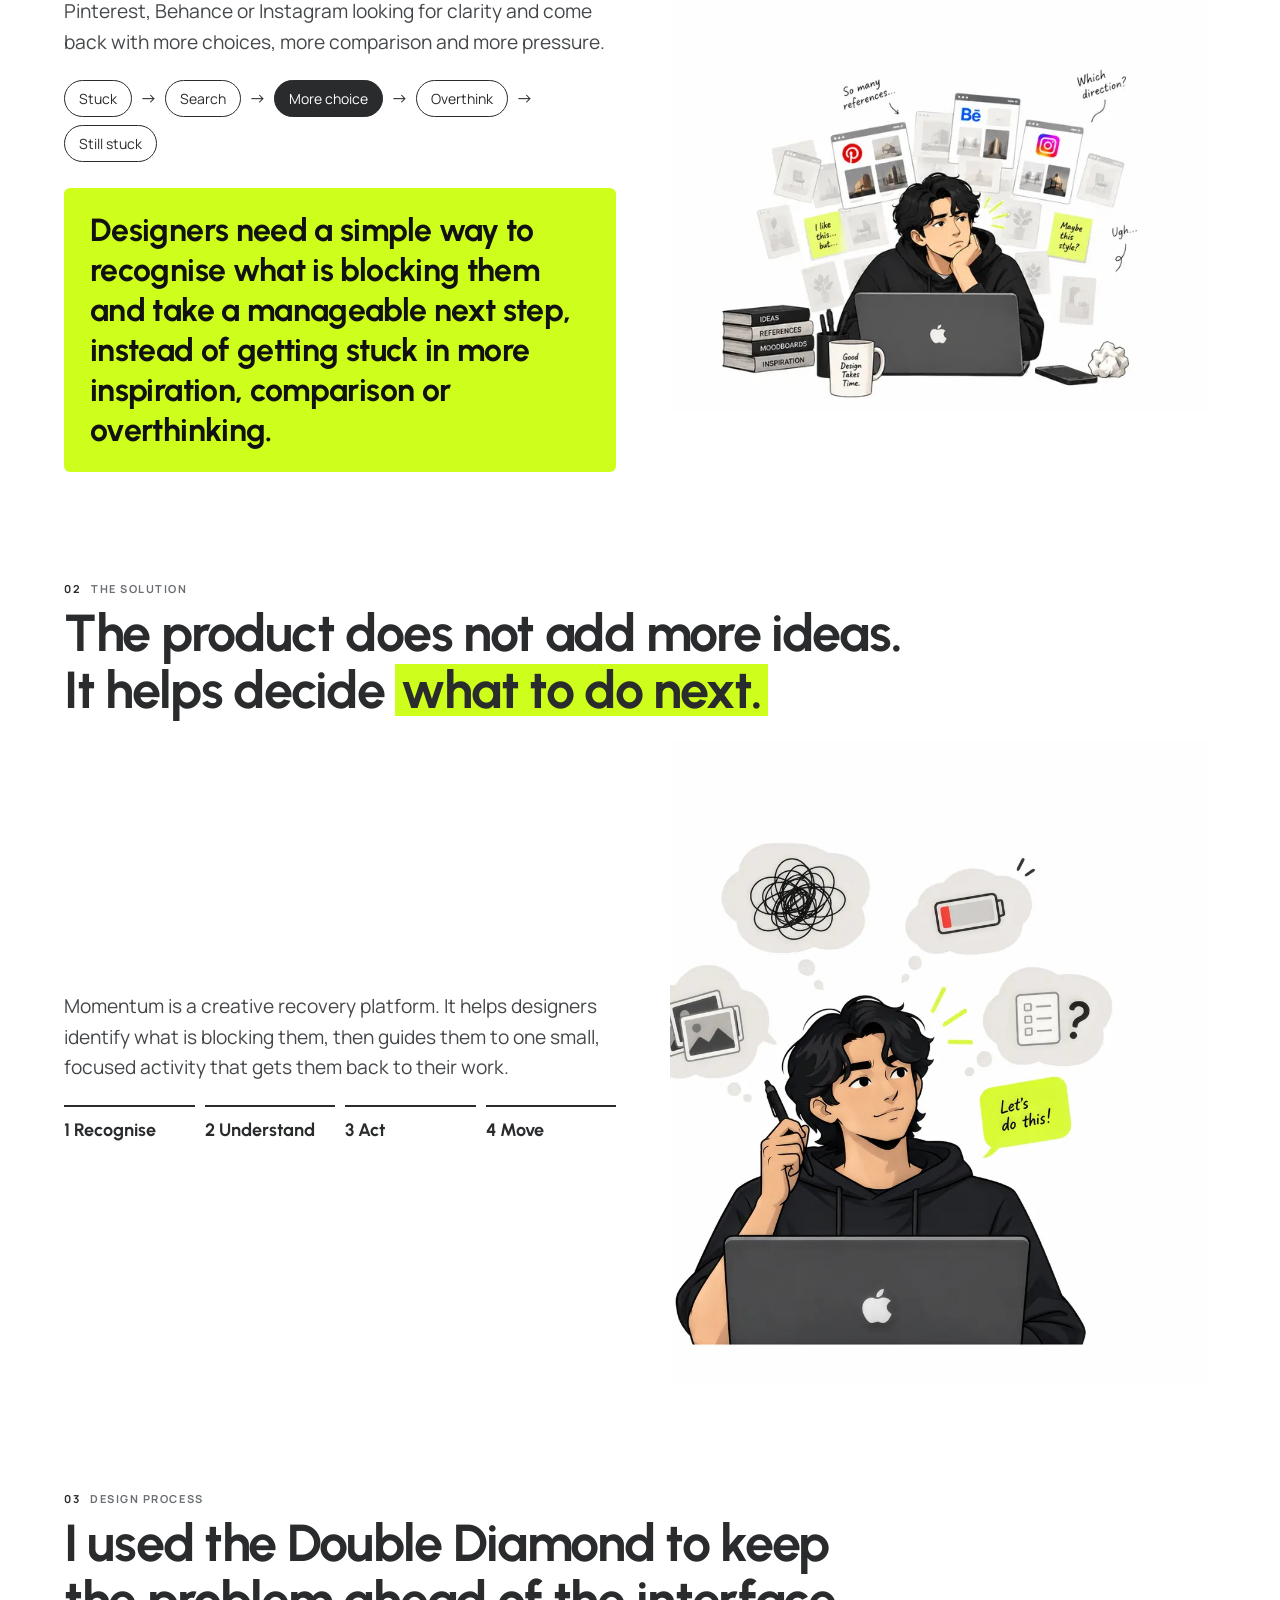
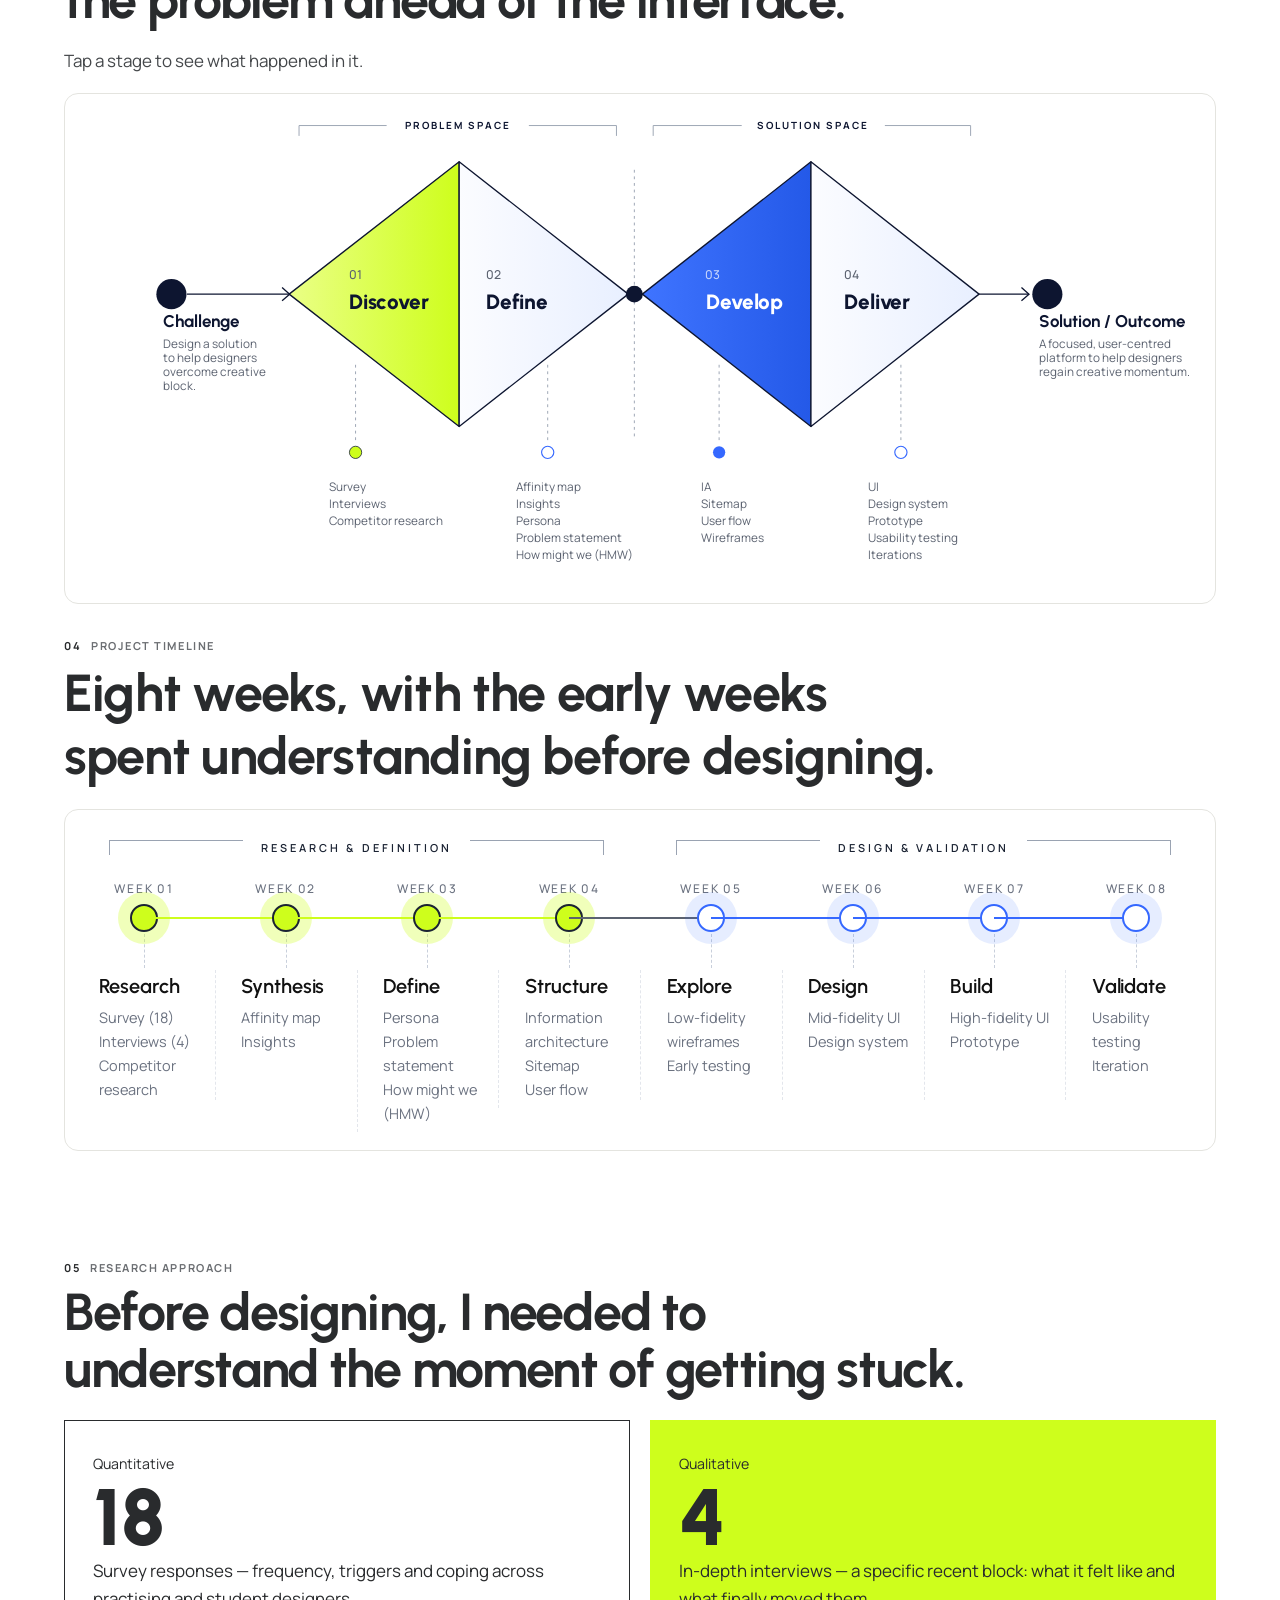
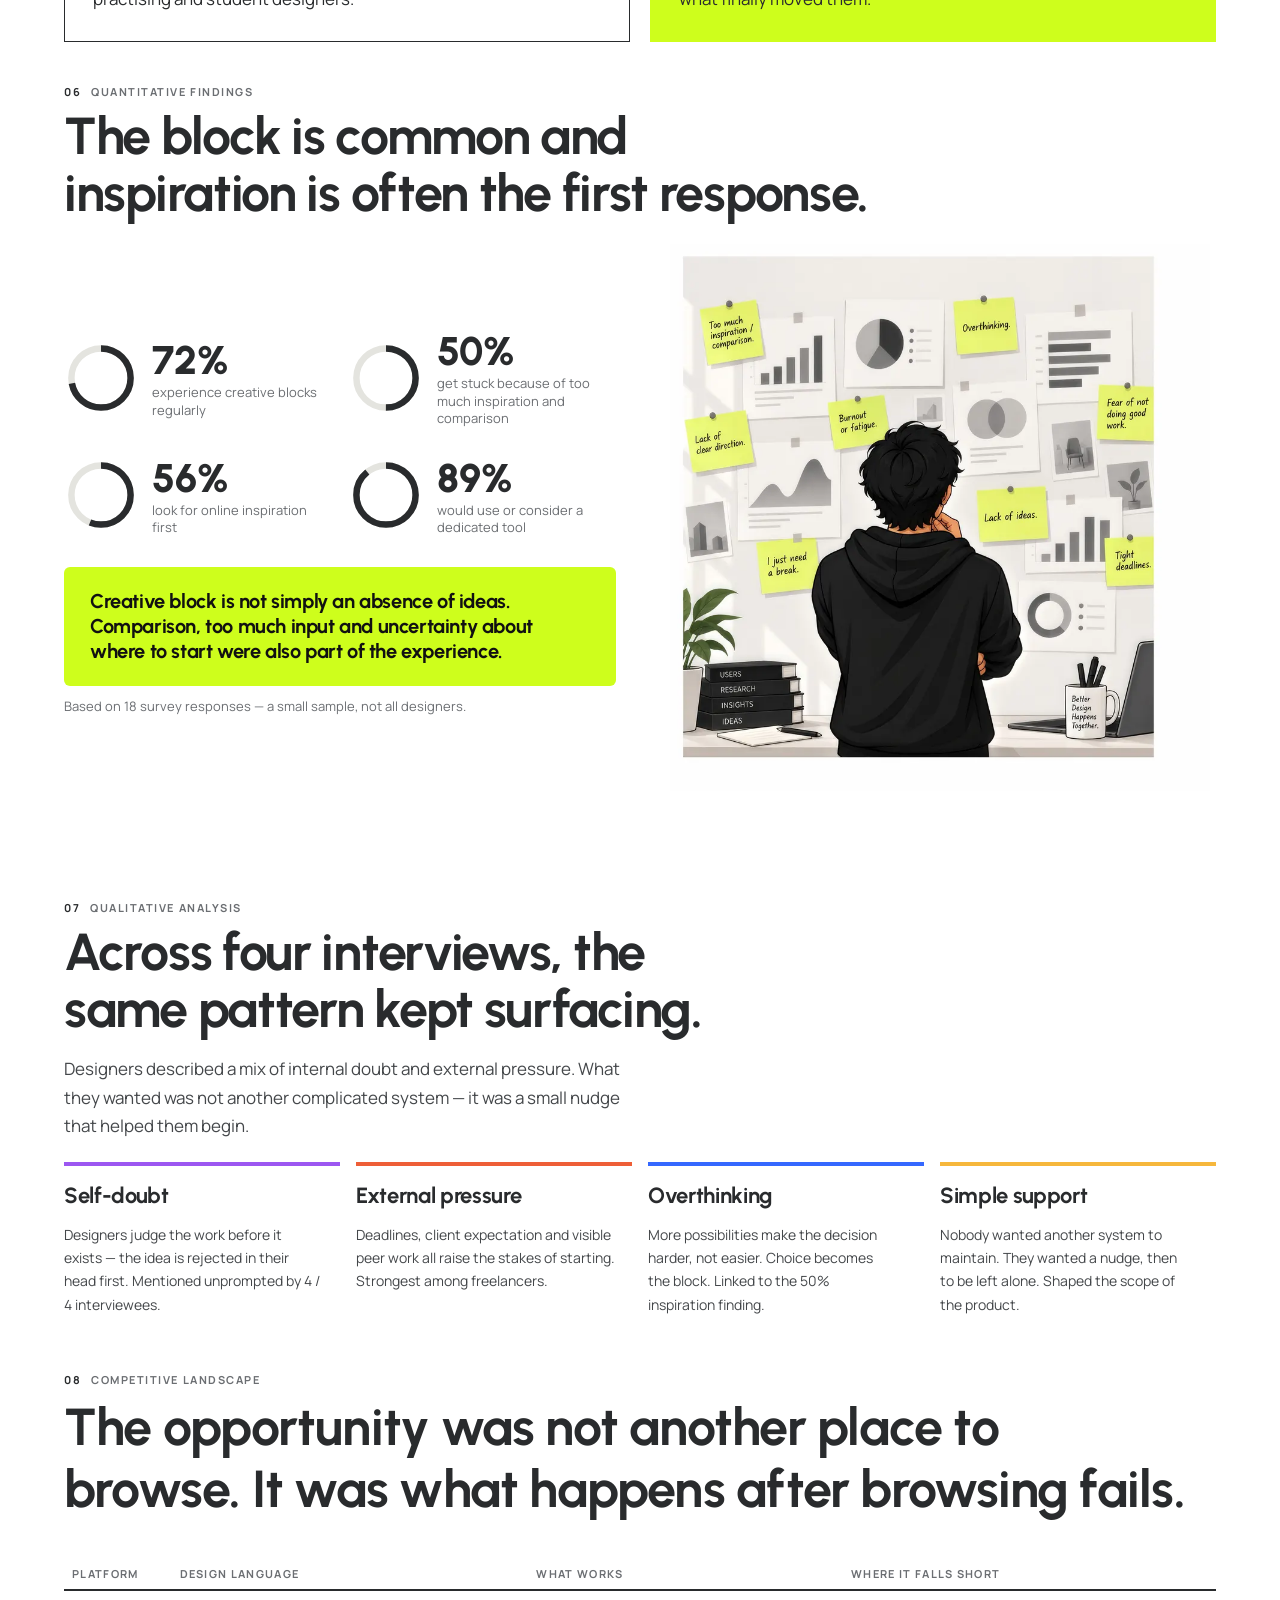
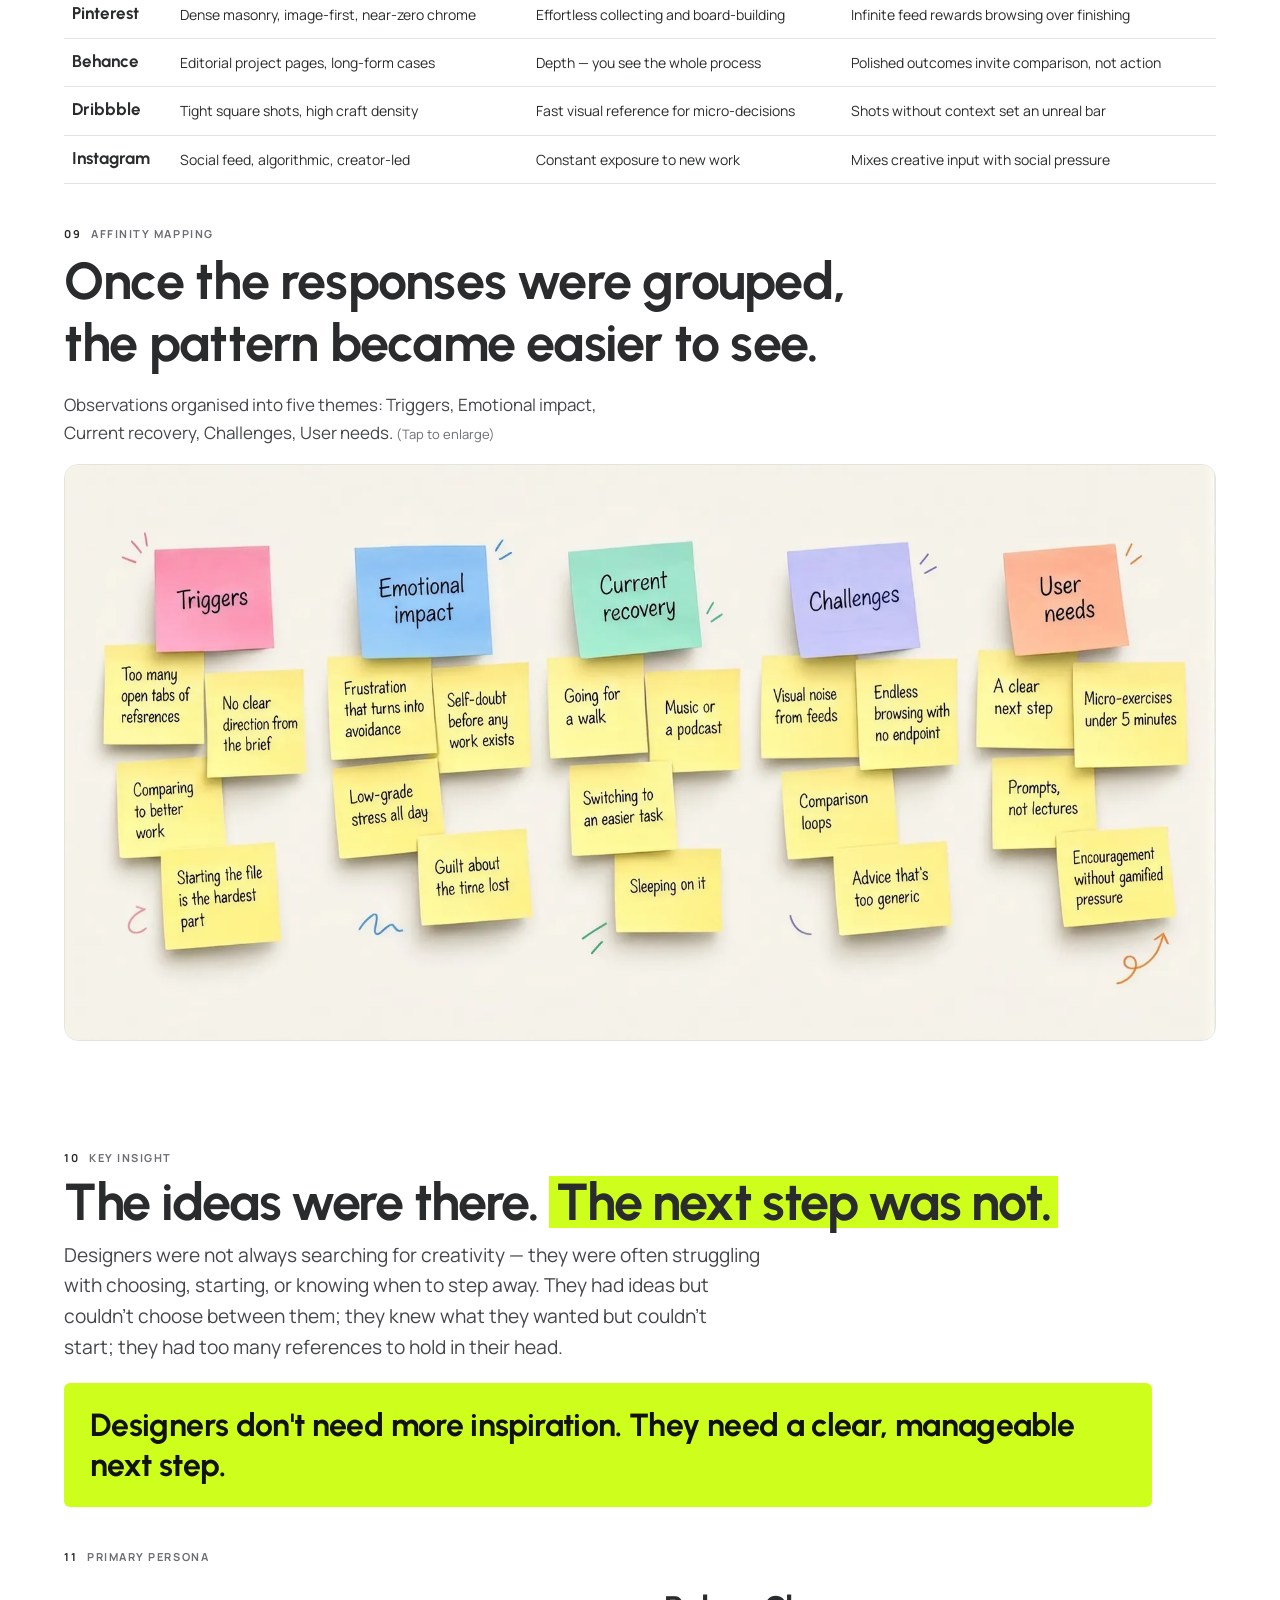
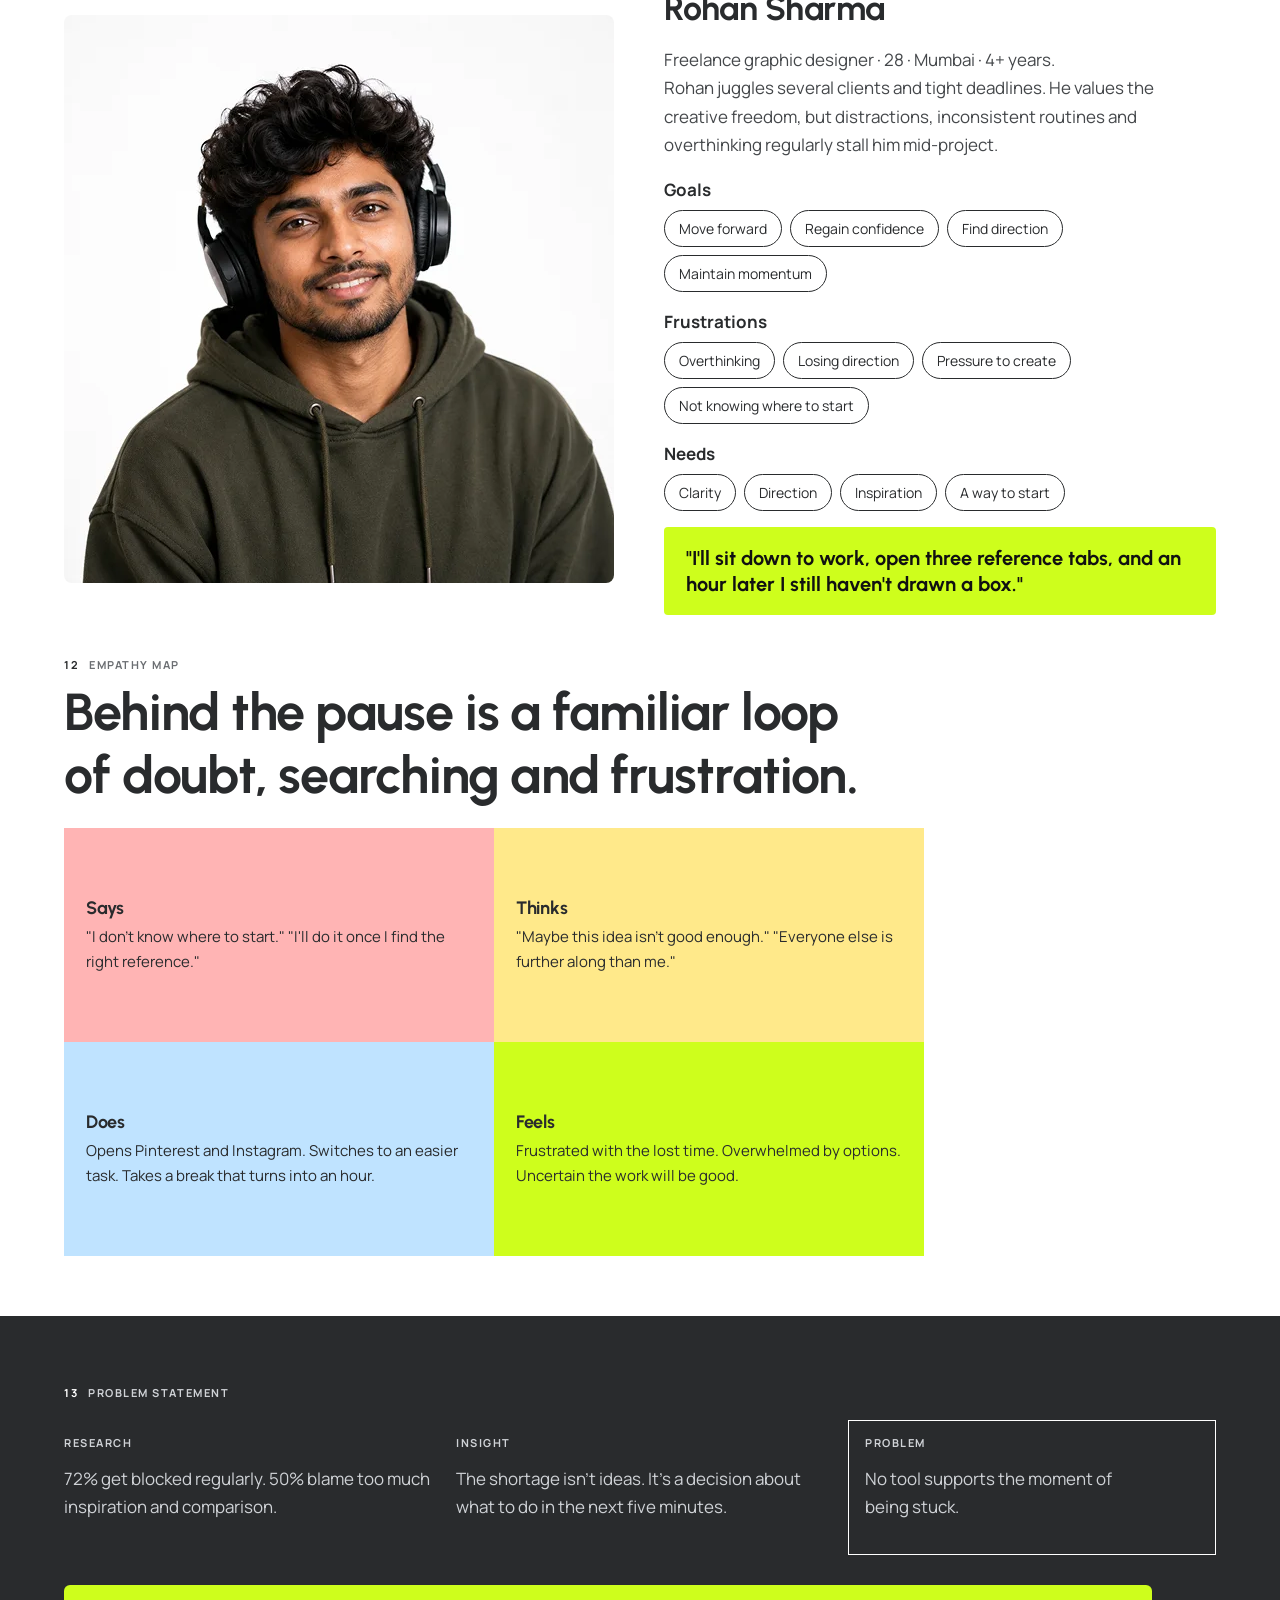
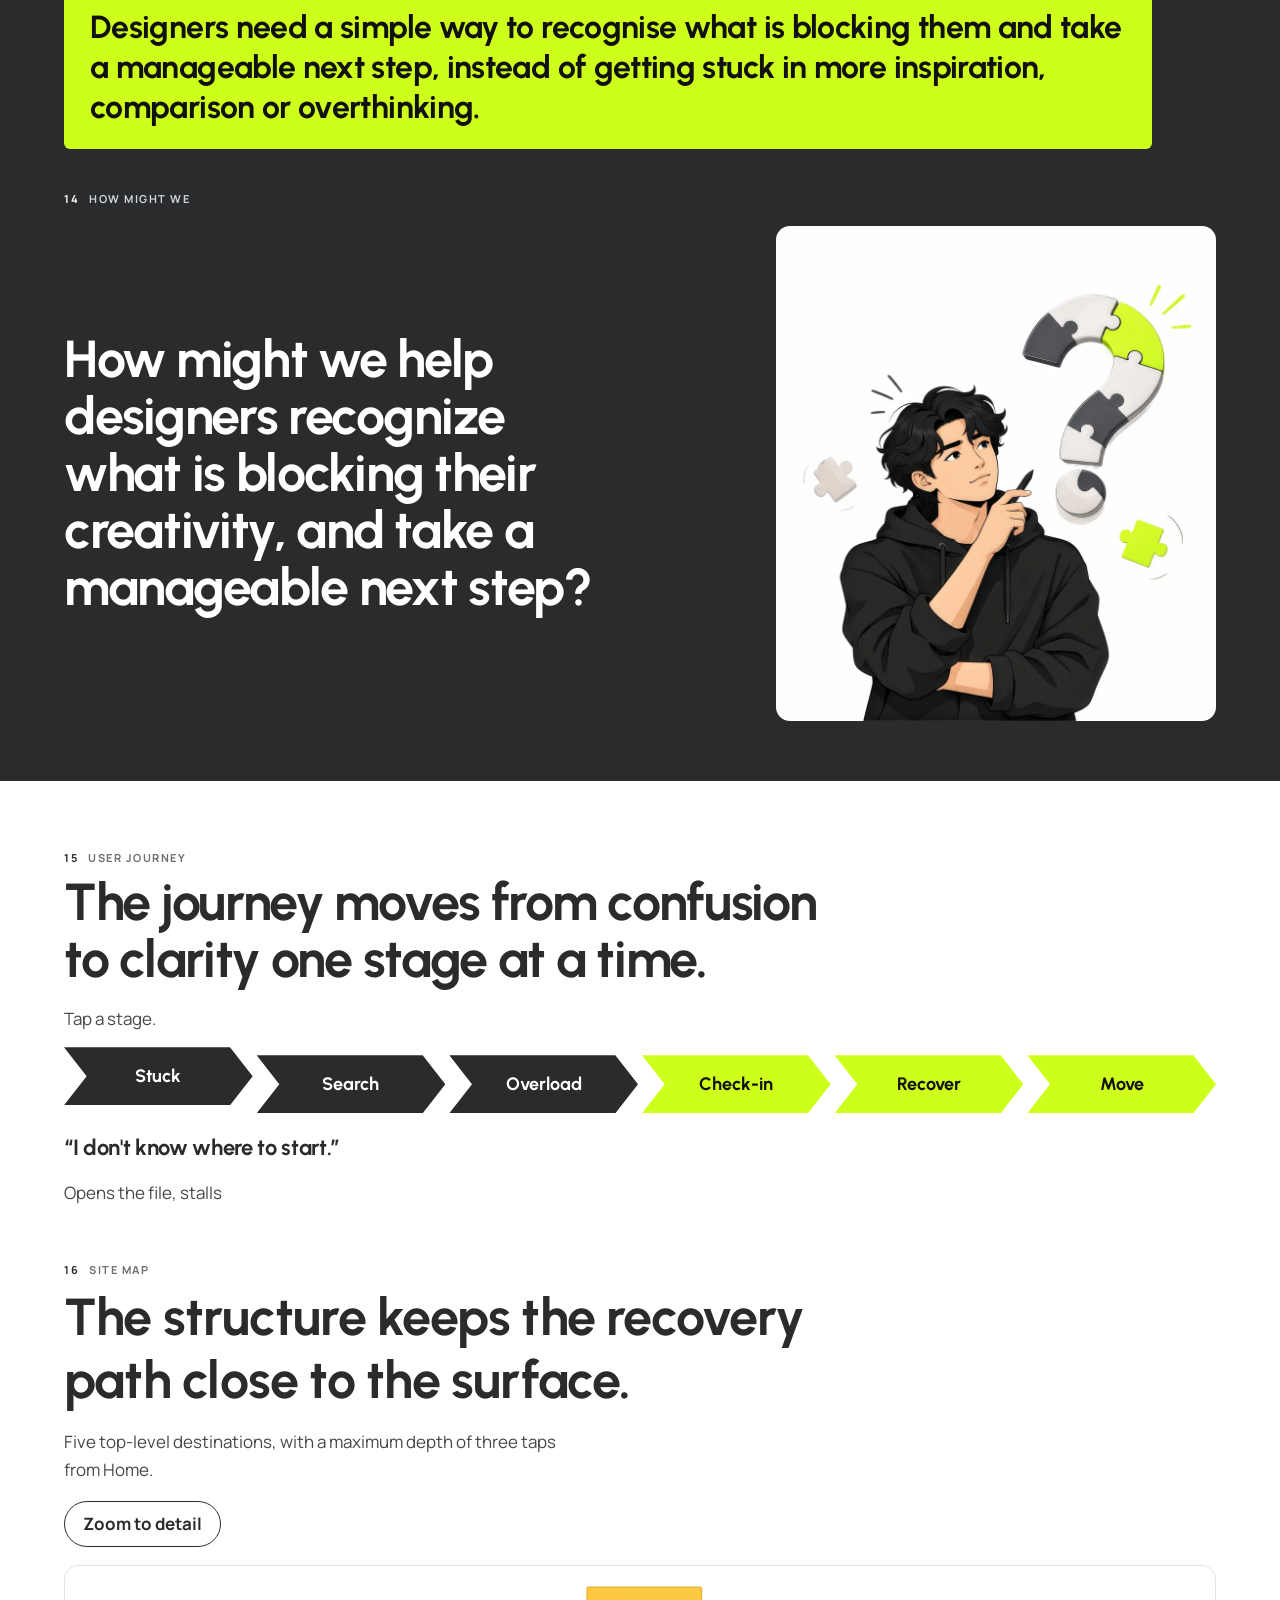
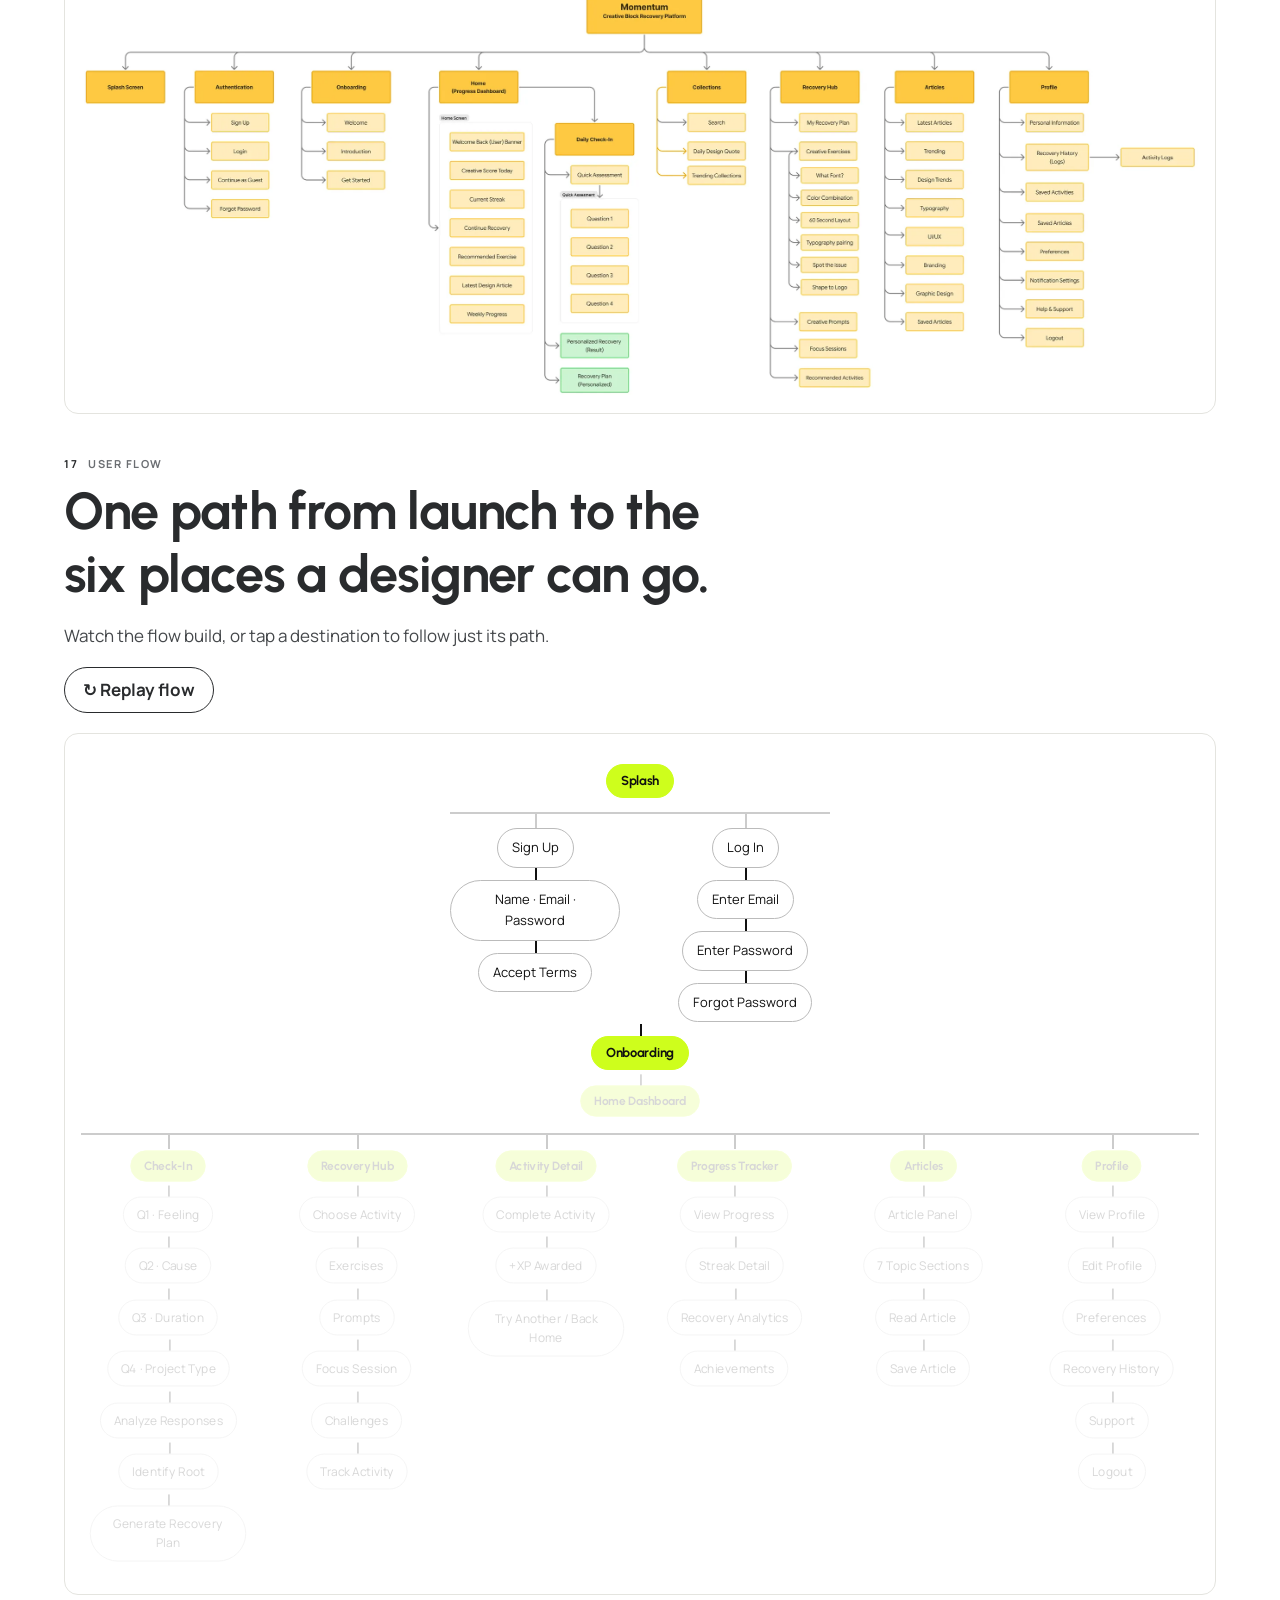
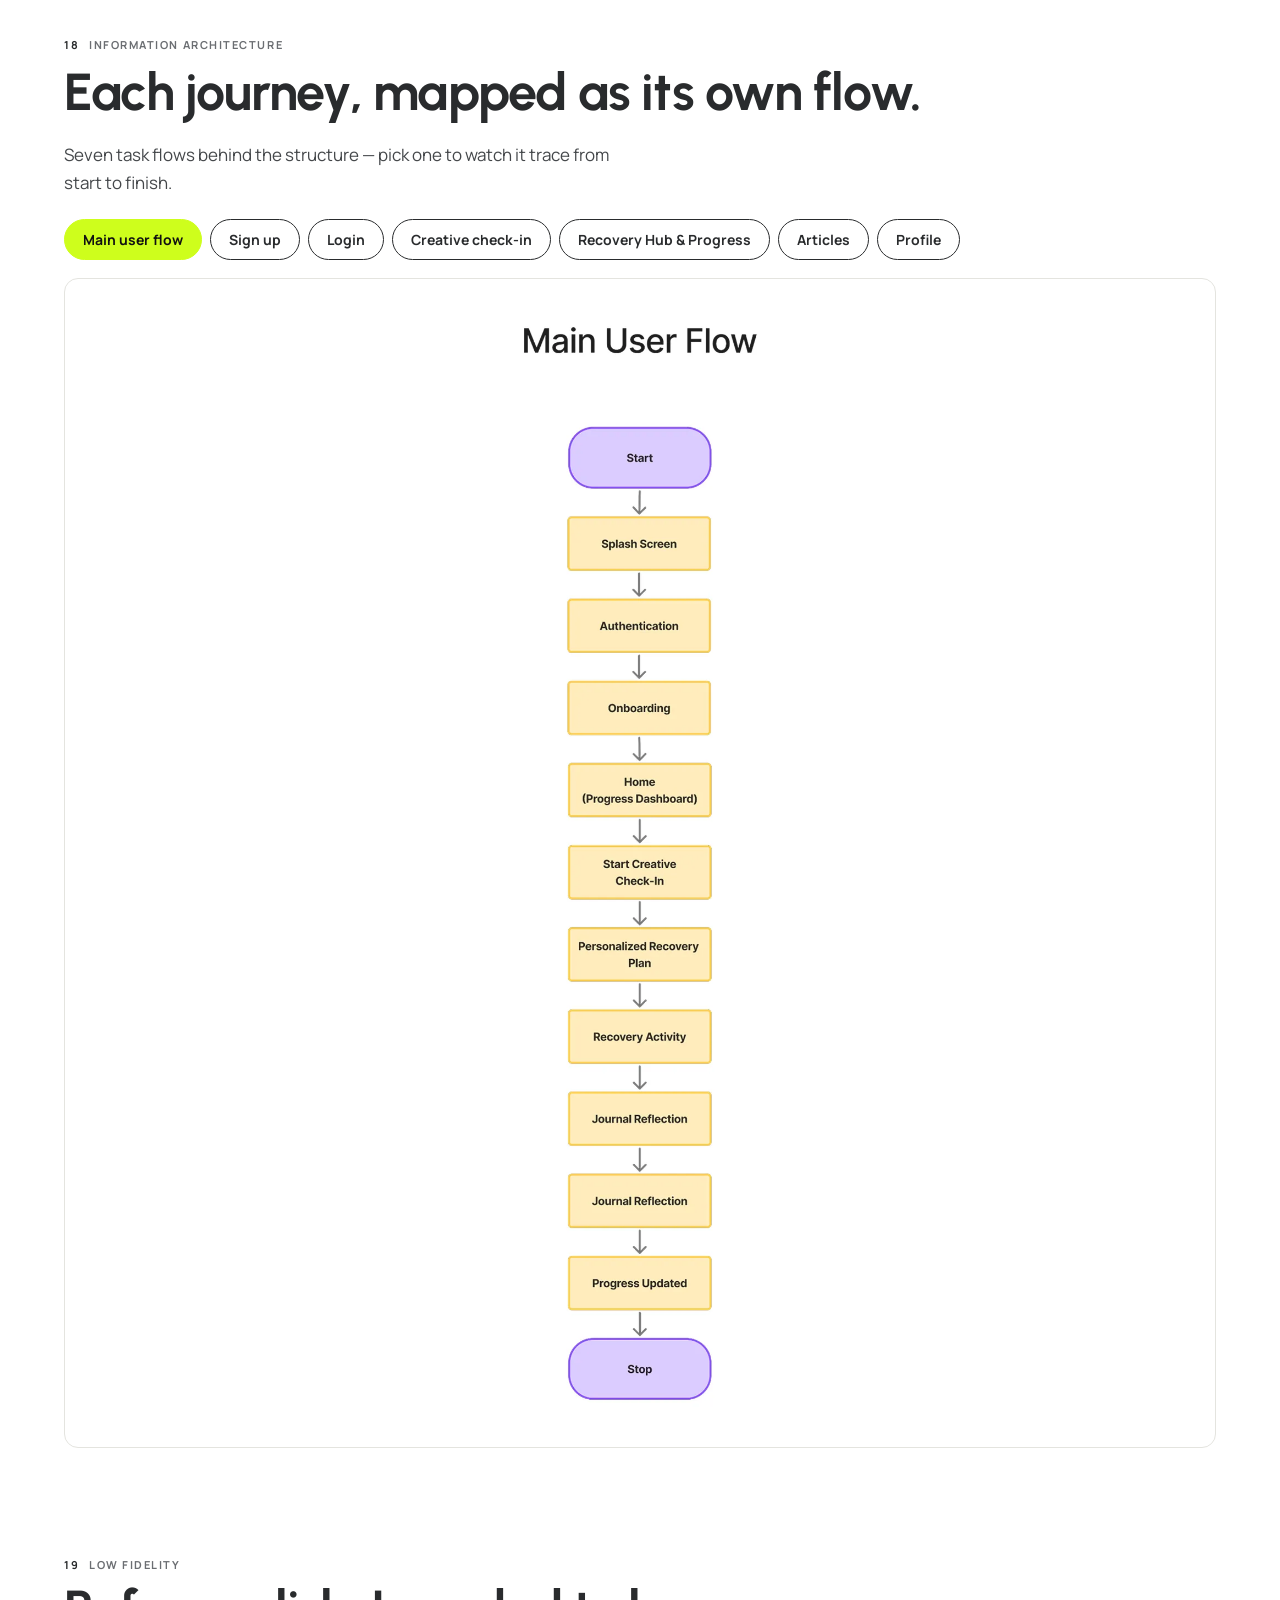
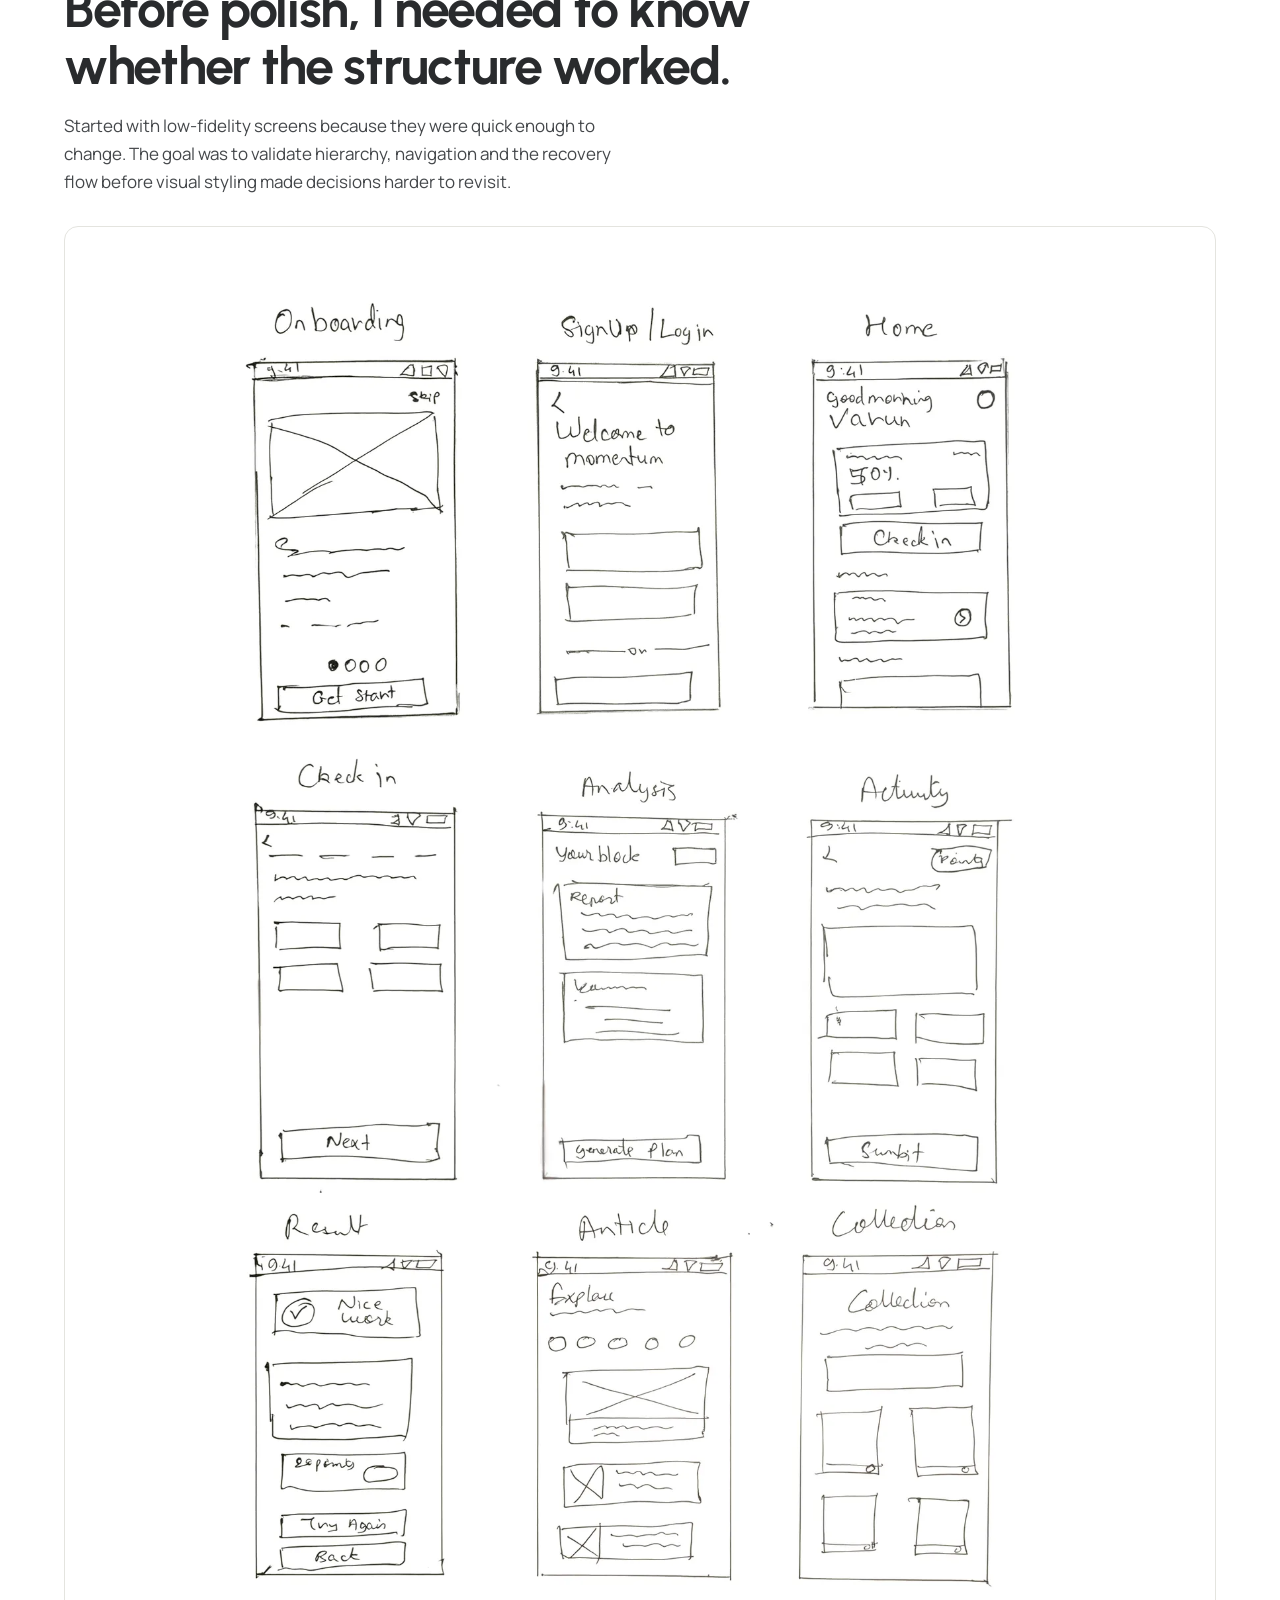
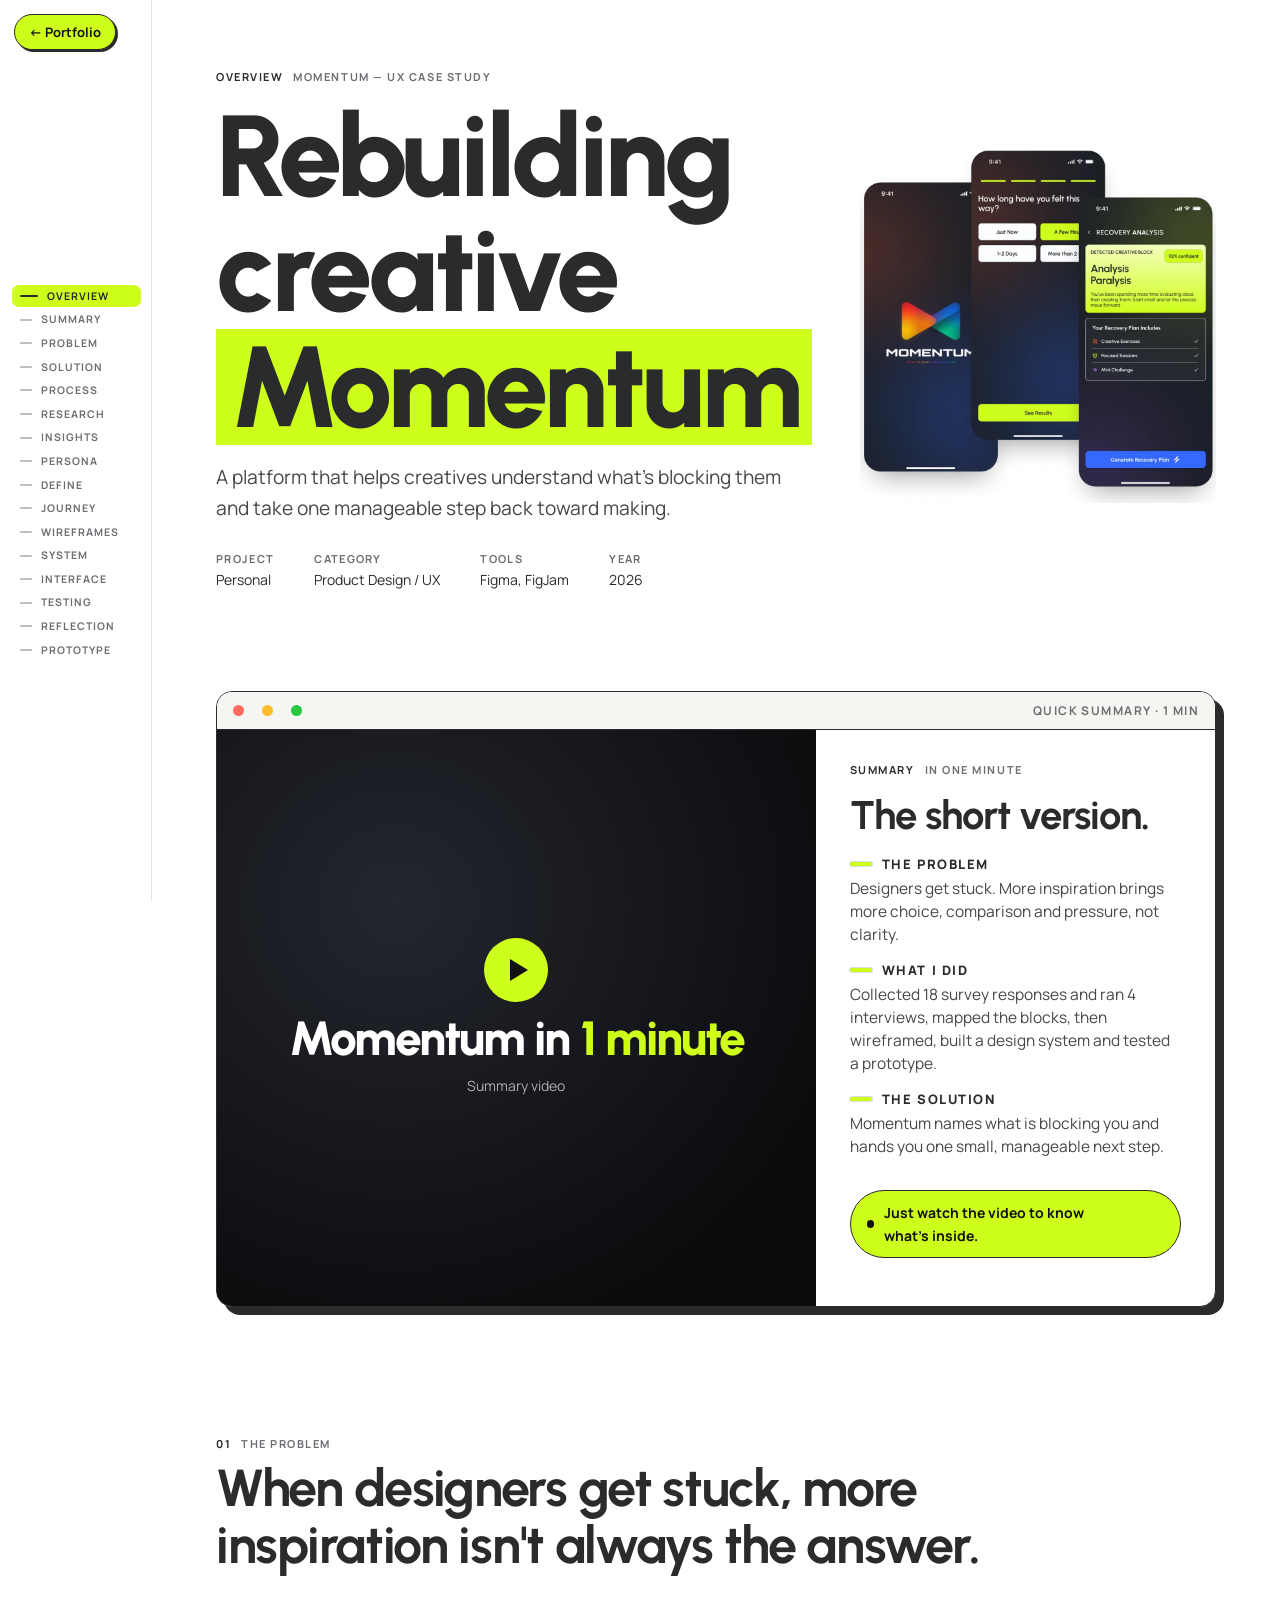
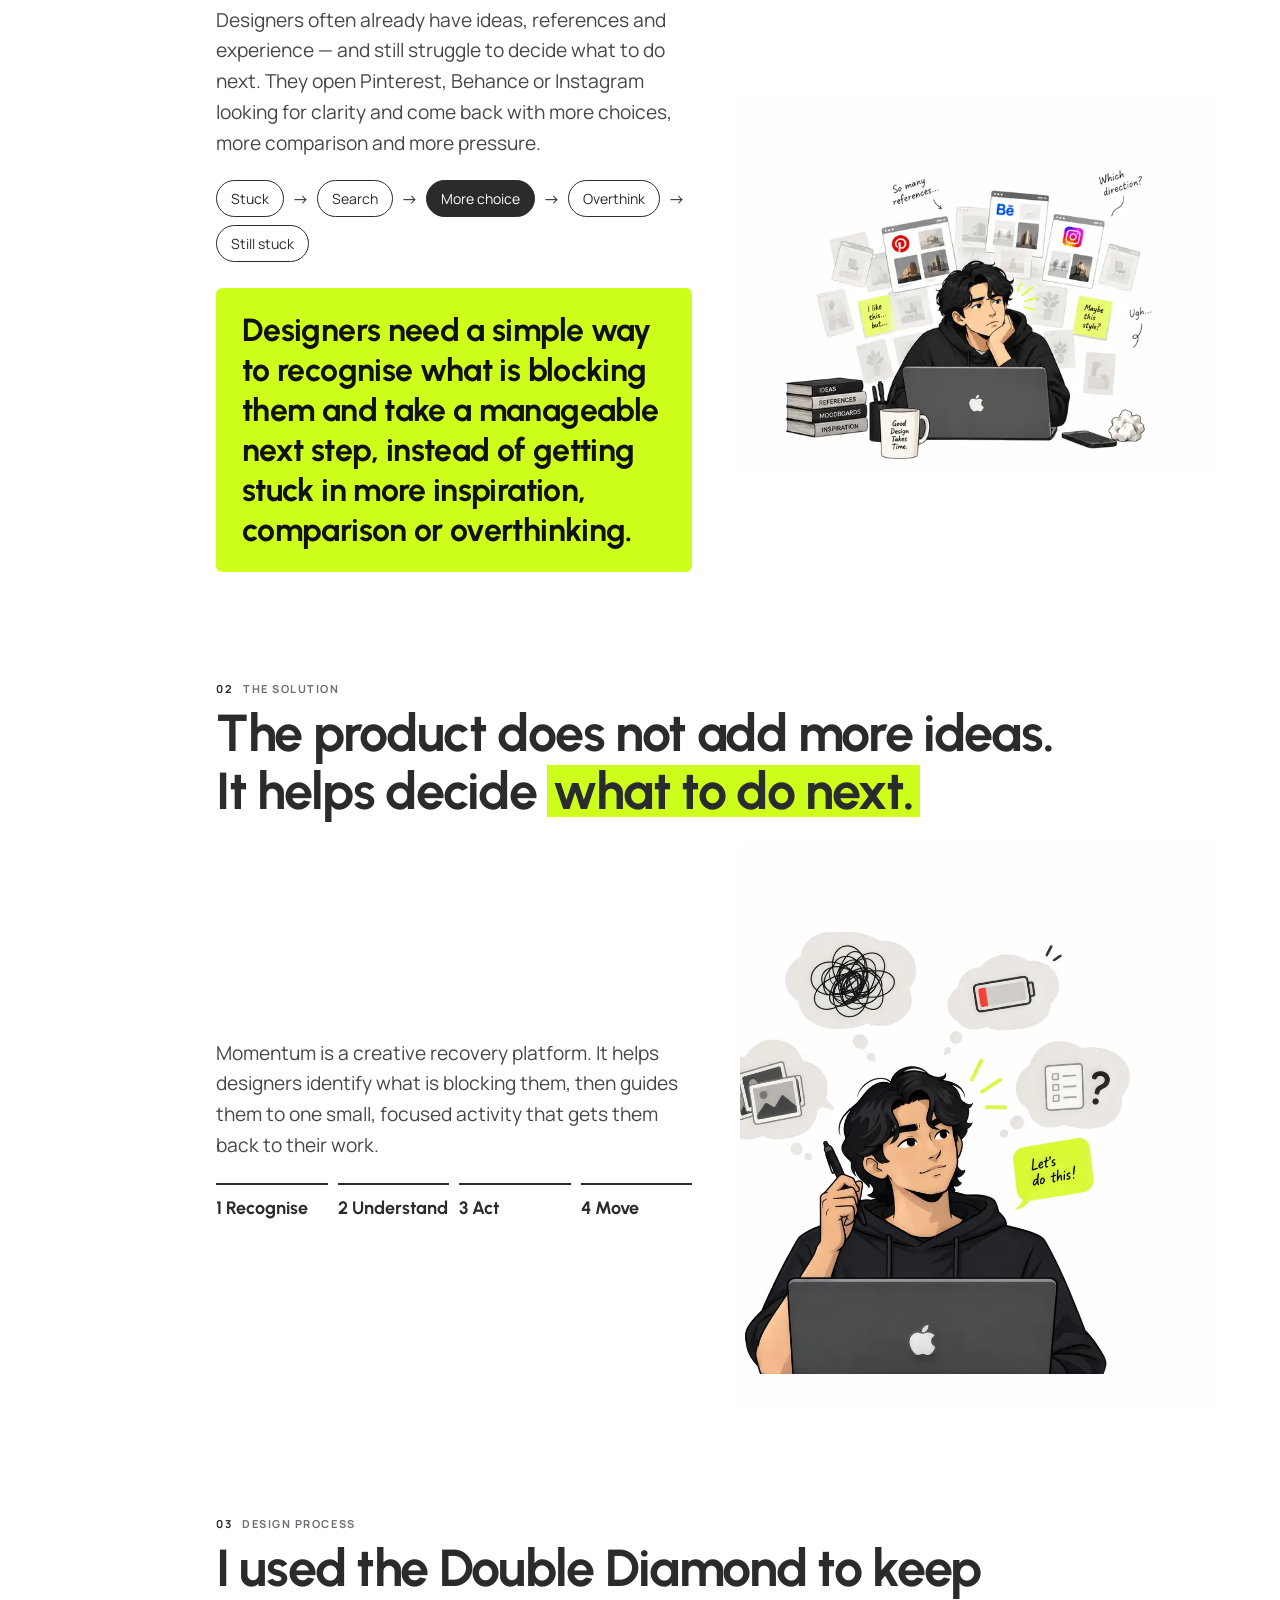
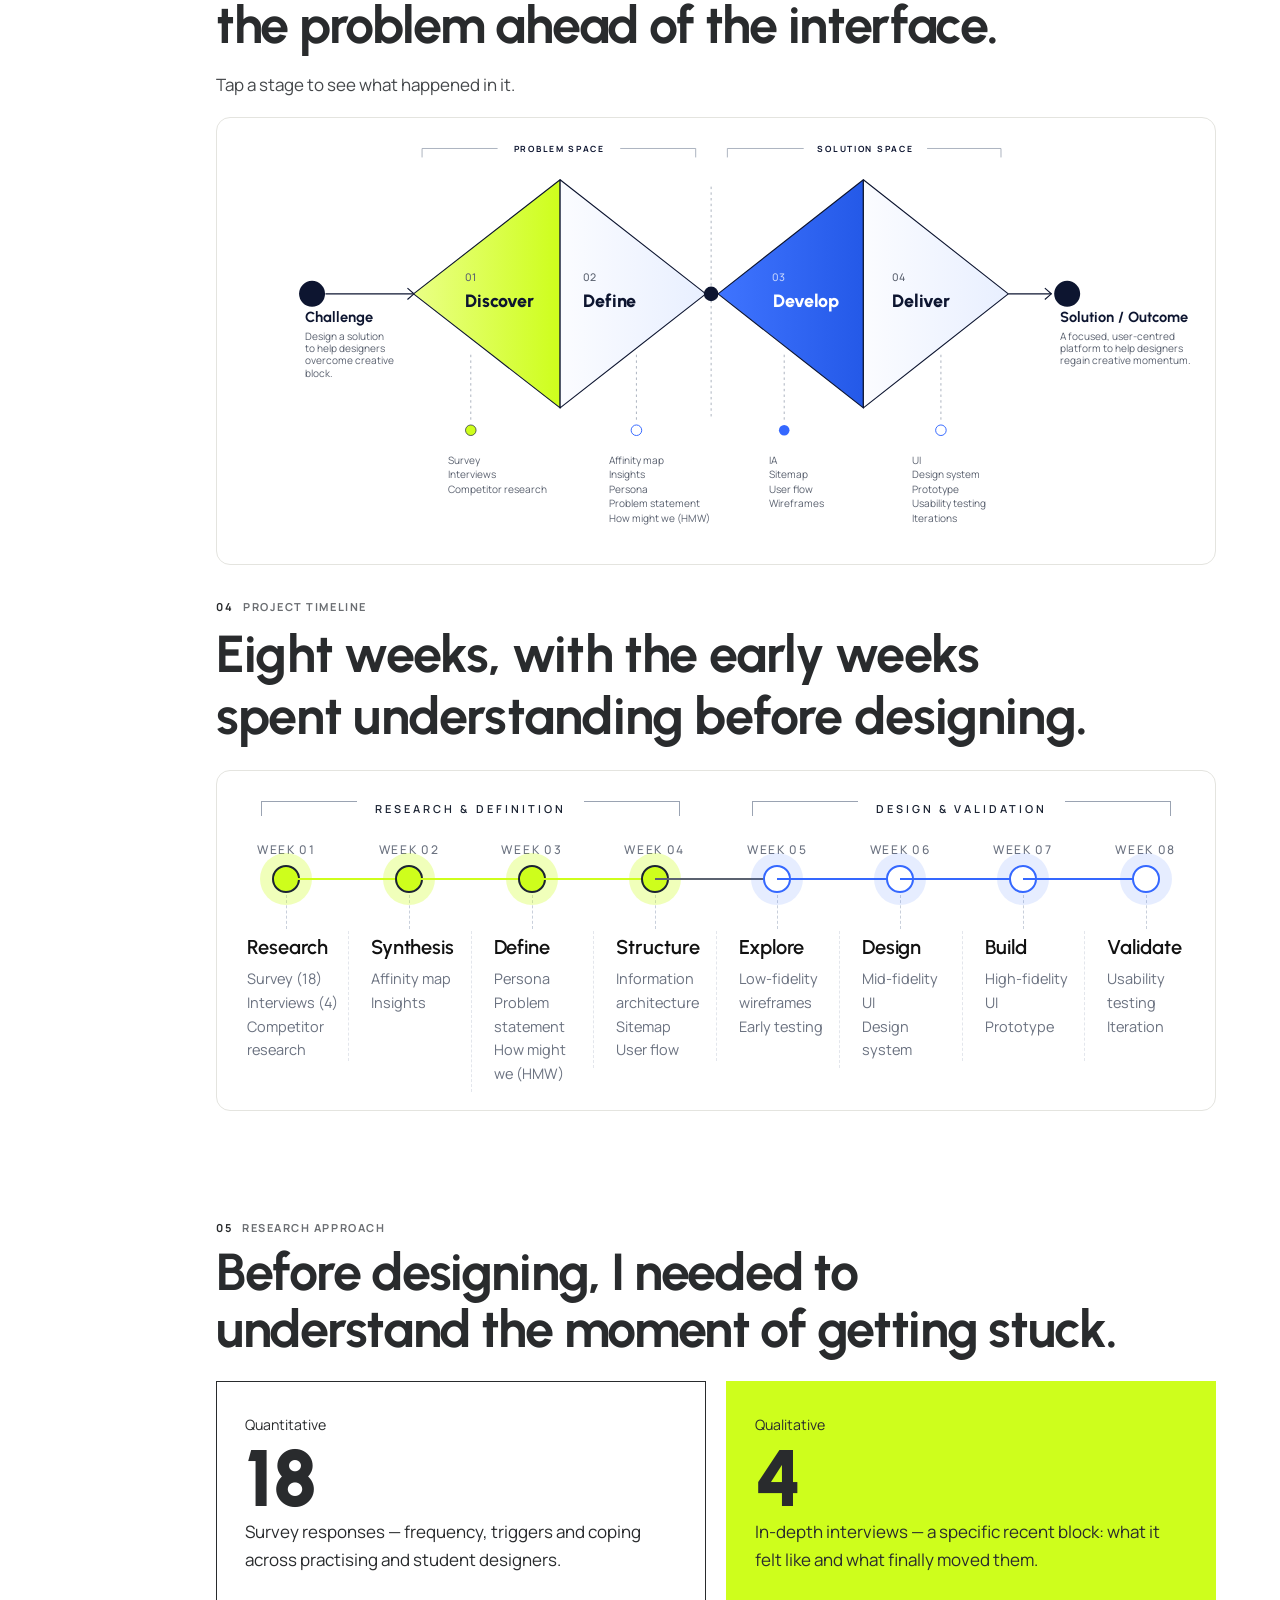
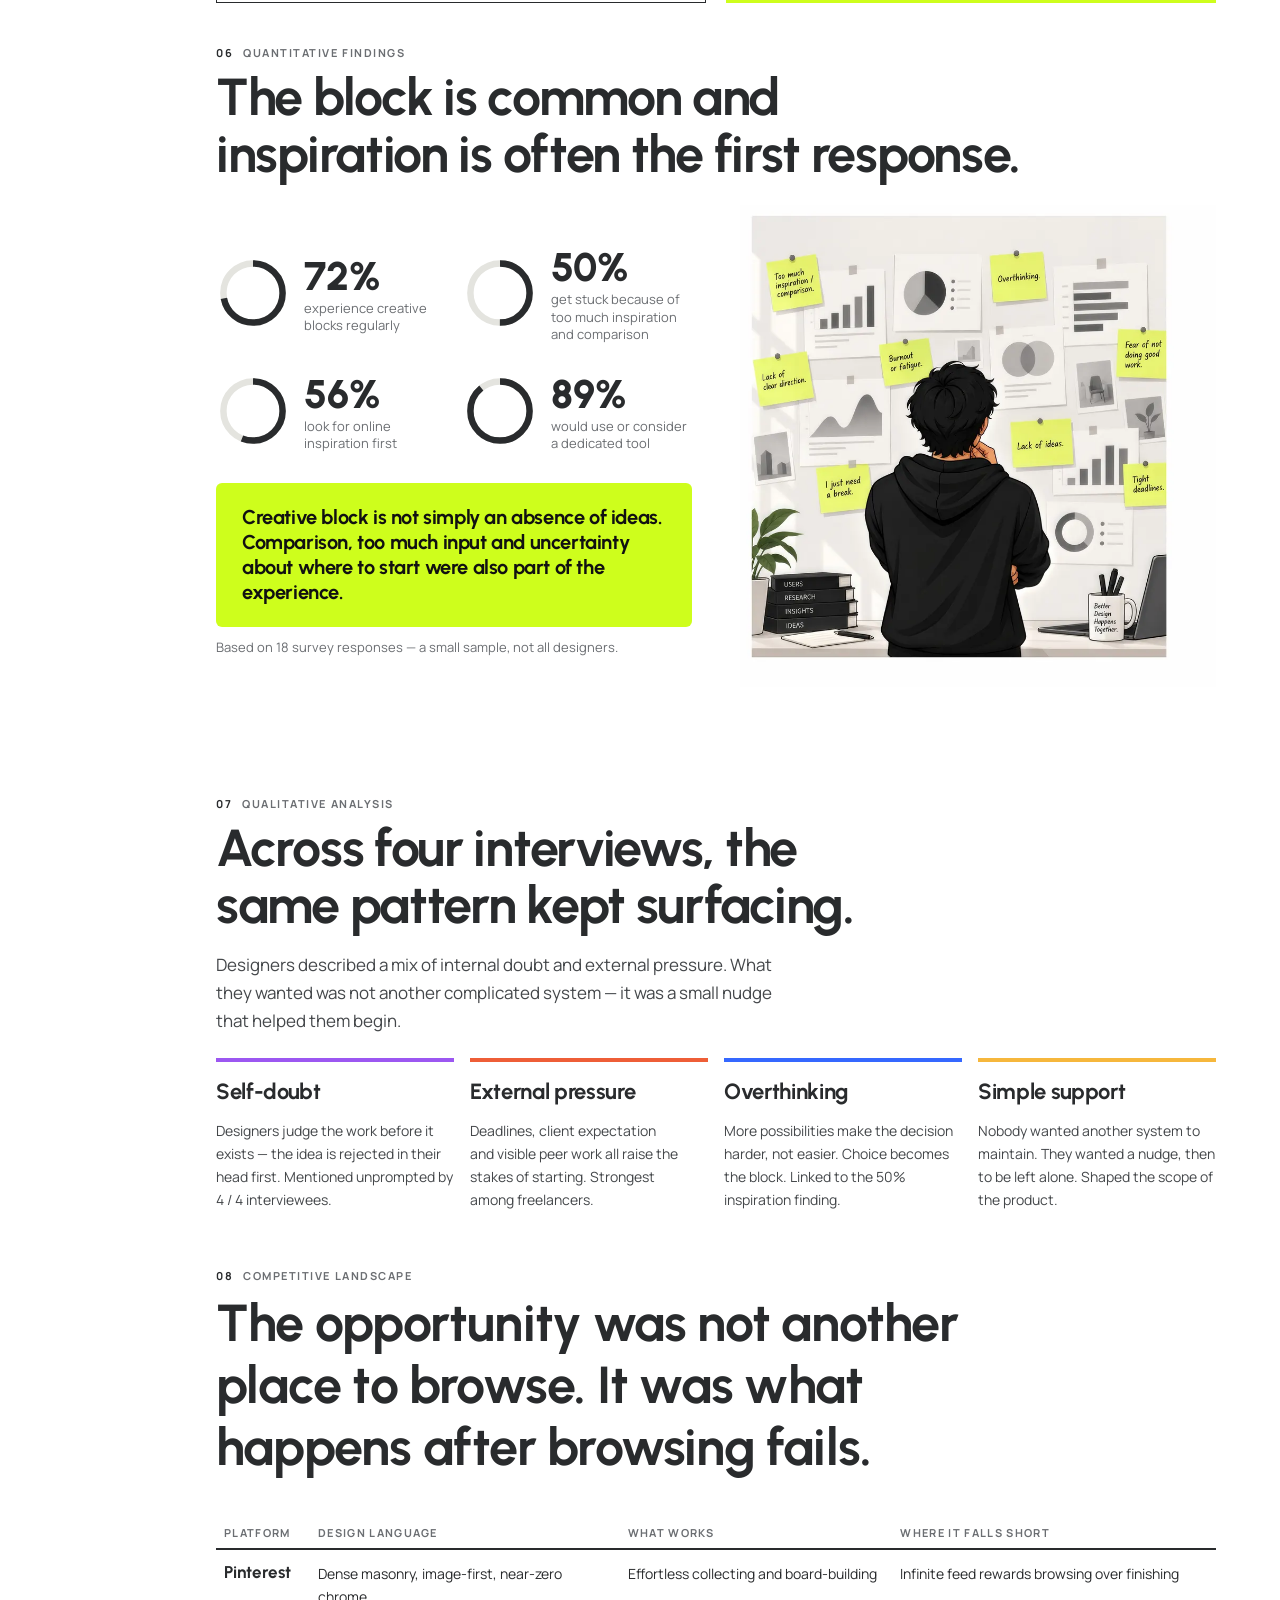
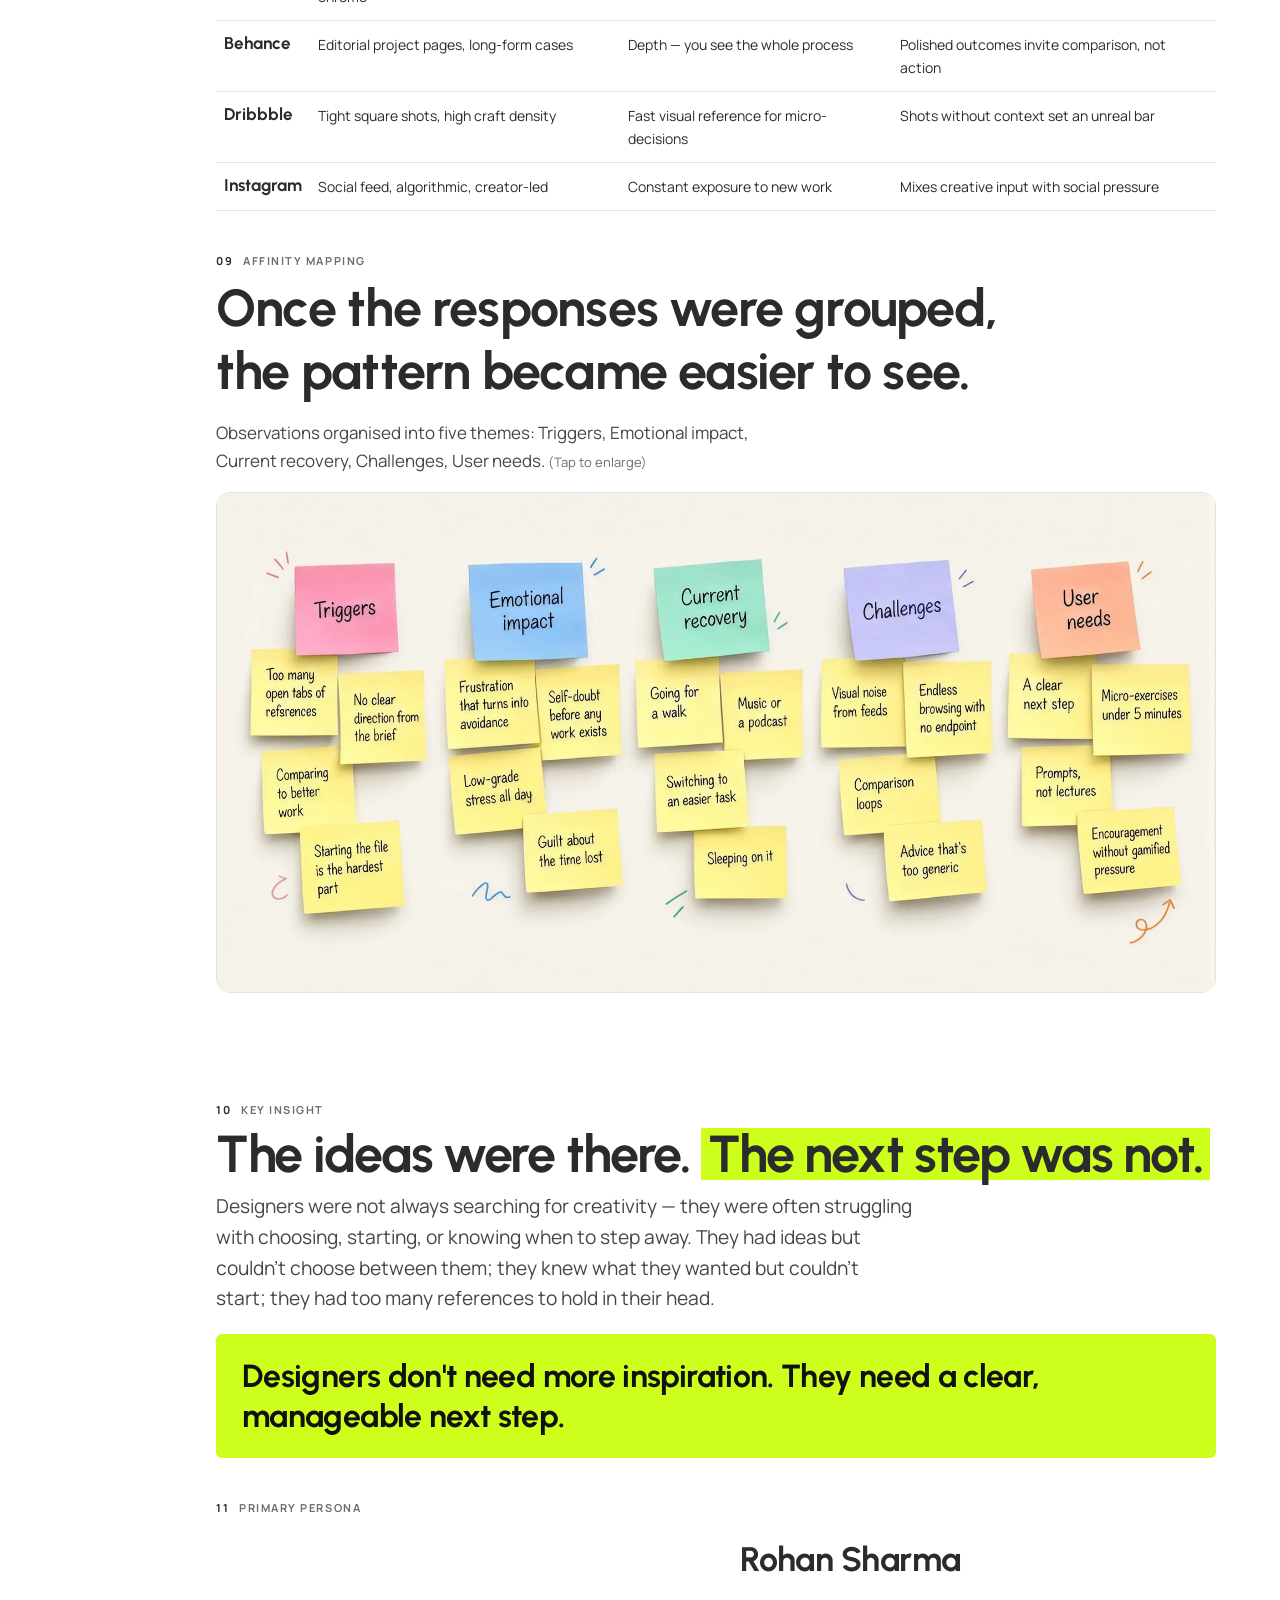
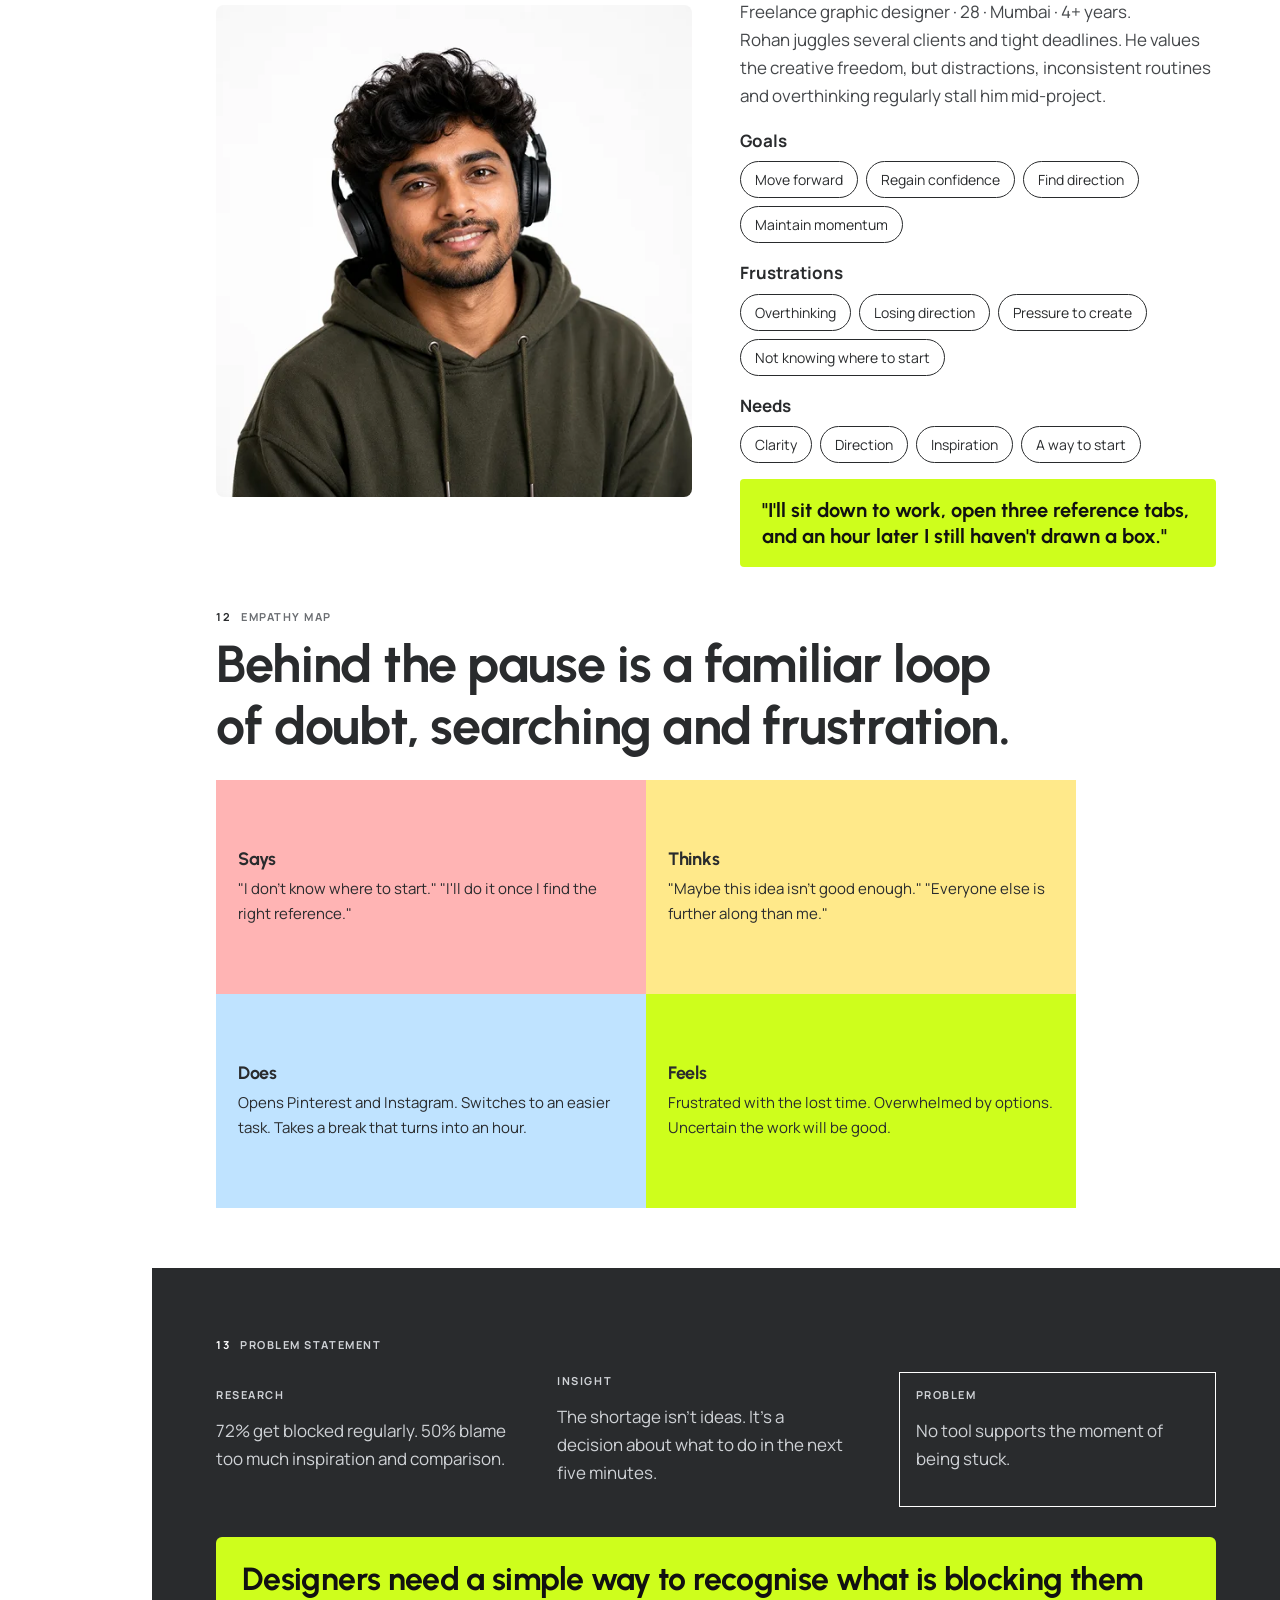
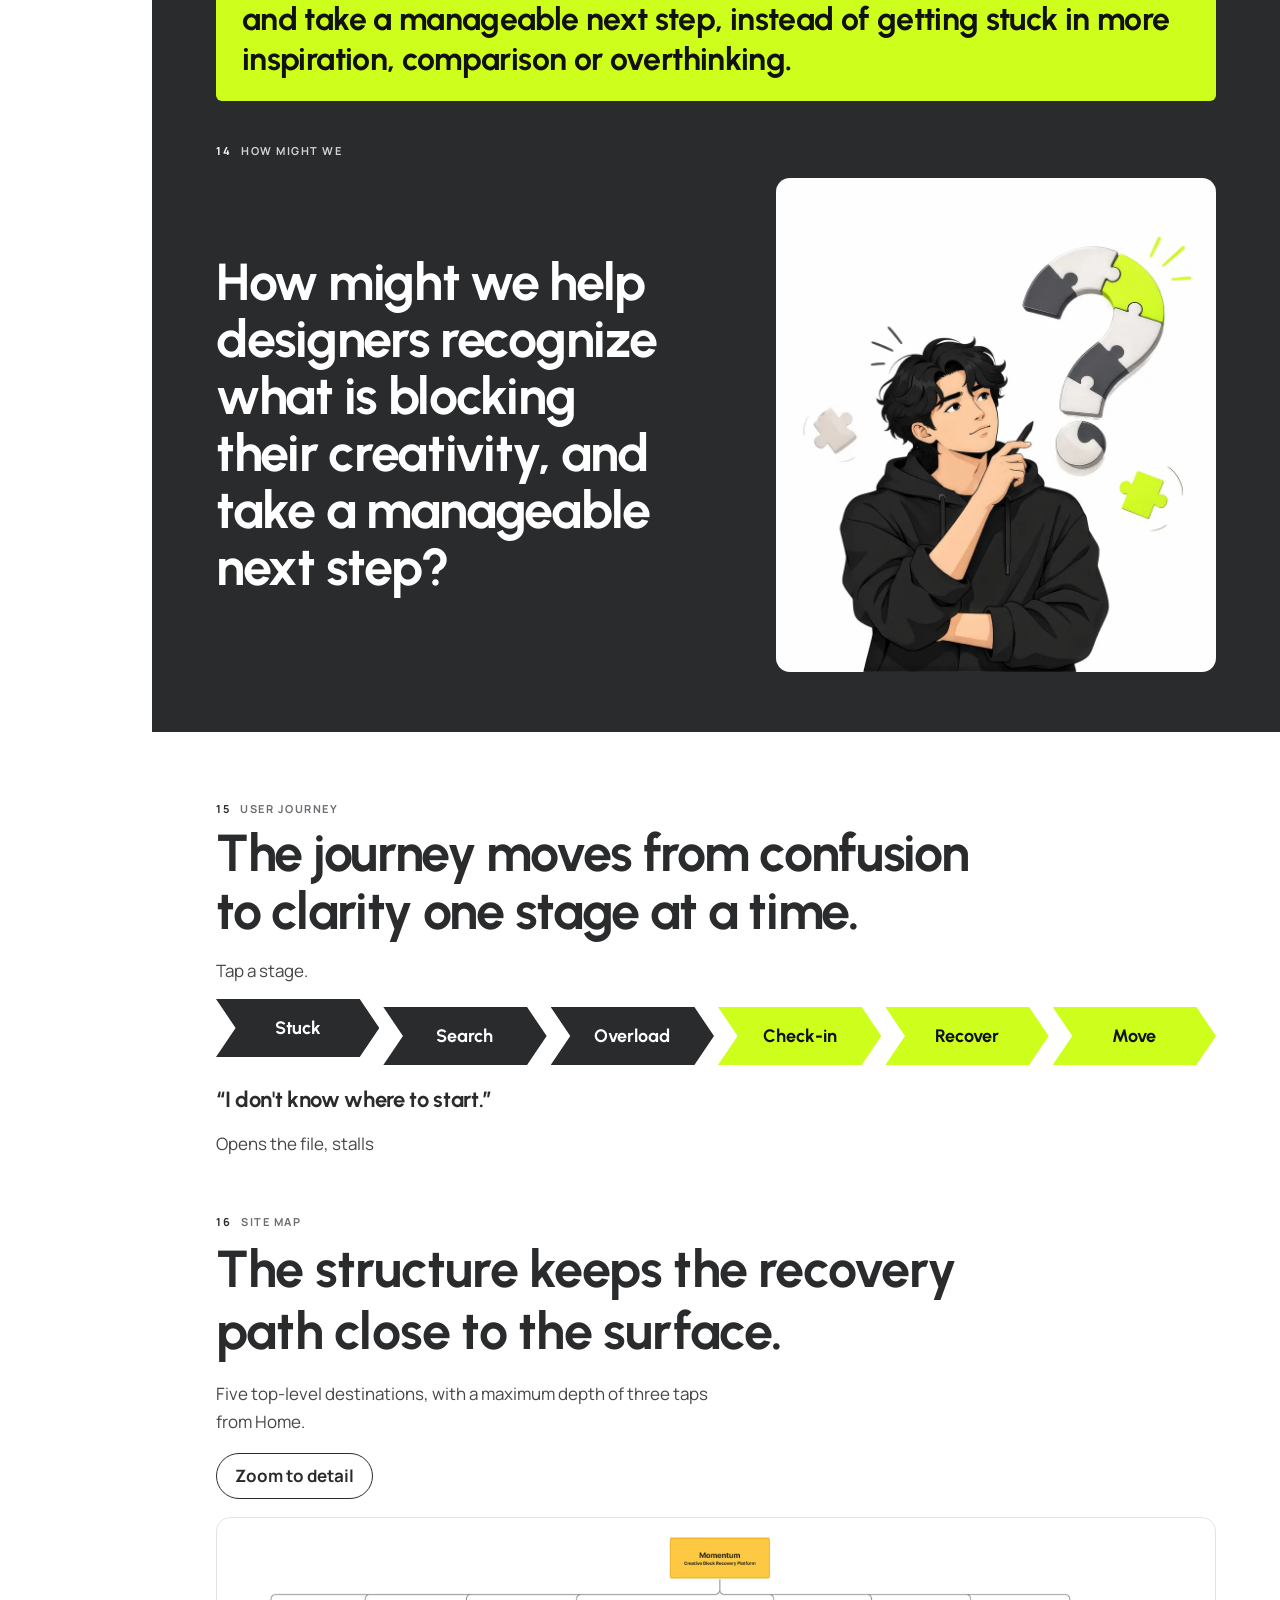
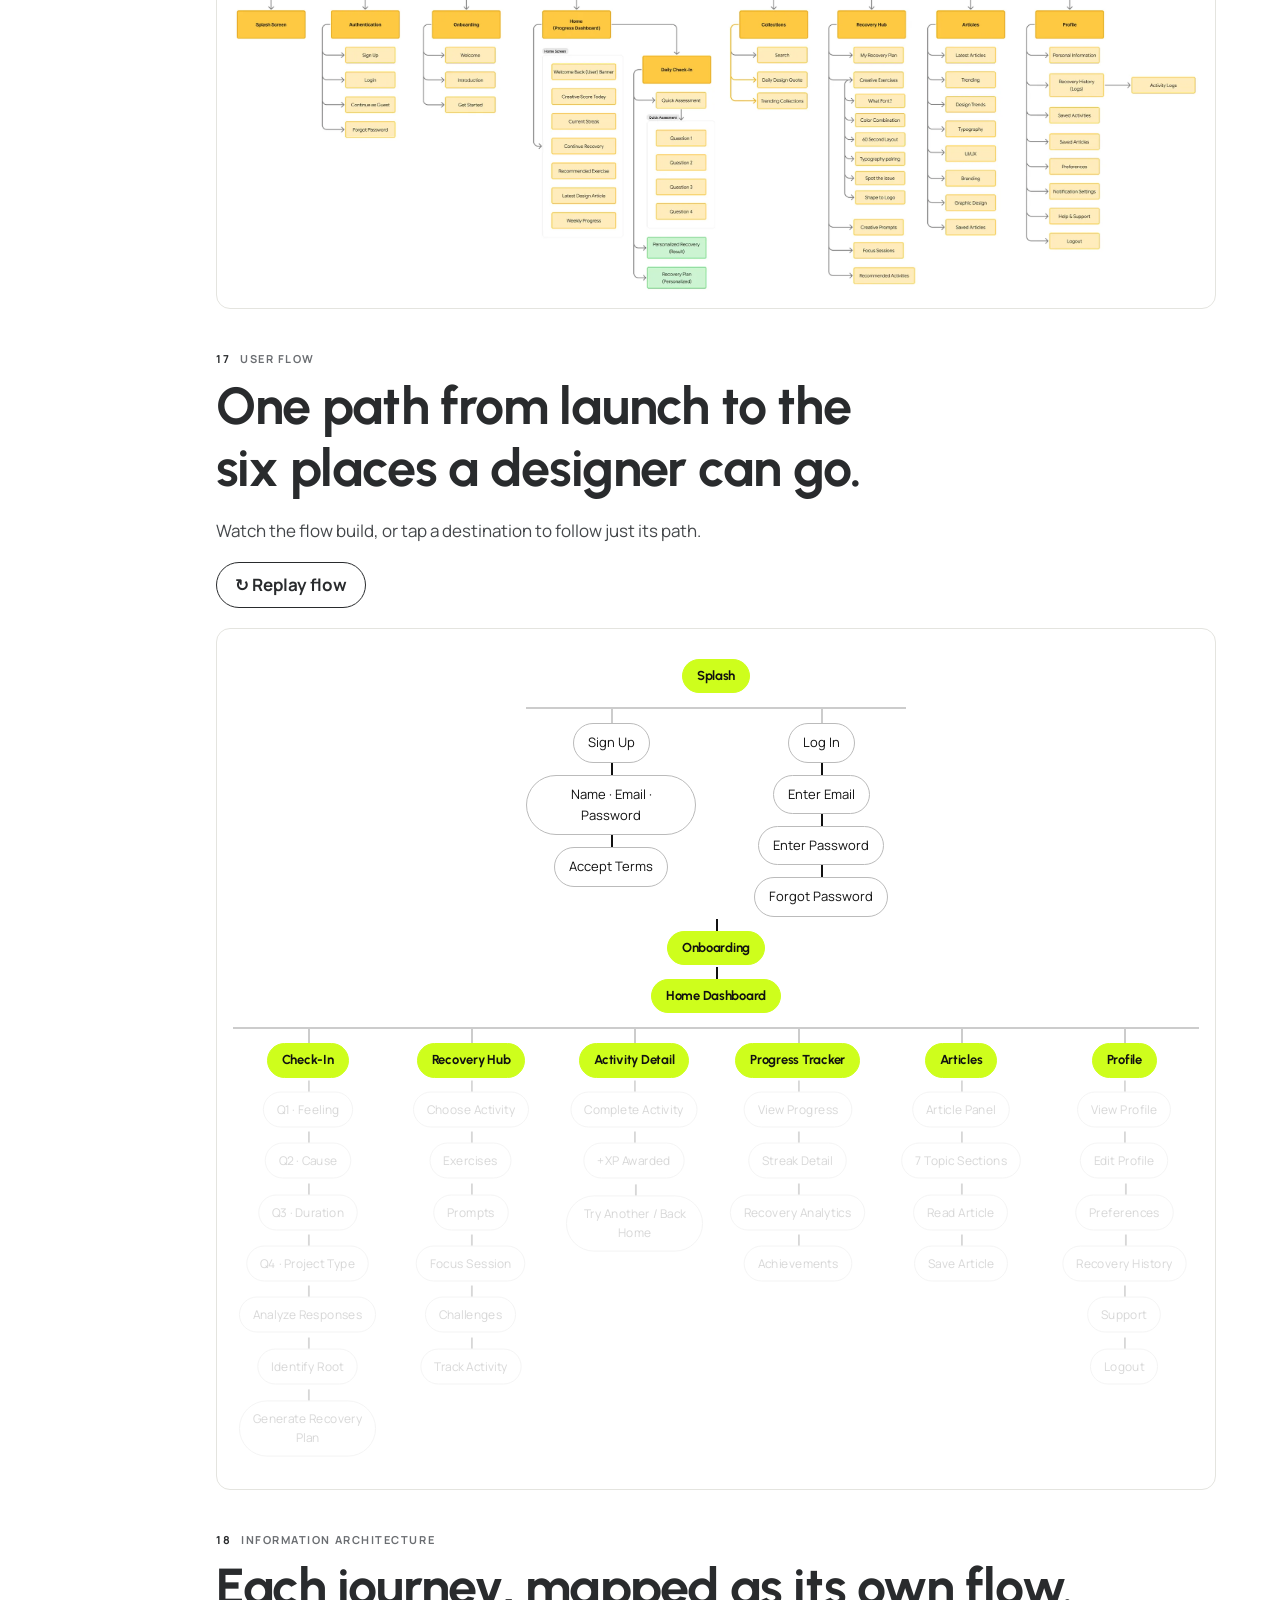
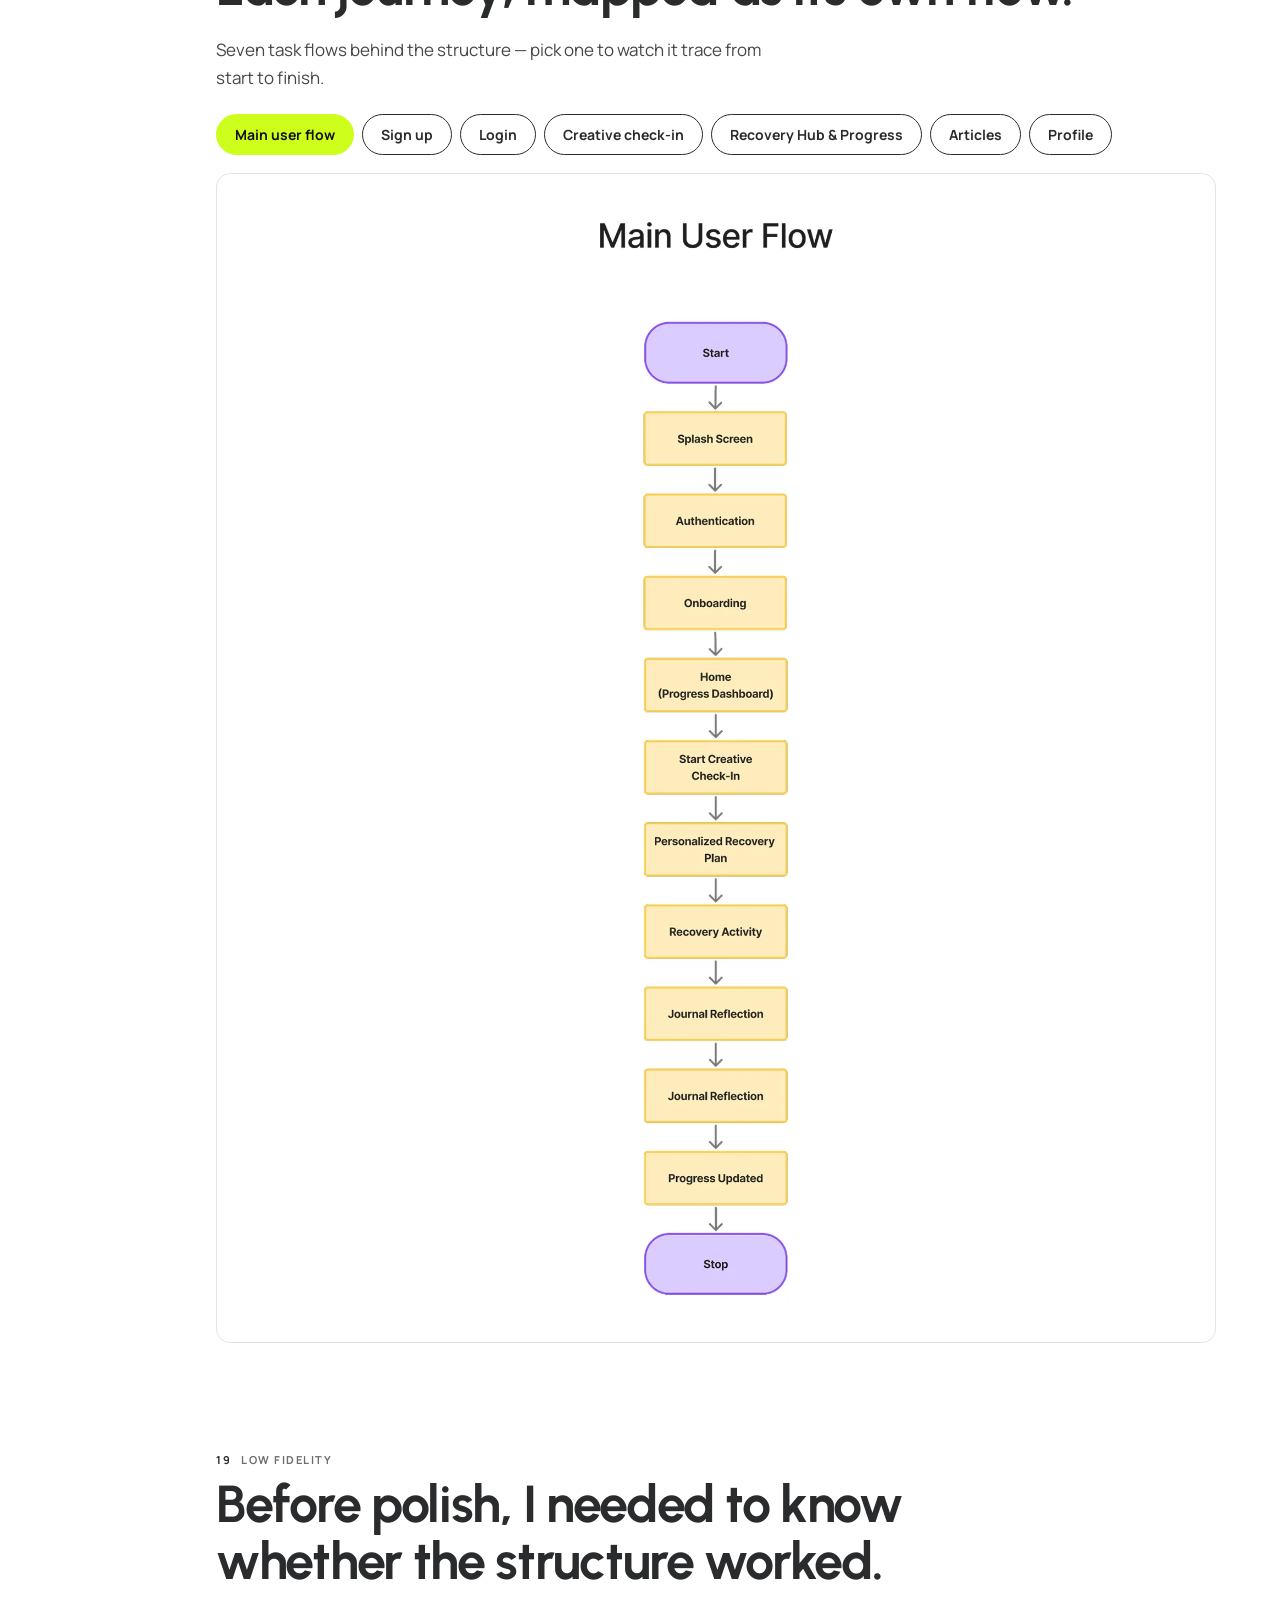
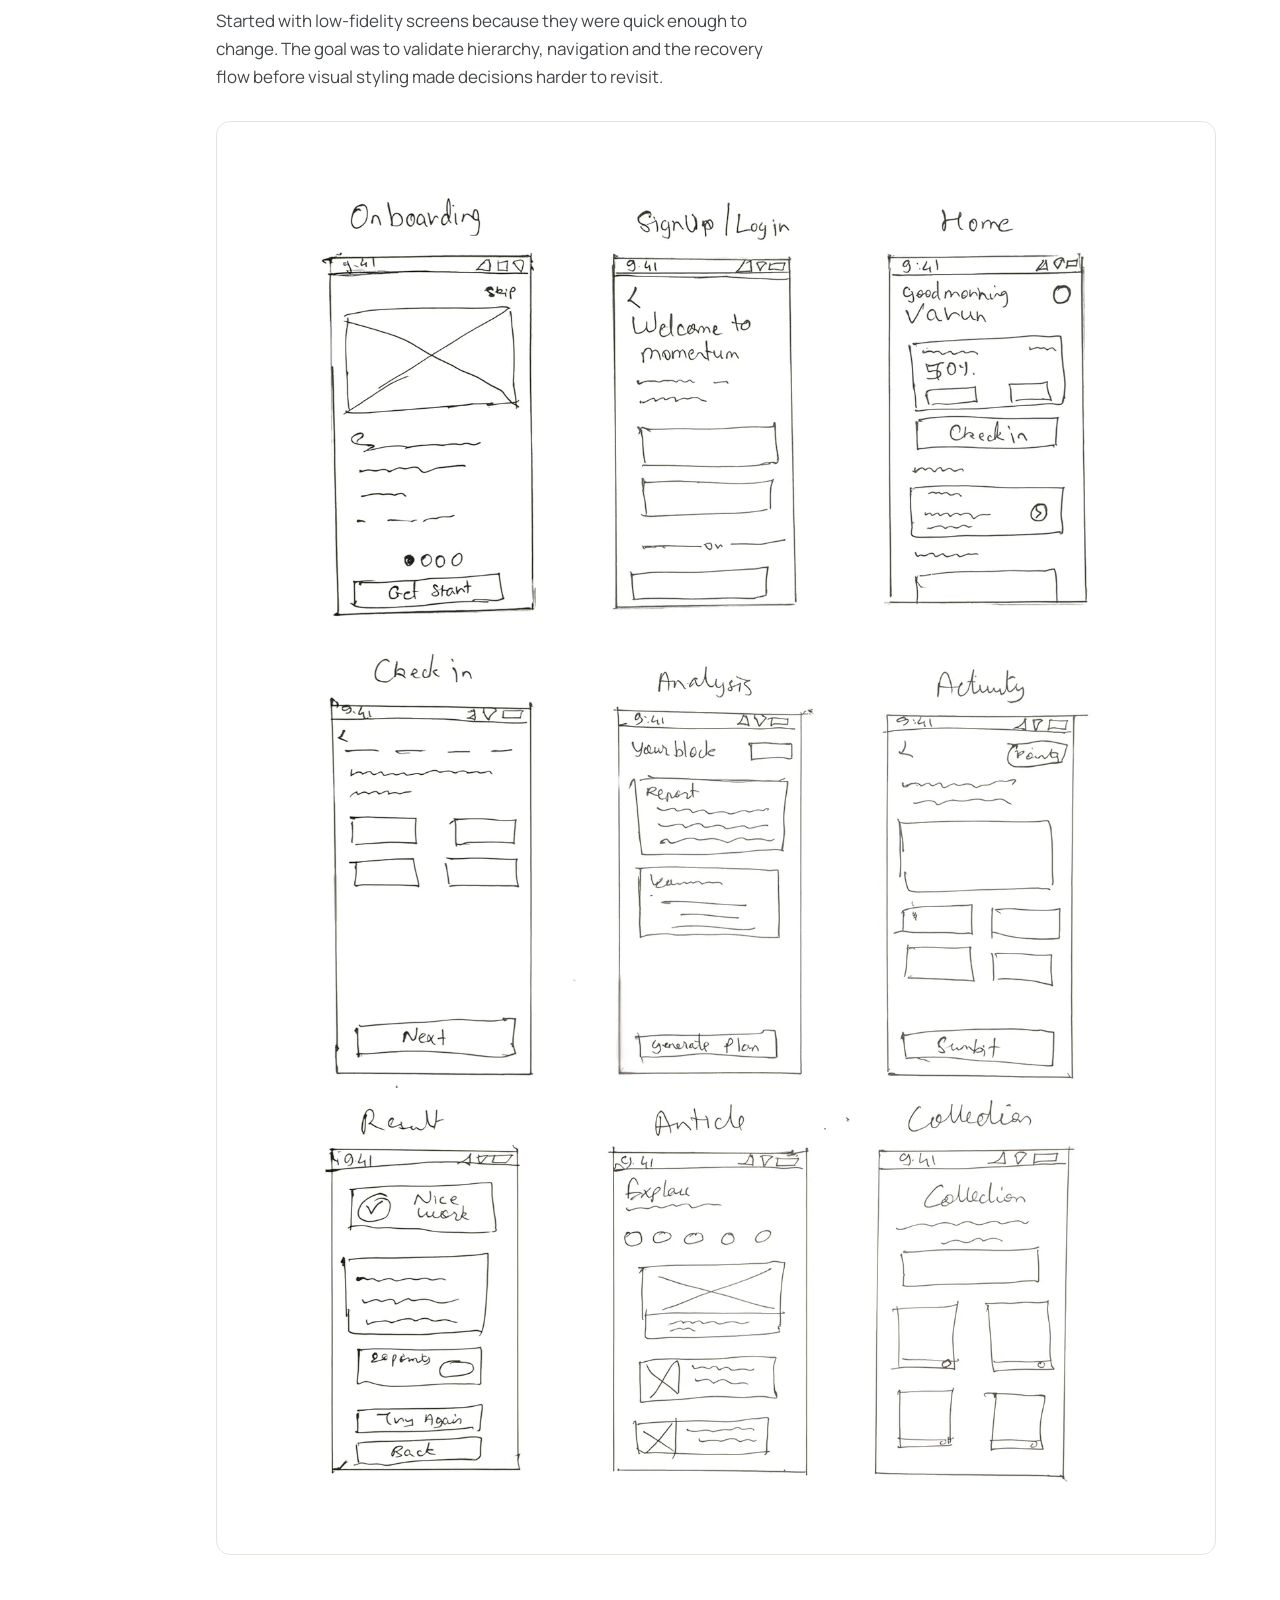
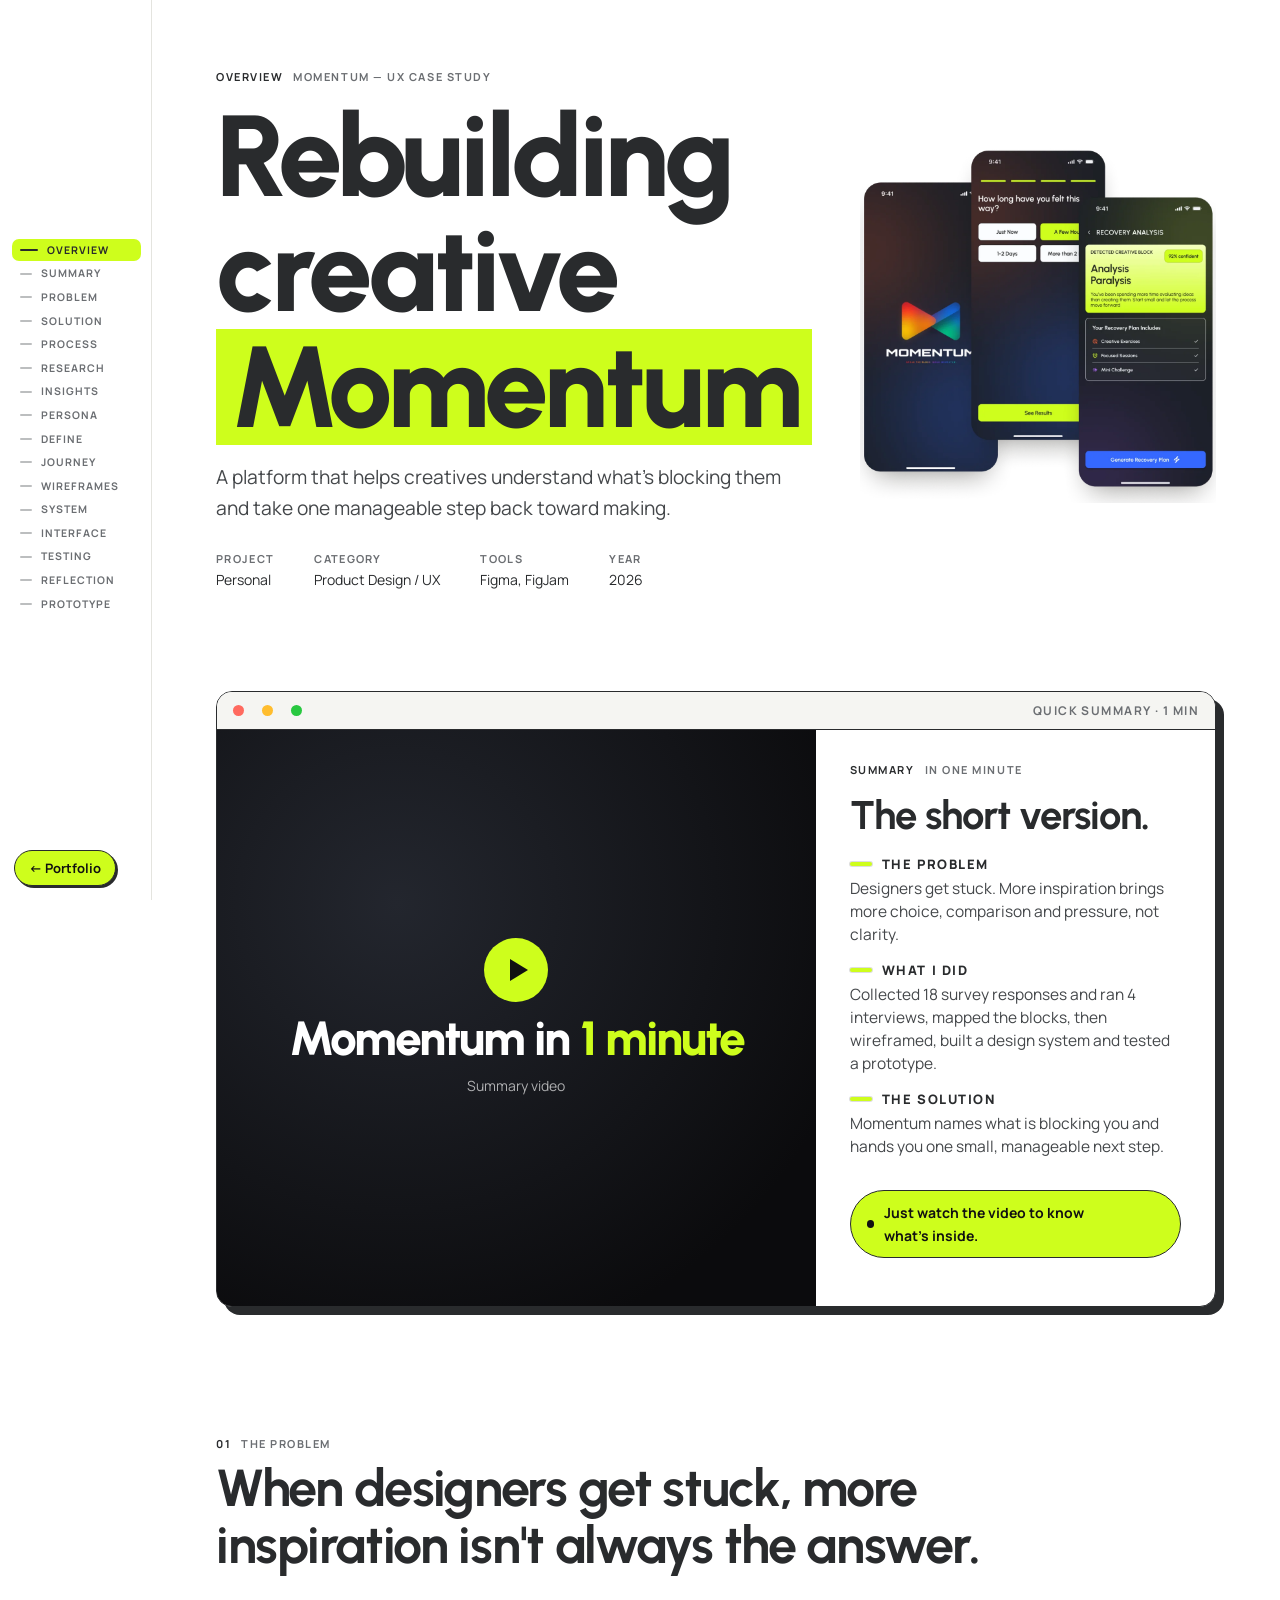
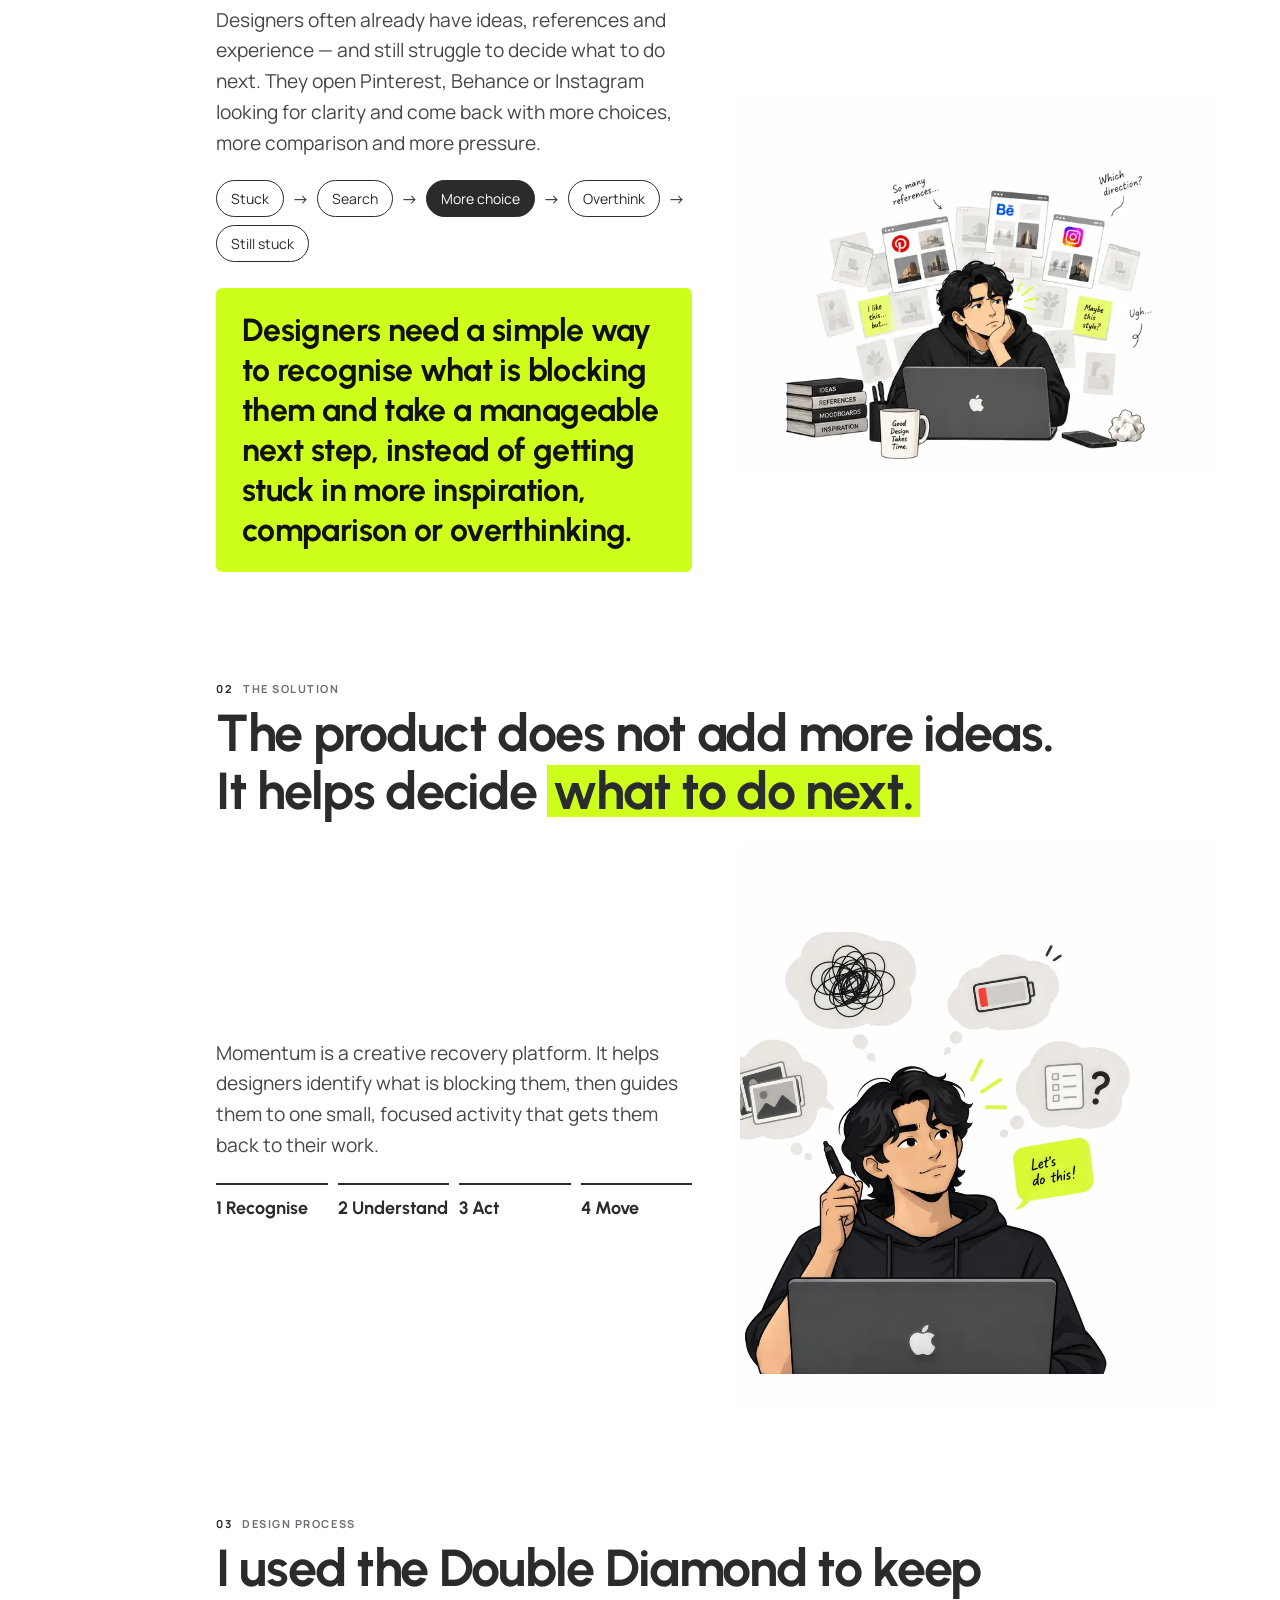
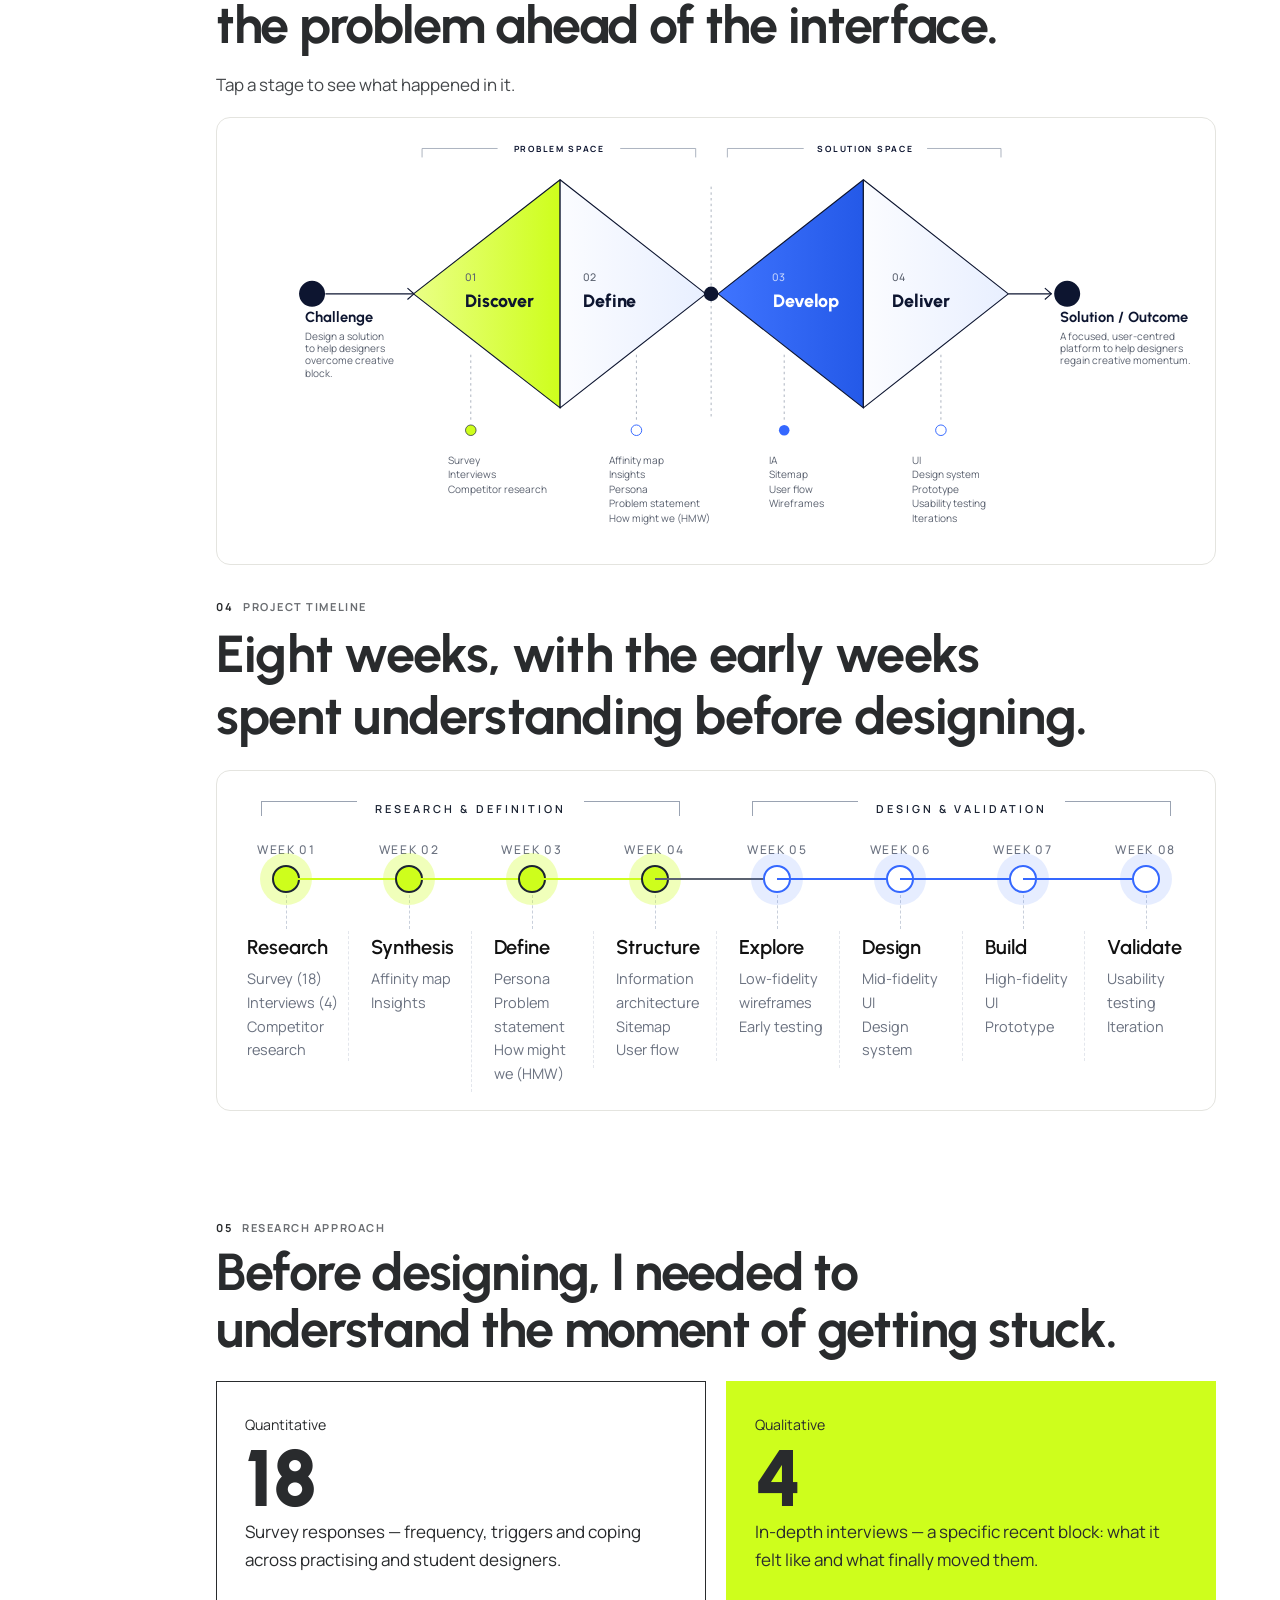
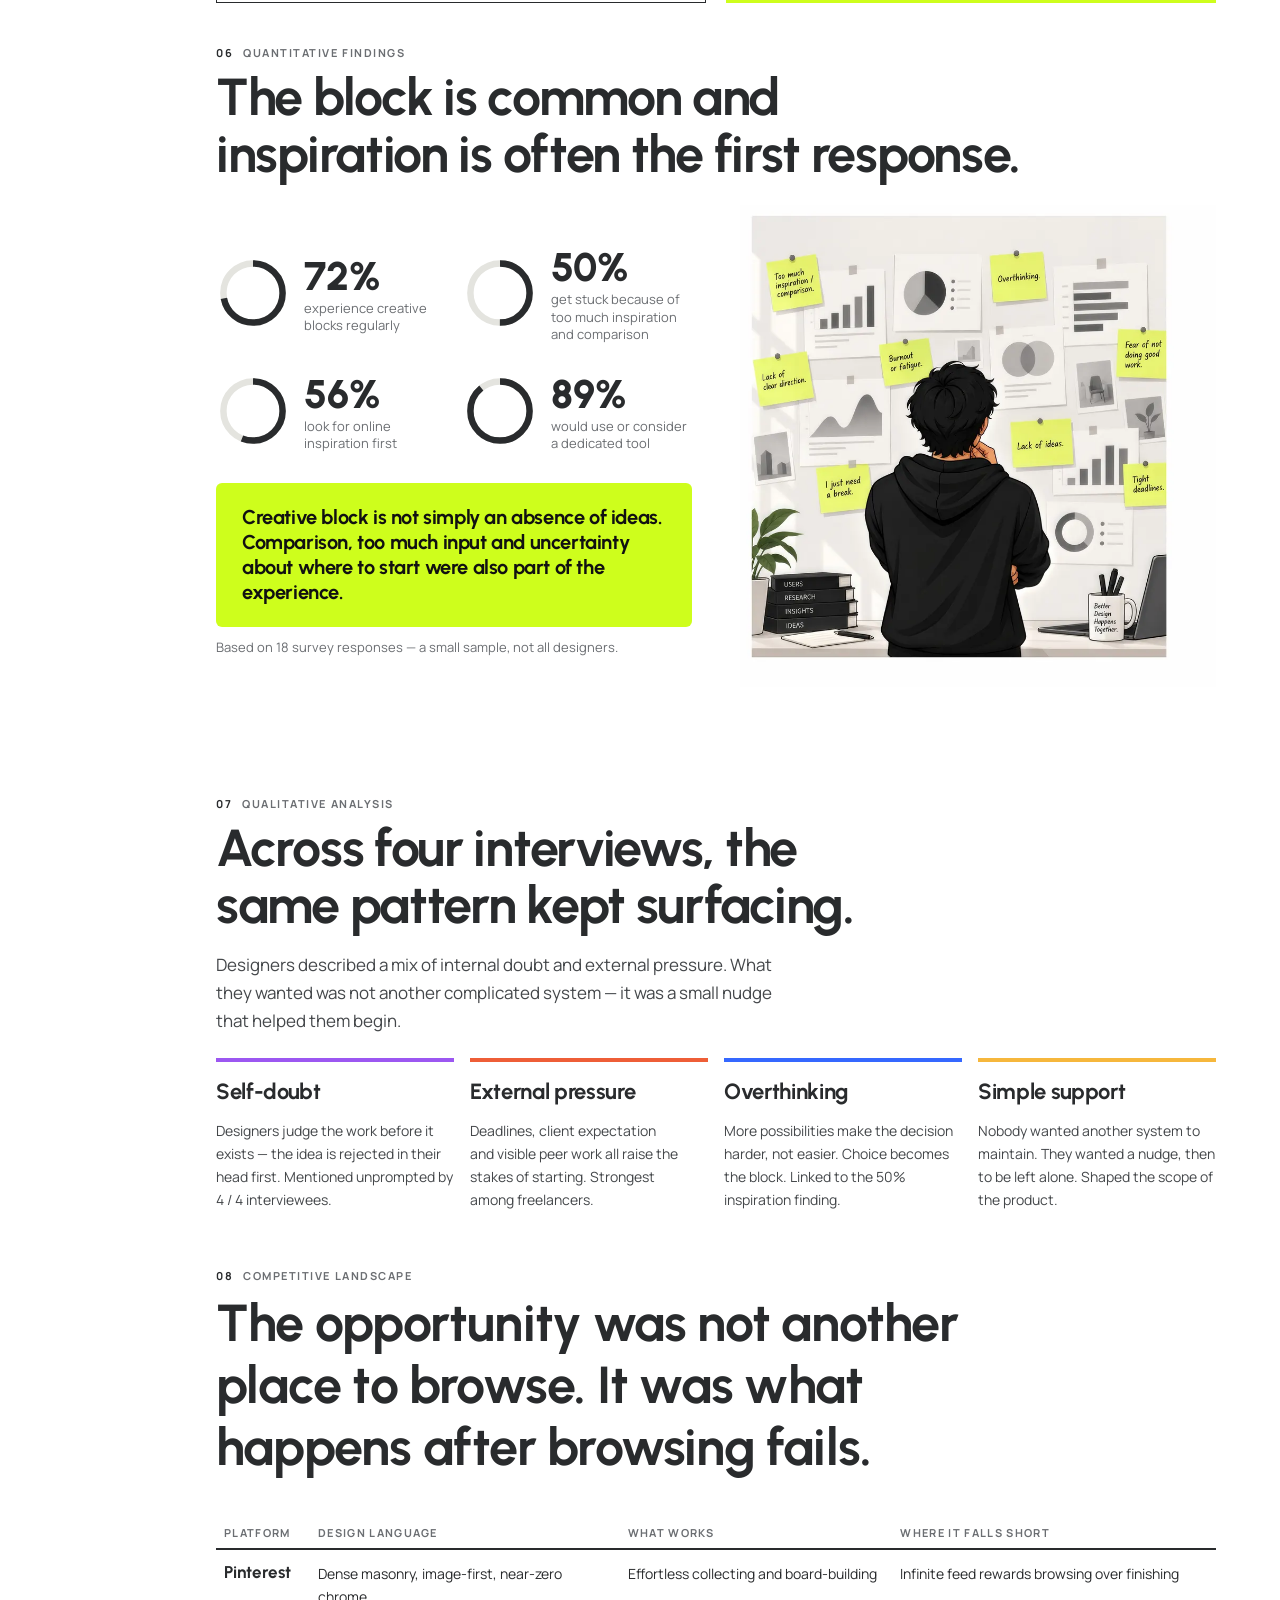
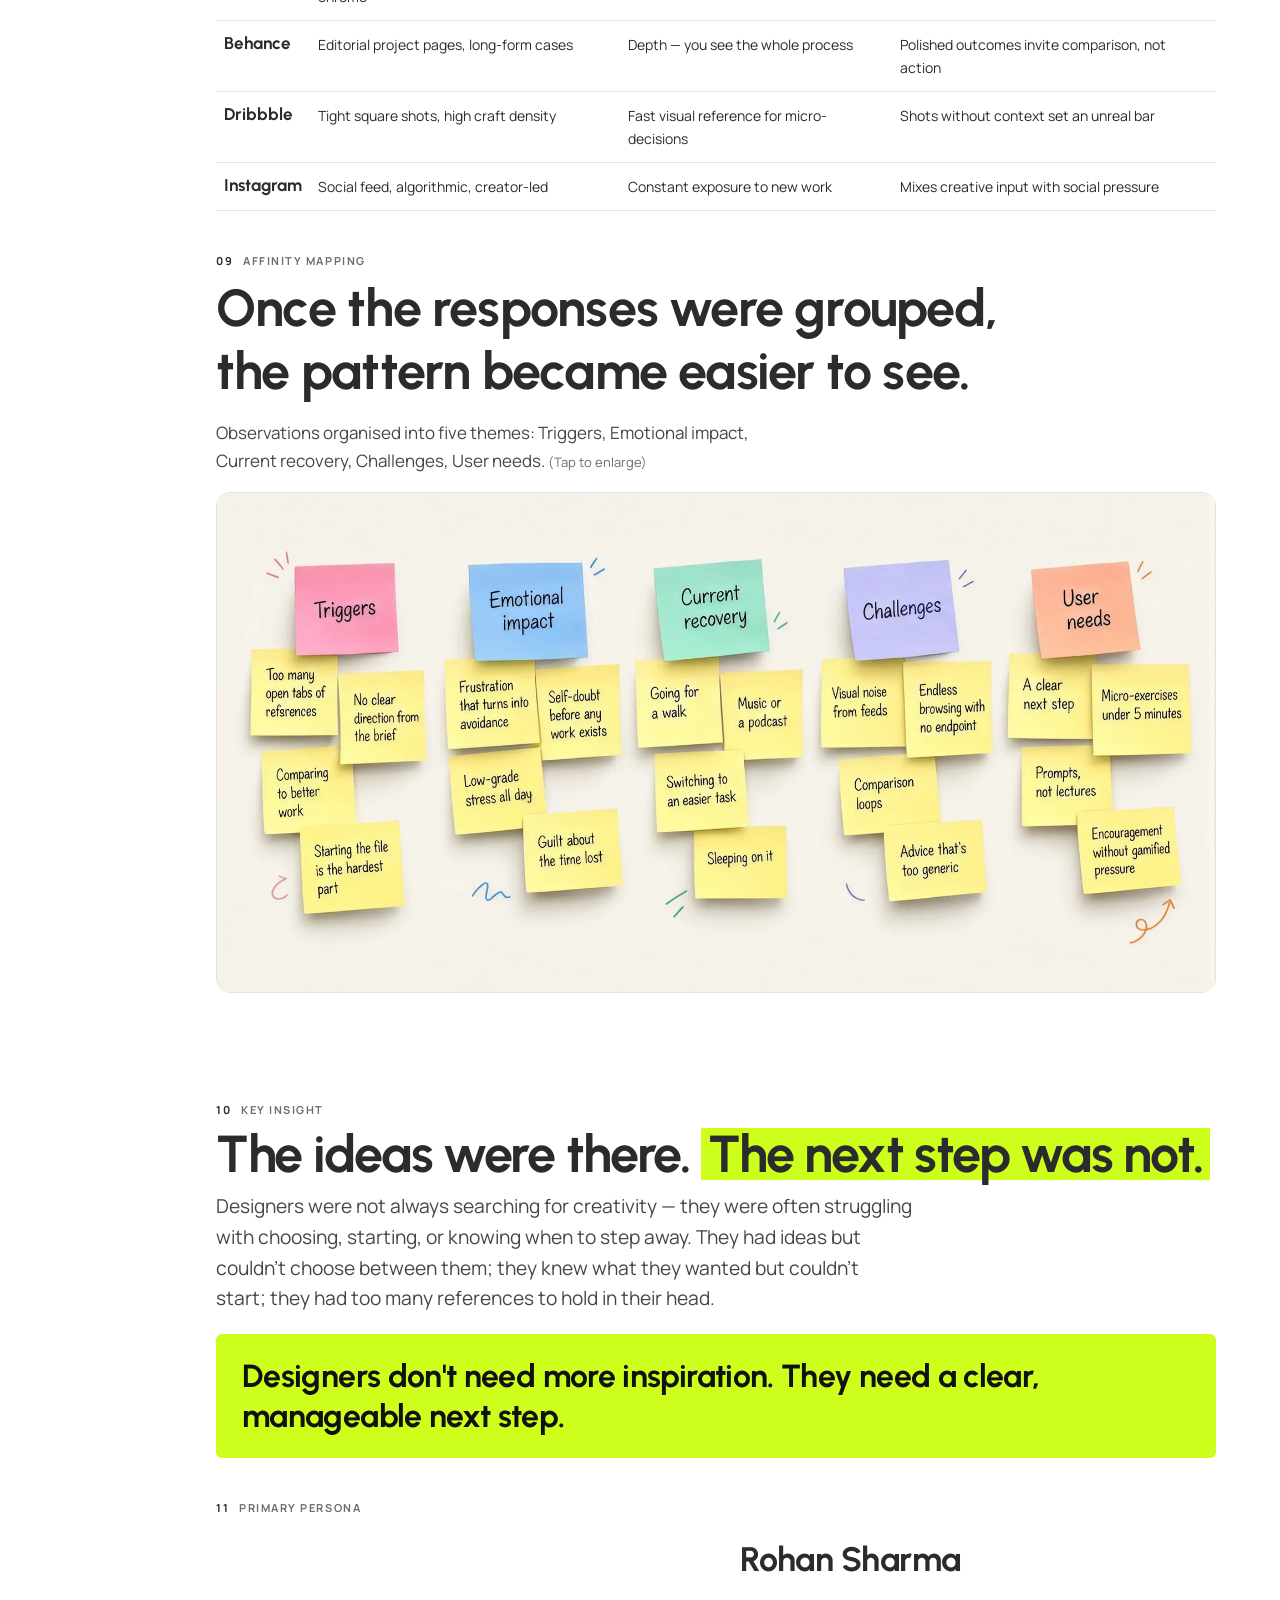
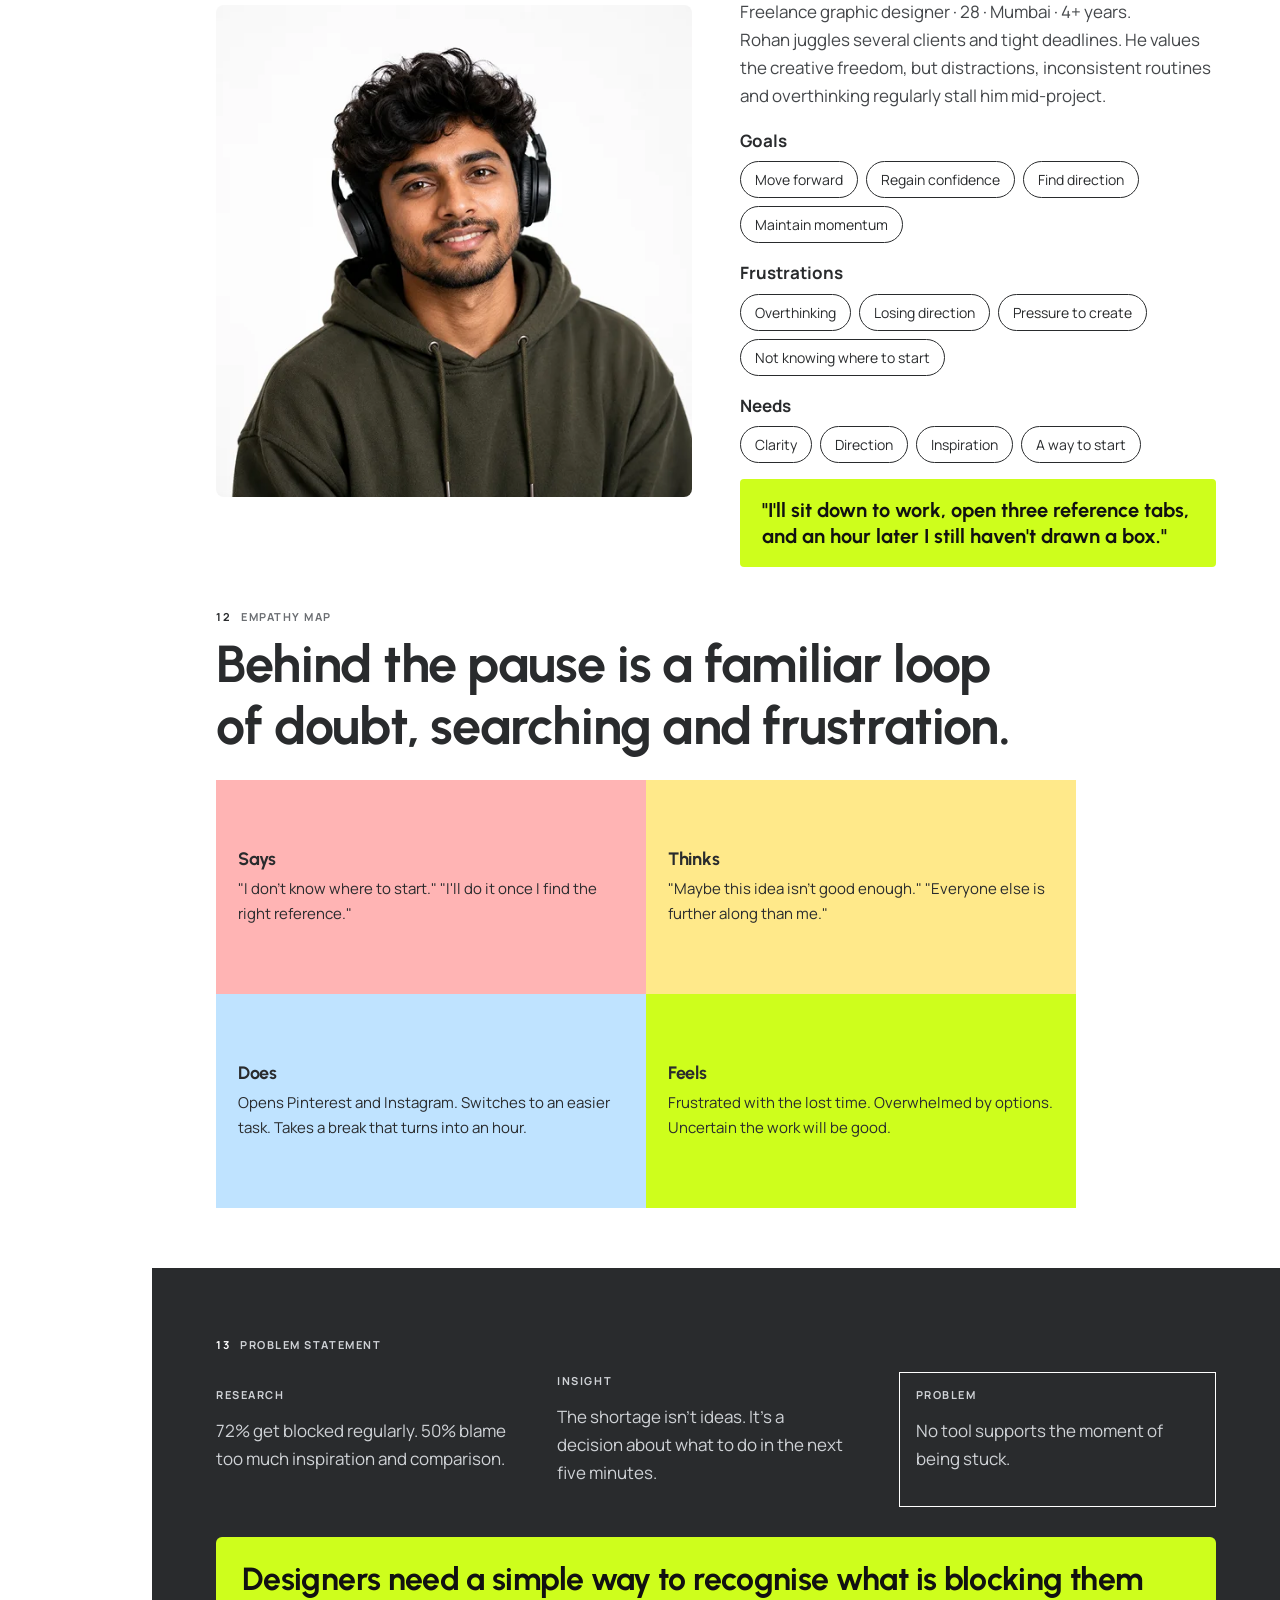
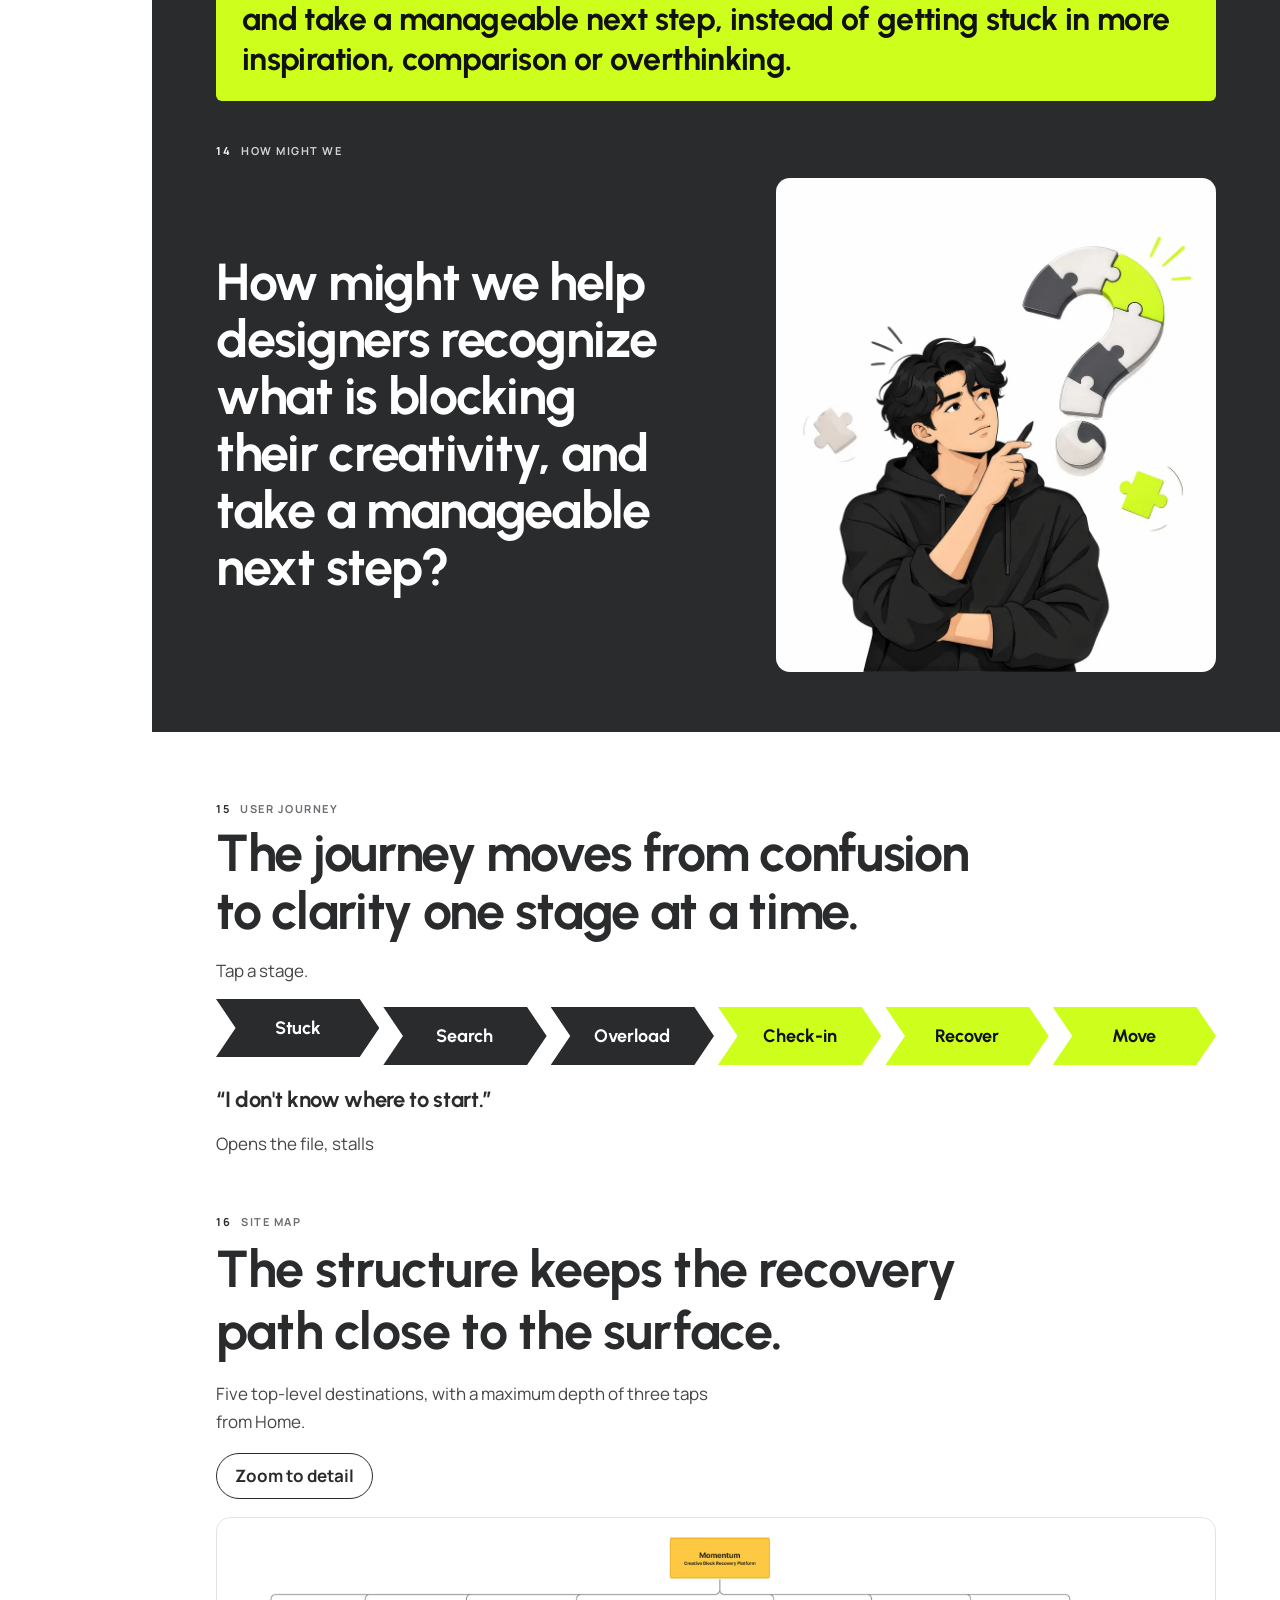
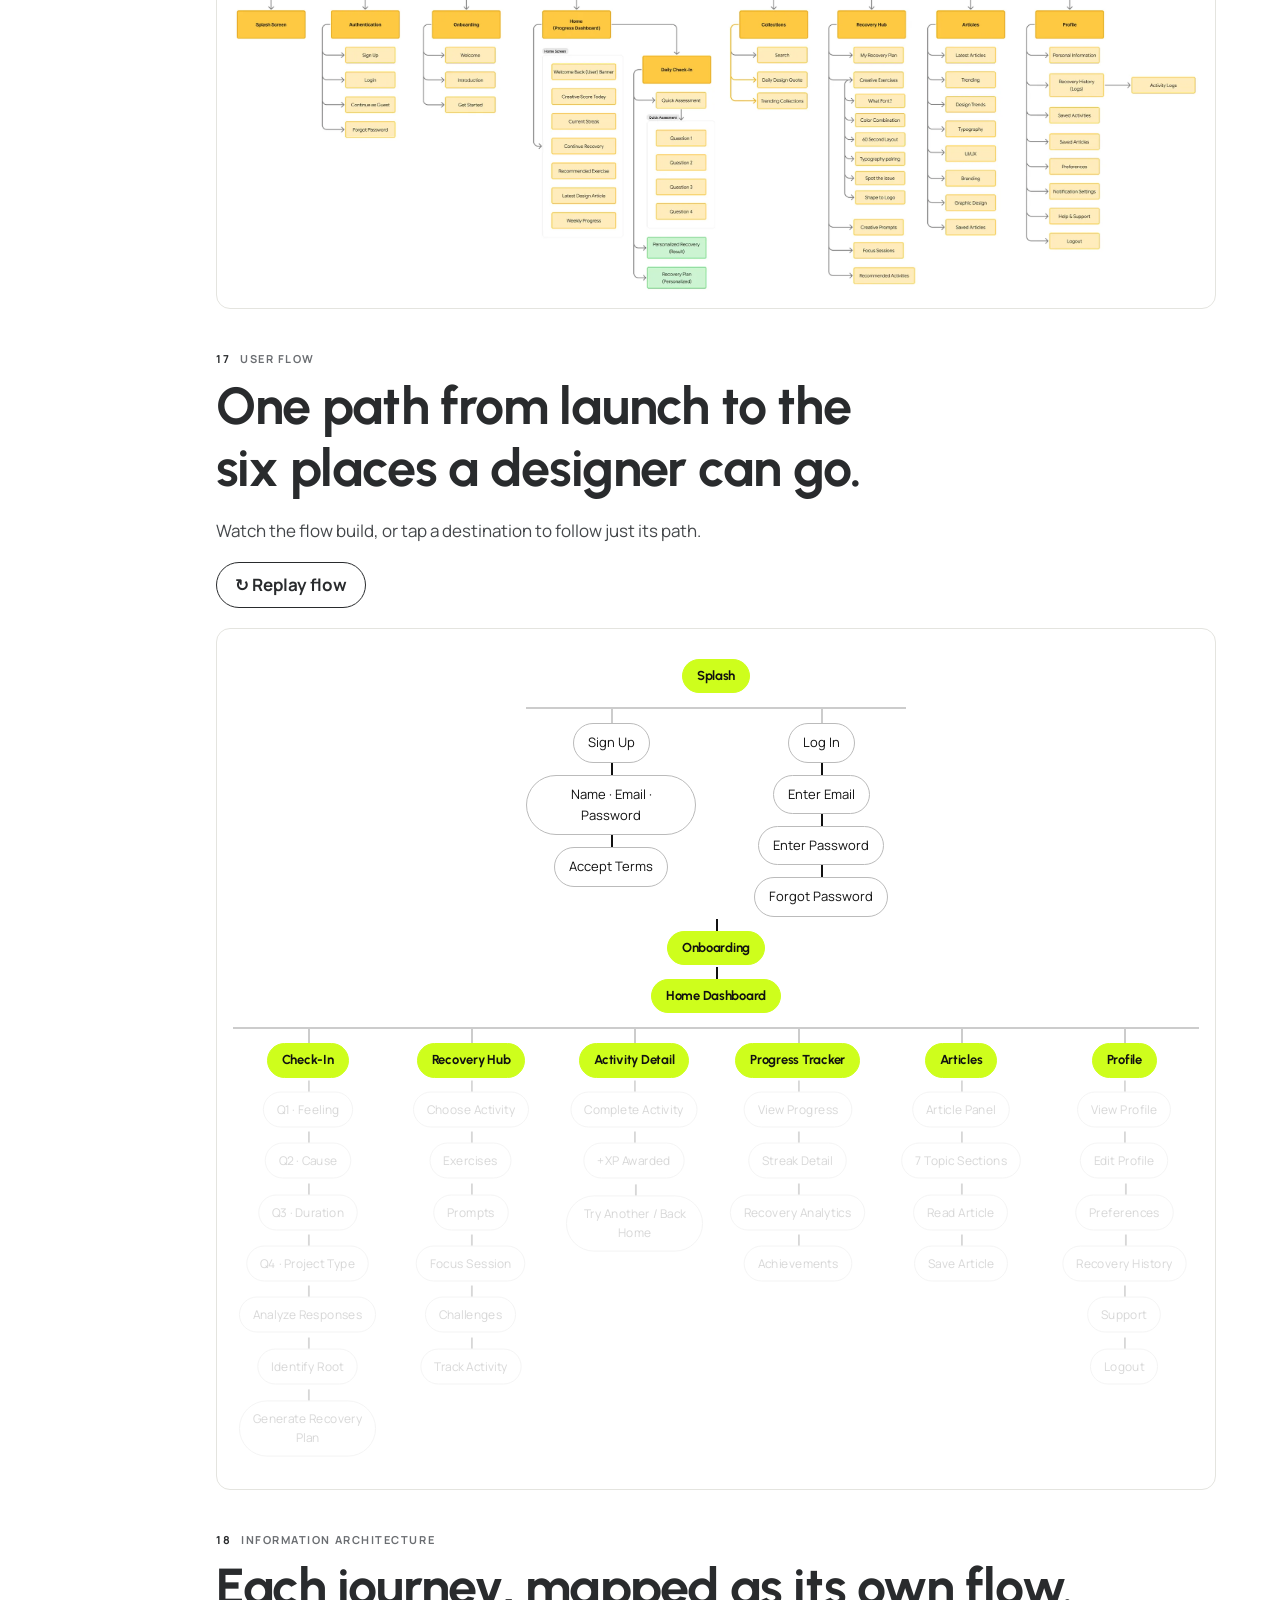
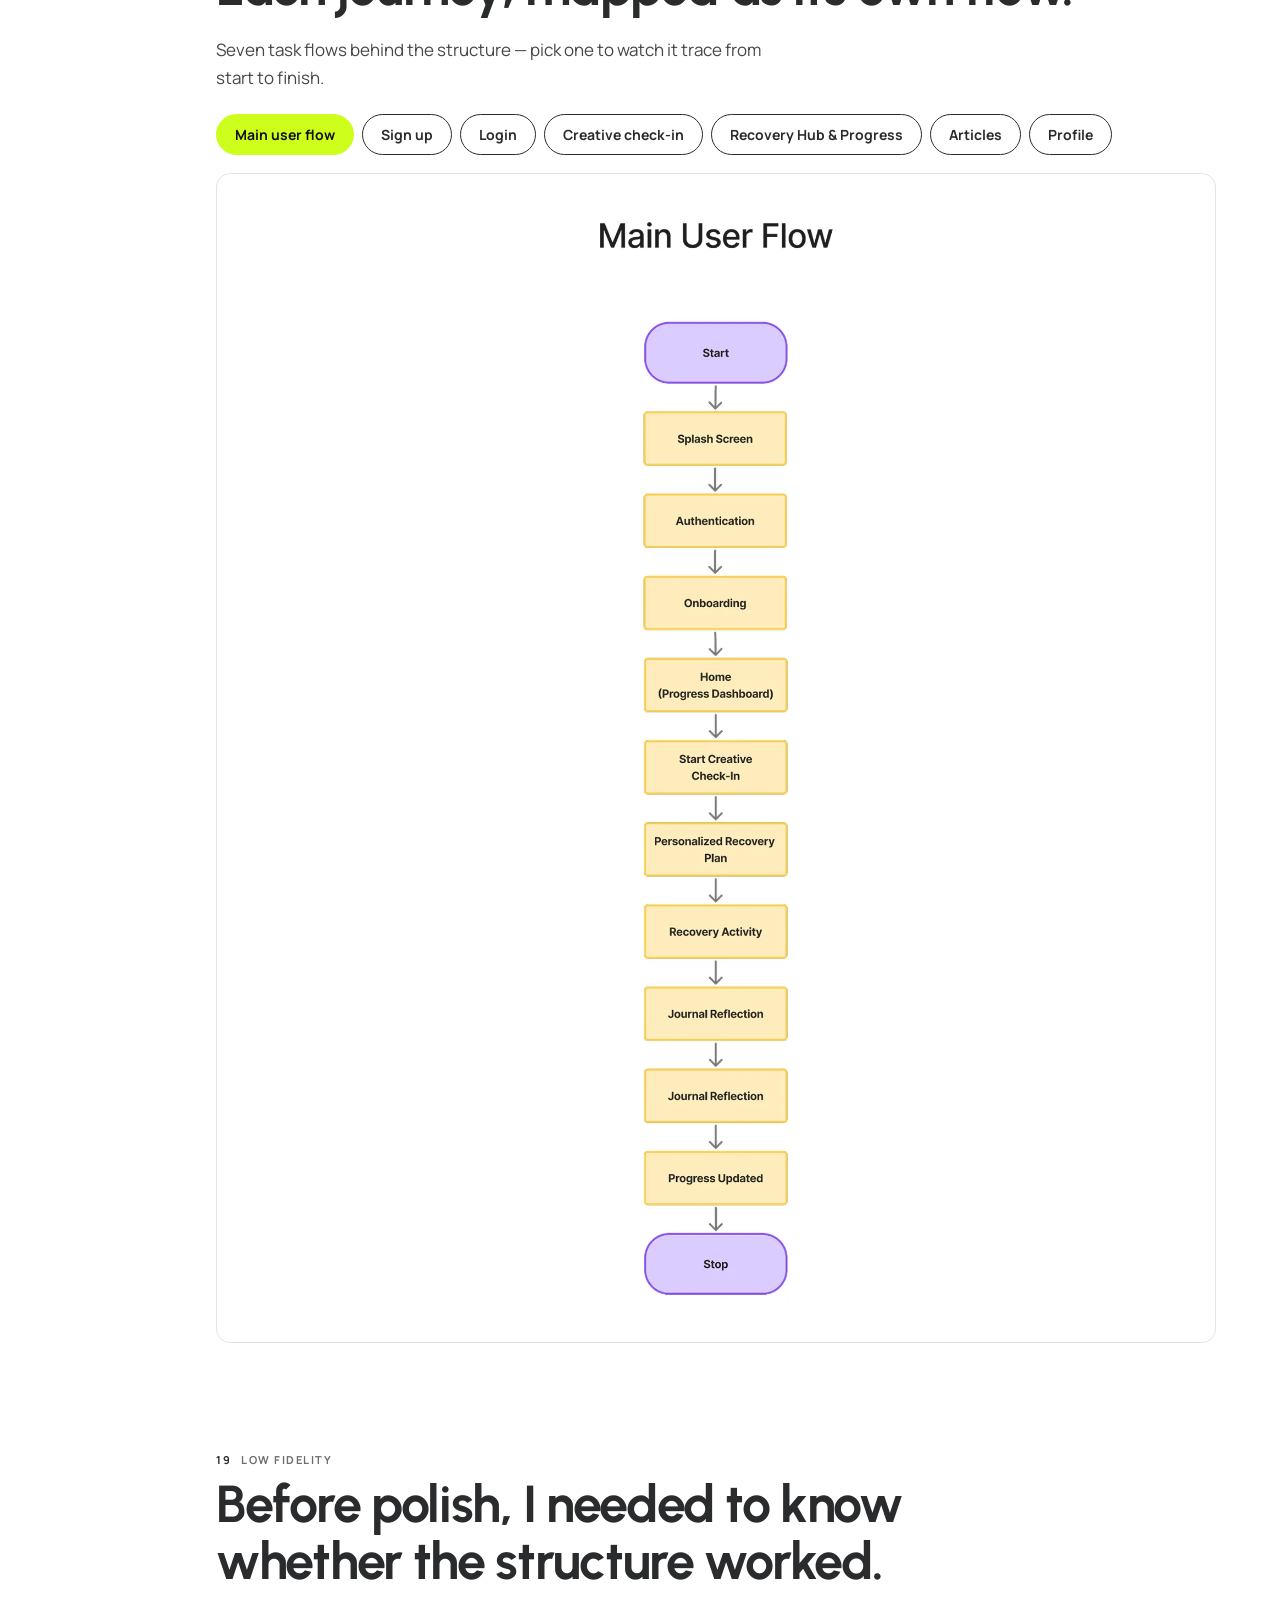
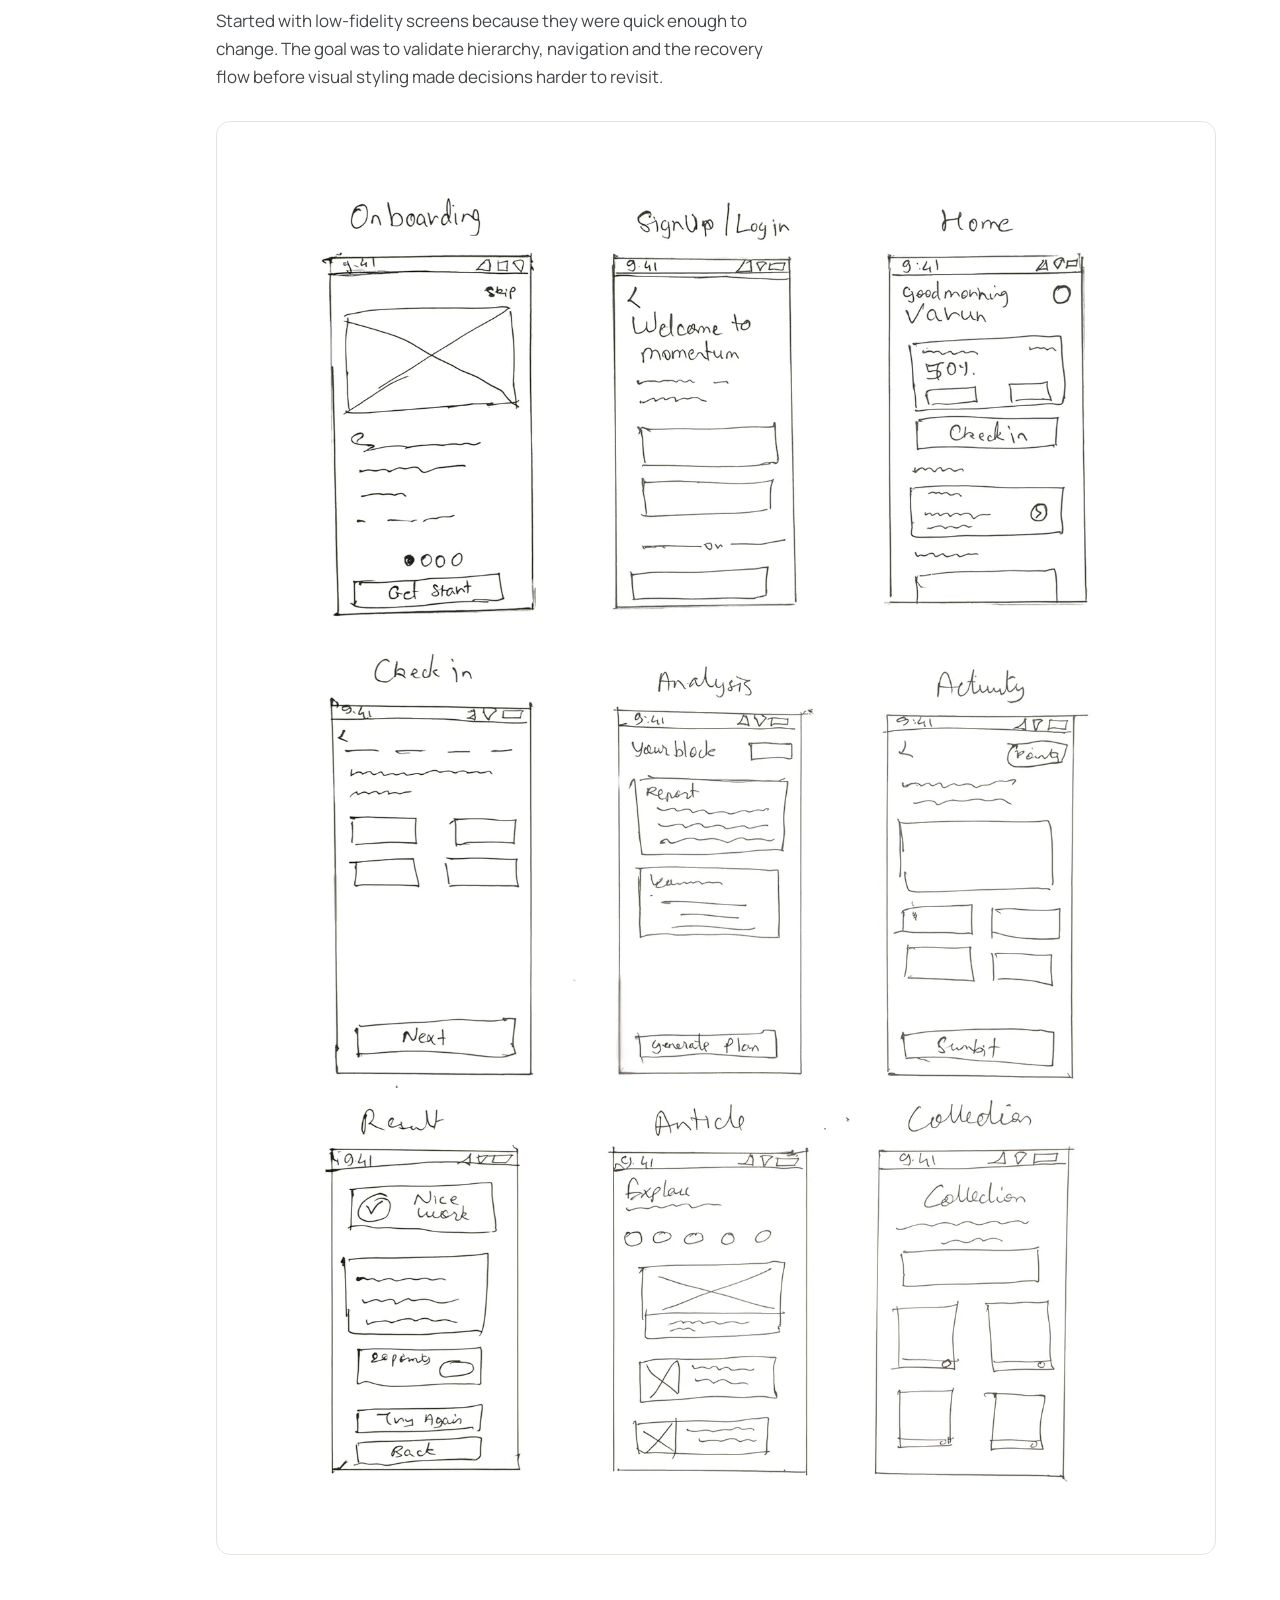
